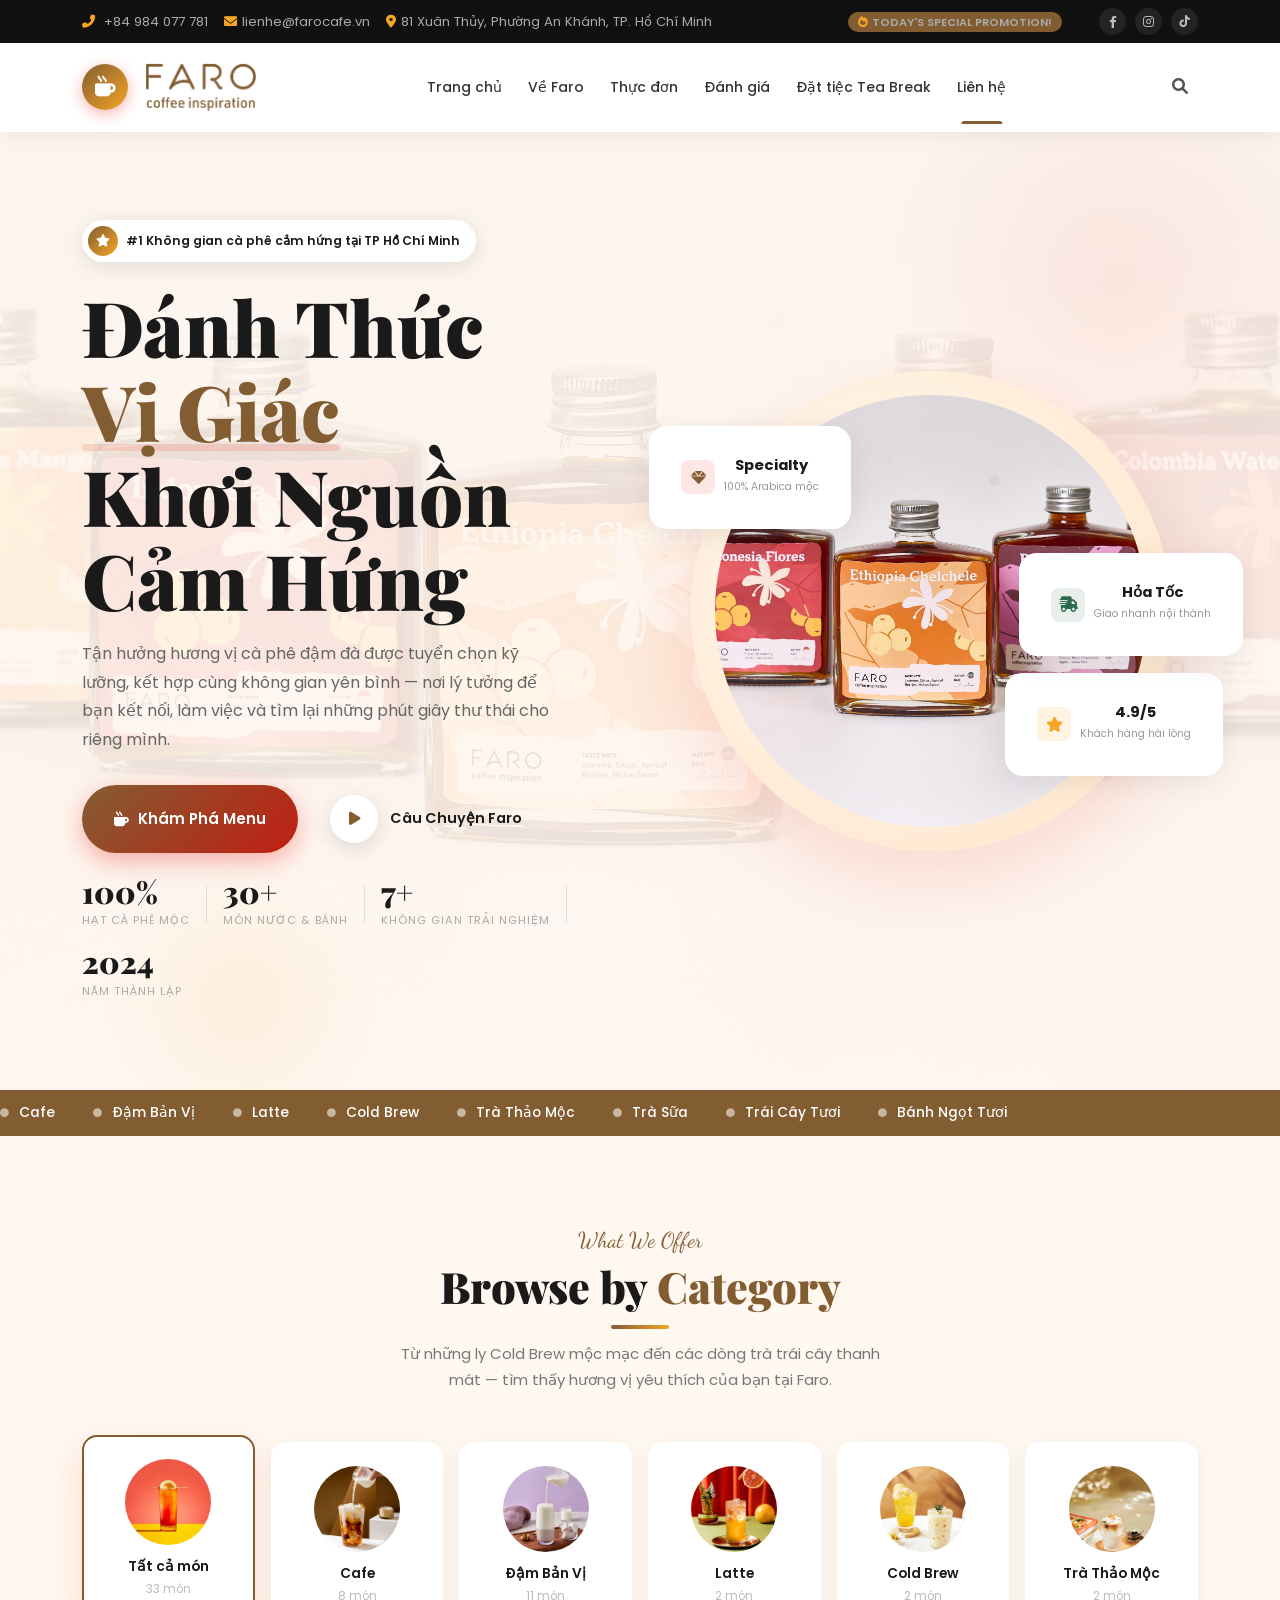
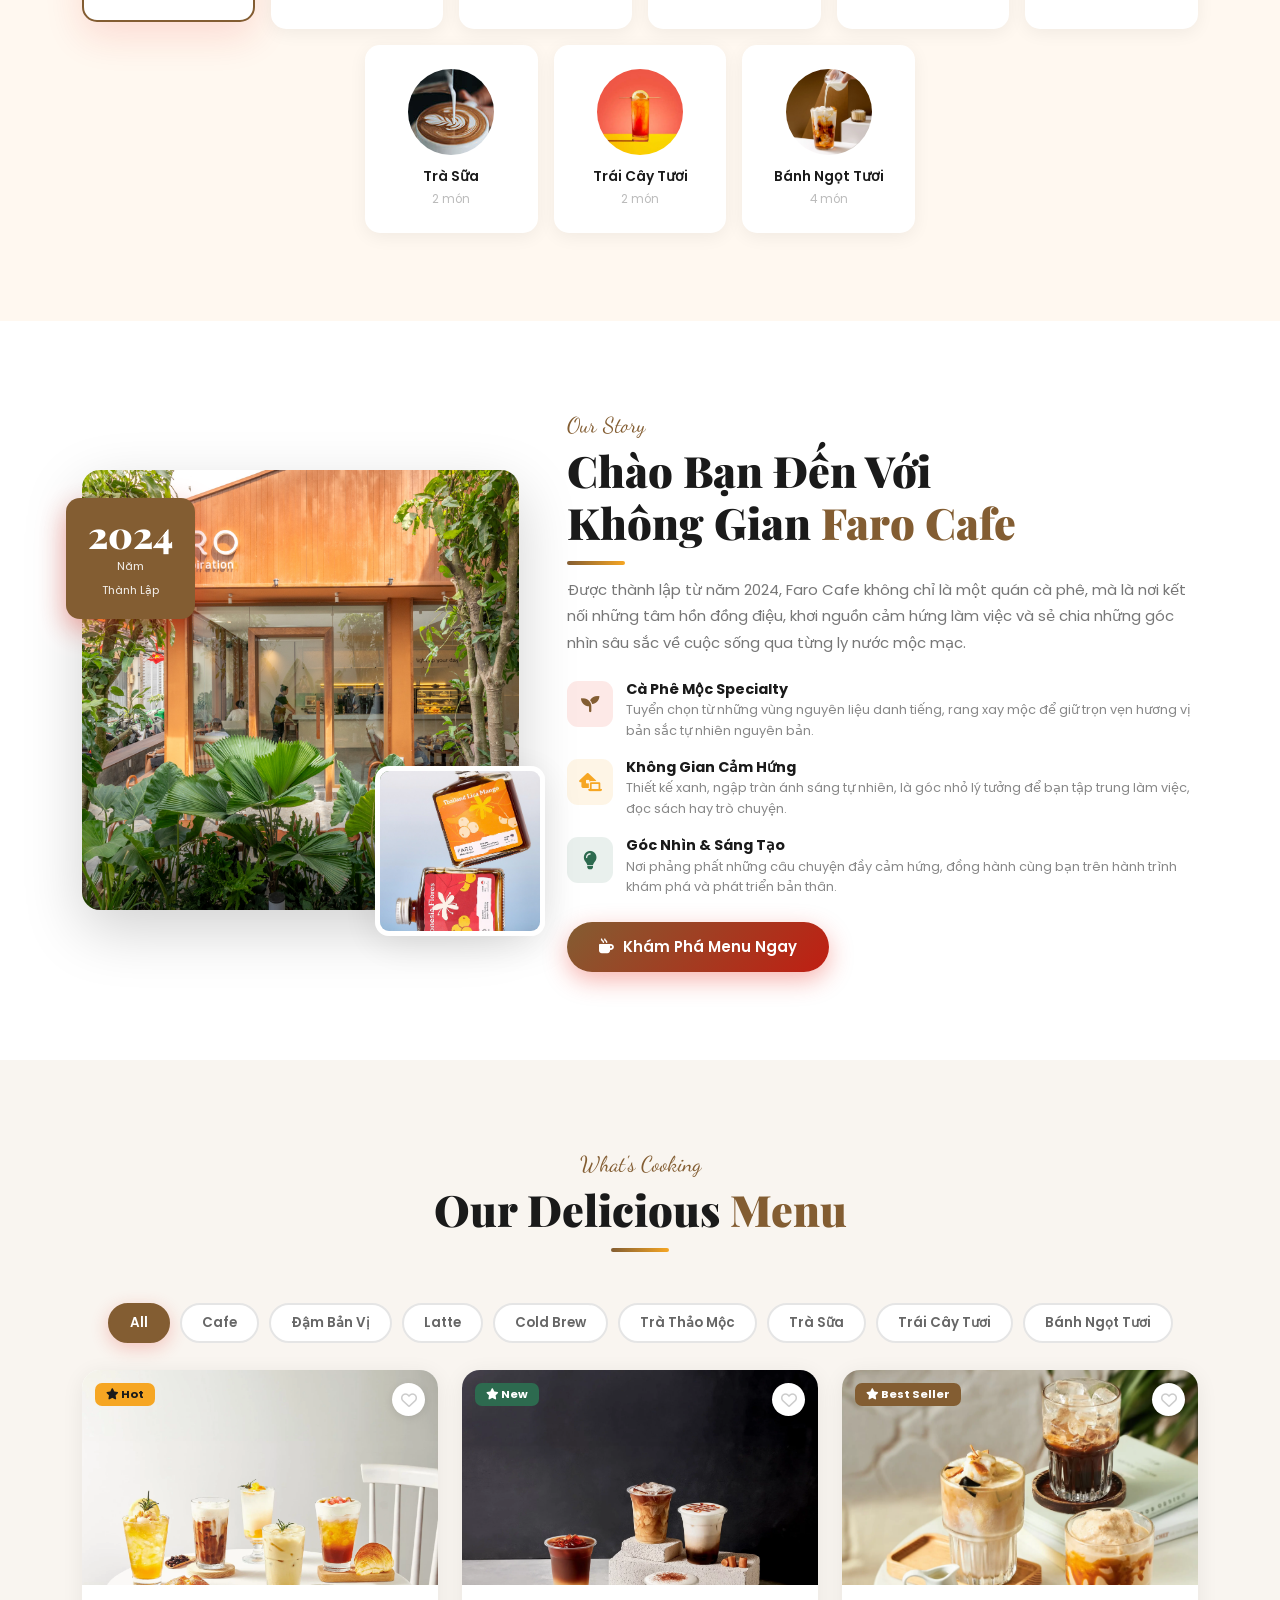
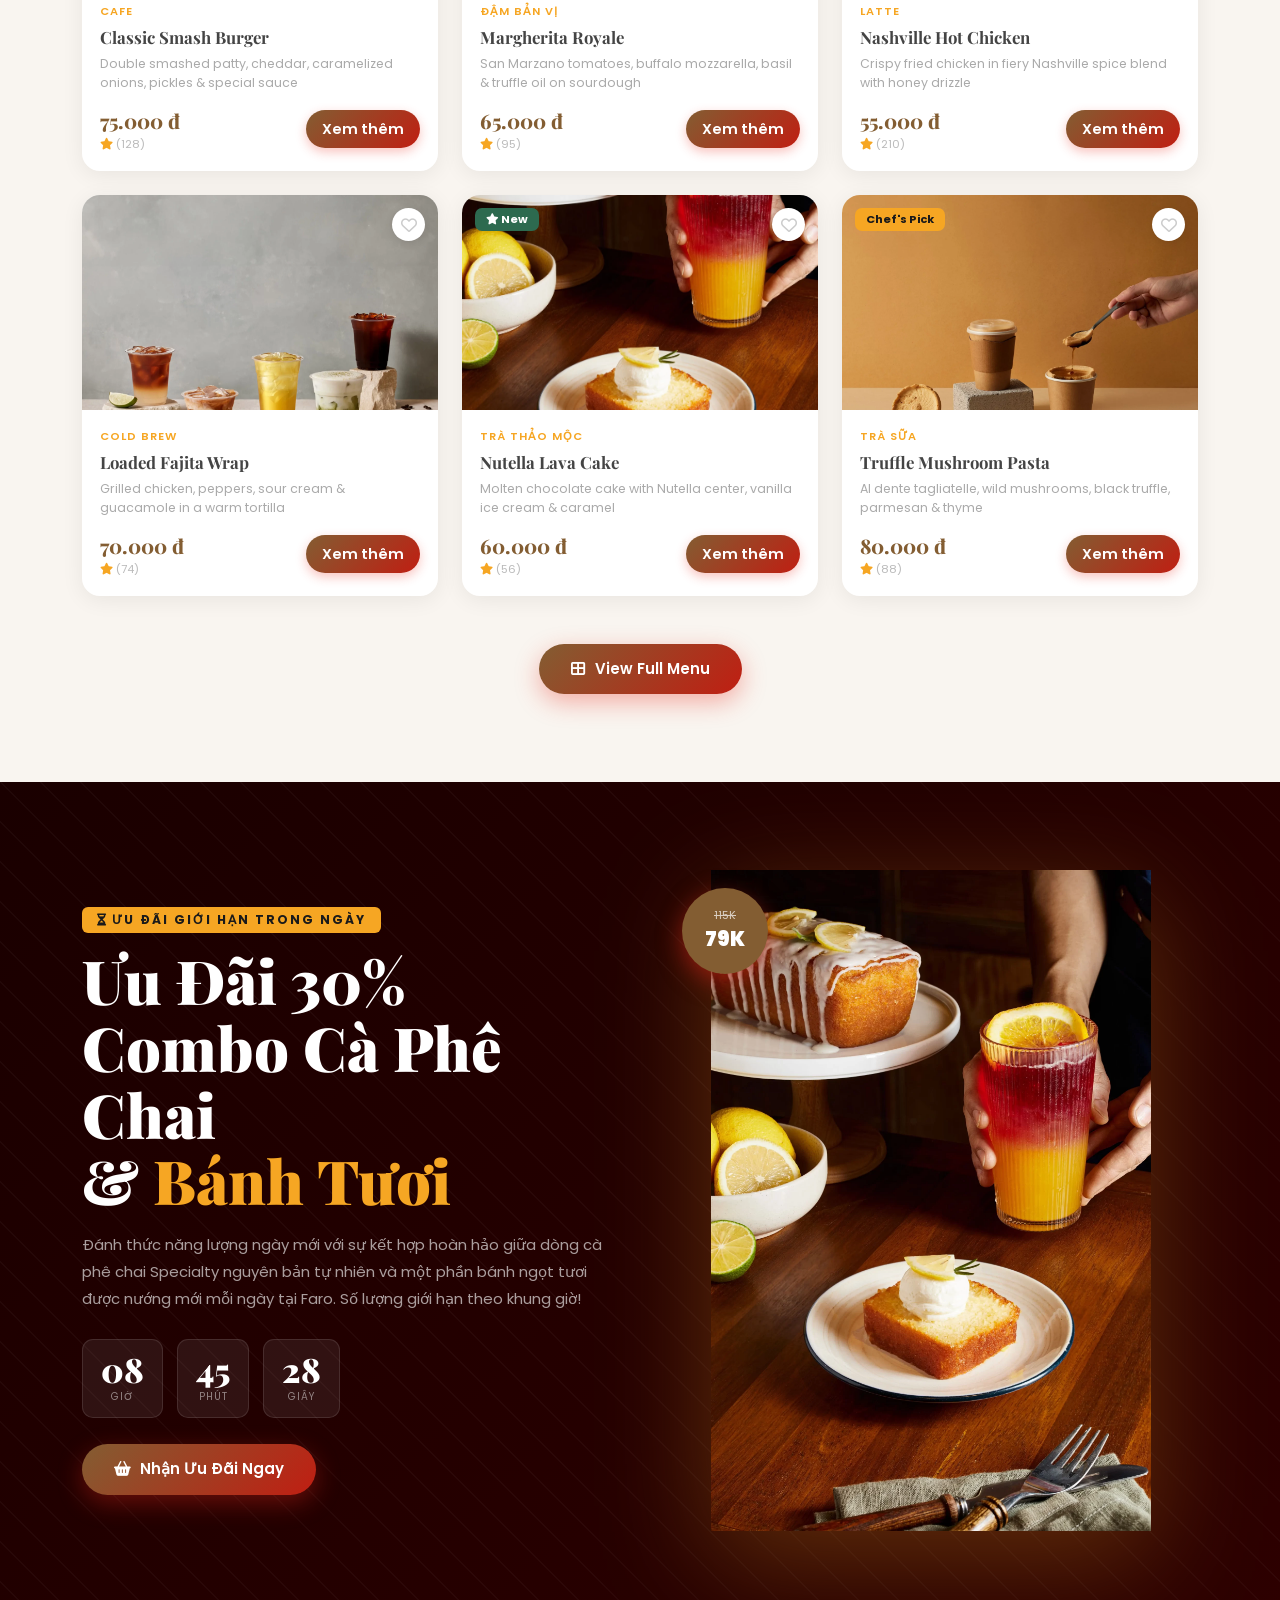
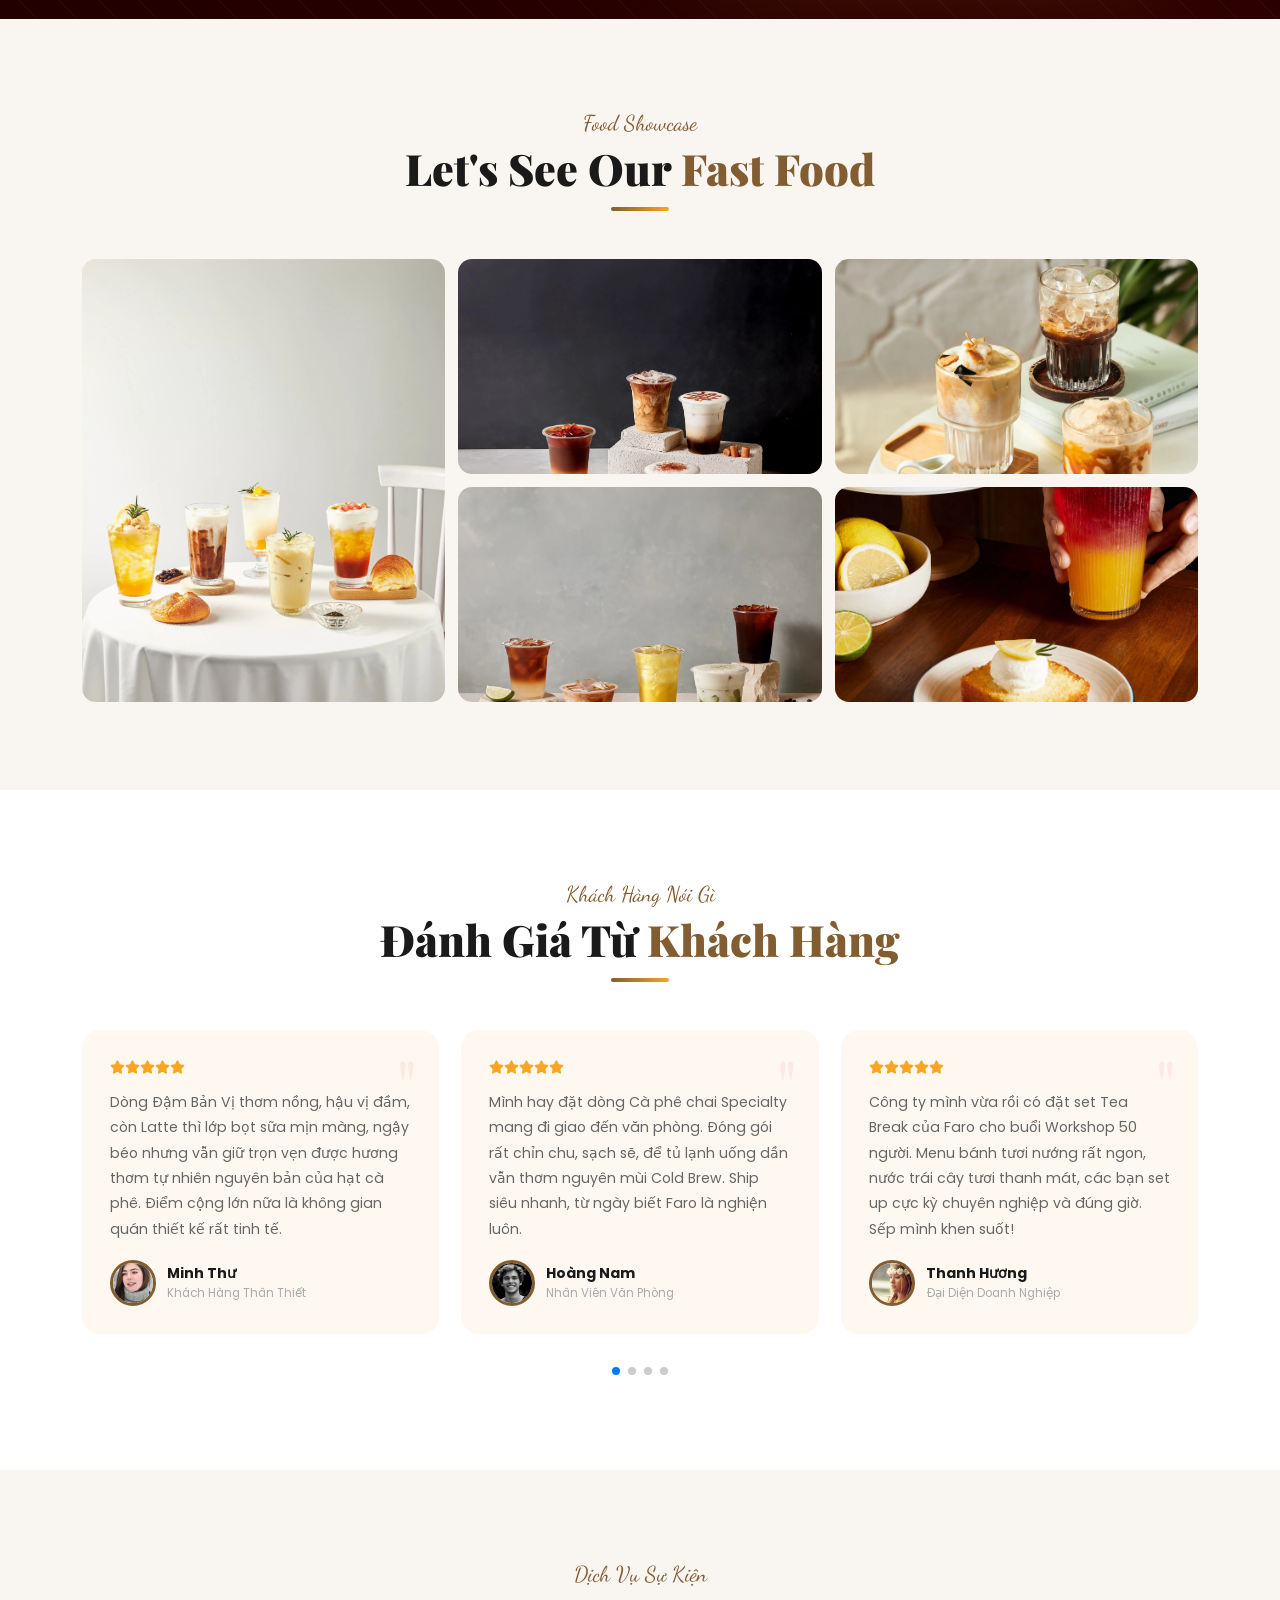
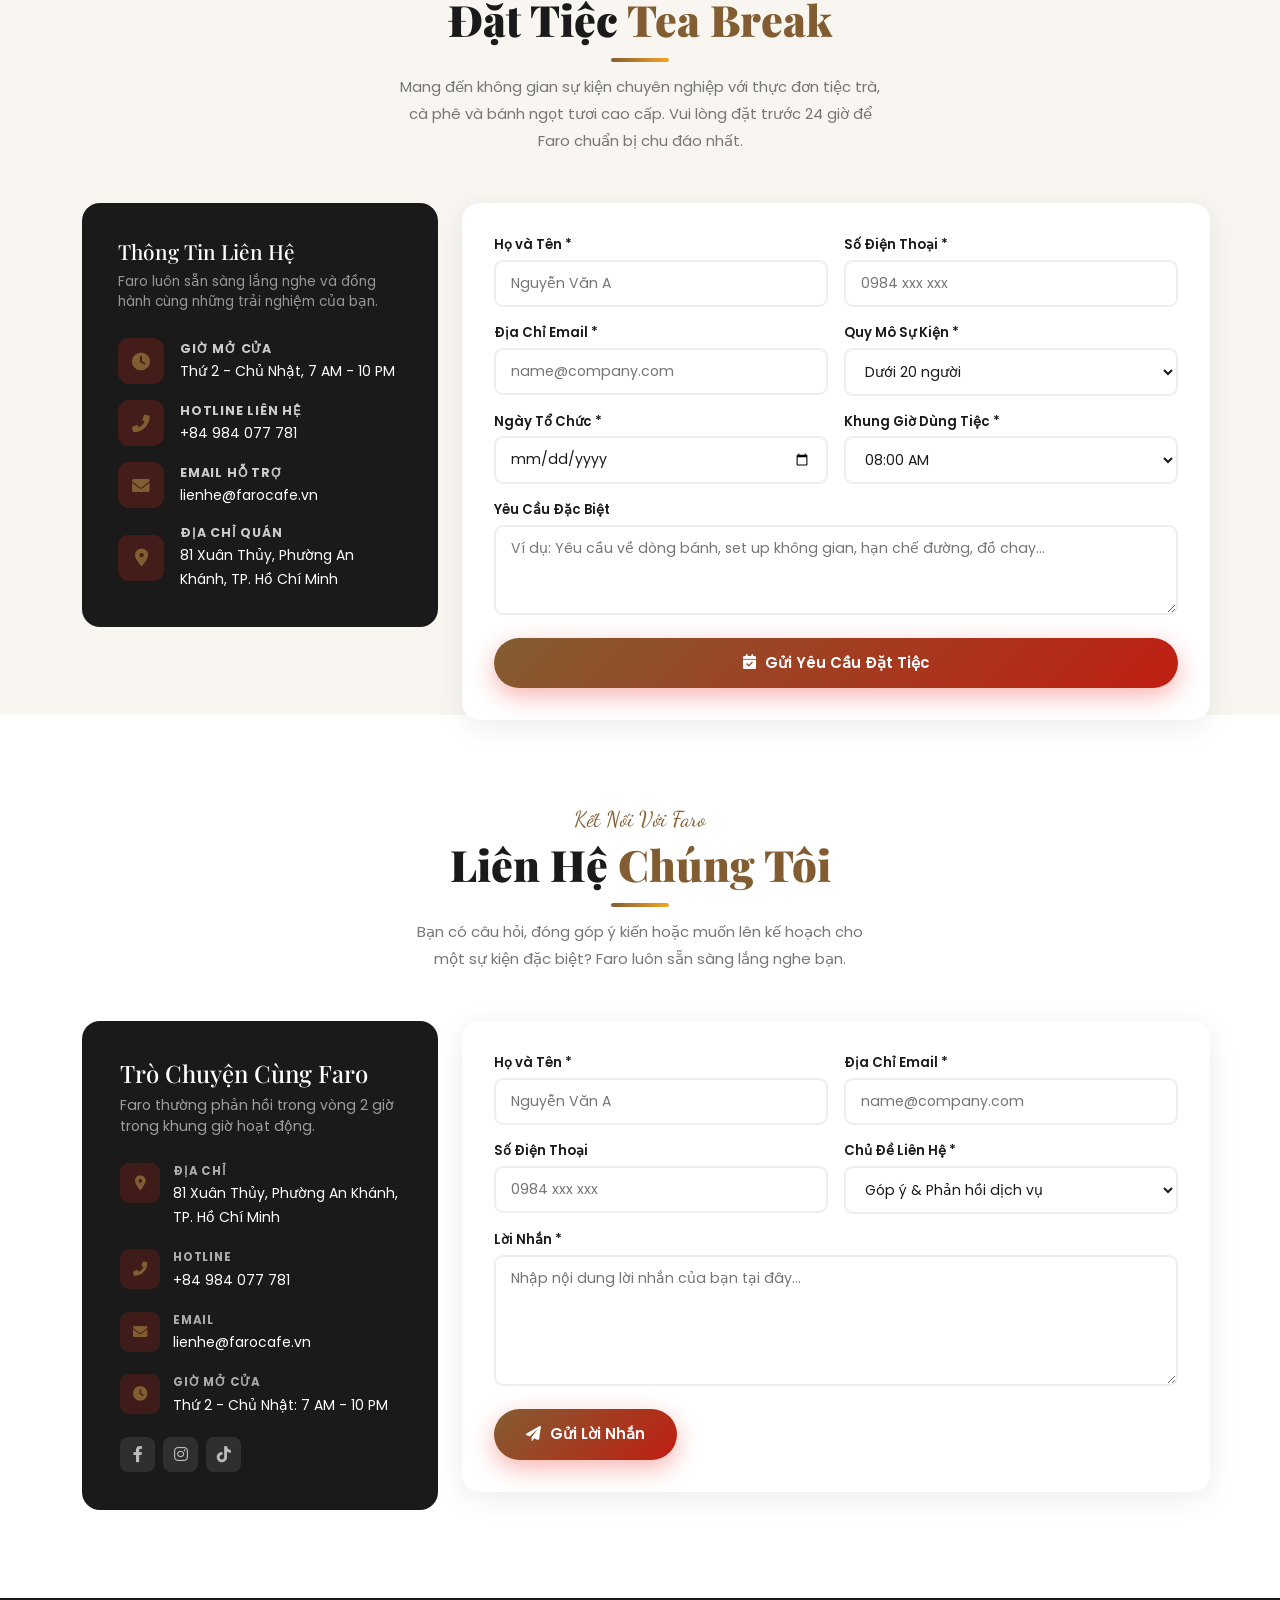
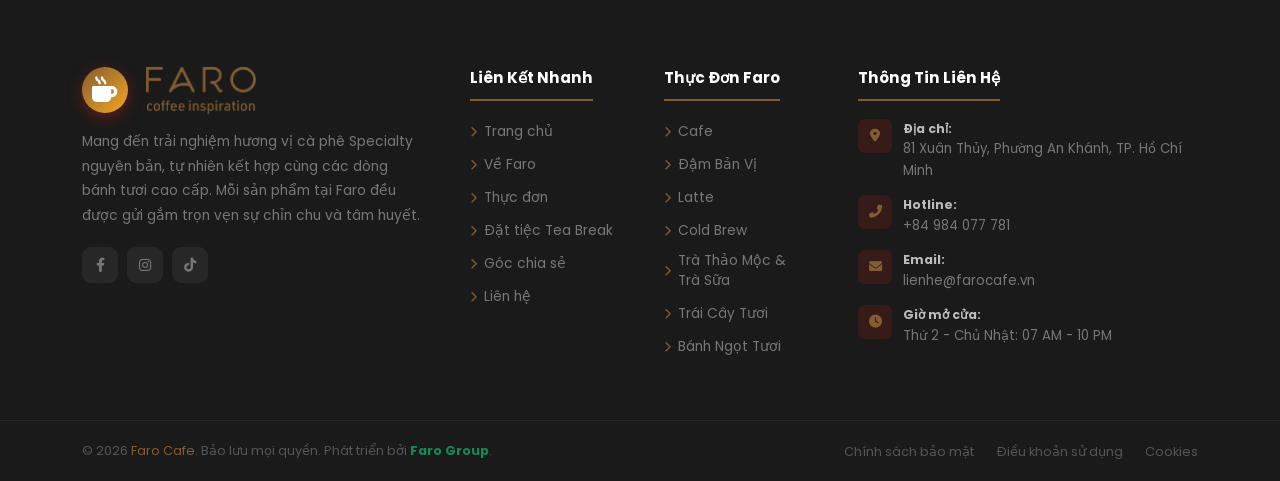
==== index.html @ d48a729b "first commit" ====
<!DOCTYPE html>
<html lang="en">
   <head>
      <meta charset="UTF-8">
      <meta http-equiv="X-UA-Compatible" content="IE=edge">
      <meta name="viewport" content="width=device-width, initial-scale=1">
      <meta name="author" content="Sarab">
      <meta name="description" content="Sarab - Fast Food & Restaurant HTML Template">
      <title>Sarab - Fast Food & Restaurant HTML Template</title>
      <link href="https://fonts.googleapis.com/css2?family=Playfair+Display:wght@400;700;900&family=Poppins:wght@300;400;500;600;700&family=Dancing+Script:wght@700&display=swap" rel="stylesheet"/>
      <!-- Bootstrap 5.3 -->
      <link href="css/bootstrap.min.css" rel="stylesheet"/>
      <!-- AOS Animate on Scroll -->
      <link href="css/aos.css" rel="stylesheet"/>
      <!-- Swiper -->
      <link href="css/swiper-bundle.min.css" rel="stylesheet"/>
      <!-- all min css -->
      <link rel="stylesheet" href="css/all.min.css"/>
      <!-- magnific CSS -->
      <link rel="stylesheet" href="css/magnific-popup.css"/>
      <!-- Style CSS -->
      <link rel="stylesheet" href="css/style.css" />
   </head>
   <body>
      <!-- ============================================================
         TOP BAR
         ============================================================ -->
      <div id="topbar">
         <div class="container">
            <div class="d-flex justify-content-between align-items-center flex-wrap gap-2">
               <div class="top-contact d-flex flex-wrap">
                  <span><i class="fas fa-phone-alt"></i> +84 984 077 781</span>
                  <span><i class="fas fa-envelope"></i>lienhe@farocafe.vn</span>
                  <span><i class="fas fa-map-marker-alt"></i>81 Xuân Thủy, Phường An Khánh, TP. Hồ Chí Minh</span>
               </div>
               <div class="d-flex align-items-center gap-3">
                  <a href="#special"><span class="ttag"><i class="fas fa-fire me-1"></i>Today's special promotion!</span></a>
                  
                  <div class="tsoc">
                     <a href="#"><i class="fab fa-facebook-f"></i></a>
                     <a href="#"><i class="fab fa-instagram"></i></a>
                     <a href="#"><i class="fab fa-tiktok"></i></a>
                  </div>
               </div>
            </div>
         </div>
      </div>
      <!-- ============================================================
         NAVBAR
         ============================================================ -->
     <nav class="navbar navbar-expand-lg" id="nav">
         <div class="container">
            <!-- Thêm lại icon ly nước nóng phía trước hình ảnh logo -->
            <a class="navbar-brand" href="#">
               <div class="blogo">
                  <div class="bico me-2"><i class="fas fa-mug-hot"></i></div>
                  <img src="img/ten-thuong-hieu-faro.png" alt="Faro Coffee Inspiration" class="logo-img"/>
               </div>
            </a>
            
            <button class="navbar-toggler border-0" type="button" data-bs-toggle="collapse" data-bs-target="#navmenu">
               <i class="fas fa-bars" style="color:var(--primary);font-size:1.35rem;"></i>
            </button>
            
            <div class="collapse navbar-collapse" id="navmenu">
               <ul class="navbar-nav mx-auto">
                  <li class="nav-item"><a class="nav-link active" href="#hero">Trang chủ</a></li>
                  <li class="nav-item"><a class="nav-link" href="#about">Về Faro</a></li>
                  <li class="nav-item"><a class="nav-link" href="#menu">Thực đơn</a></li>
                  <li class="nav-item"><a class="nav-link" href="#testimonials">Đánh giá</a></li>
                  <li class="nav-item"><a class="nav-link" href="#reservation">Đặt tiệc Tea Break</a></li>
                  <li class="nav-item"><a class="nav-link" href="#contact-section">Liên hệ</a></li>
               </ul>
               <div class="d-flex align-items-center gap-1">
                  <button id="navSearchBtn" title="Tìm kiếm"><i class="fas fa-search"></i></button>
               </div>
            </div>
         </div>
      </nav>
      <!-- ============================================================
         FIX 1 � SEARCH OVERLAY POPUP
         ============================================================ -->
      <div id="searchOv">
         <button class="sovclose" id="searchClose"><i class="fas fa-times"></i></button>
         <div class="sovbox">
            <h4>What are you craving today?</h4>
            <div class="sovinput">
               <input type="text" id="searchInput" placeholder="Search burgers, pizza, chicken..." autocomplete="off"/>
               <button><i class="fas fa-search"></i></button>
            </div>
            <!-- Categories inside search box -->
            <div class="sovcats">
               <div class="sovcat active" data-cat="all">
                  <img src="img/menu/1.jpg" alt=""/>All Items
               </div>
               <div class="sovcat" data-cat="burgers">
                  <img src="img/menu/1.jpg" alt=""/>Burgers
               </div>
               <div class="sovcat" data-cat="pizza">
                  <img src="img/menu/2.jpg" alt=""/>Pizza
               </div>
               <div class="sovcat" data-cat="chicken">
                  <img src="img/menu/3.jpg" alt=""/>Chicken
               </div>
               <div class="sovcat" data-cat="wraps">
                  <img src="img/menu/4.jpg" alt=""/>Wraps
               </div>
               <div class="sovcat" data-cat="pasta">
                  <img src="img/menu/5.jpg" alt=""/>Pasta
               </div>
               <div class="sovcat" data-cat="desserts">
                  <img src="img/menu/6.jpg" alt=""/>Desserts
               </div>
            </div>
            <div class="sovtrend">
               <p><i class="fas fa-fire me-1" style="color:var(--secondary);"></i>Trending Searches</p>
               <span class="ttag">Smash Burger</span>
               <span class="ttag">Nashville Chicken</span>
               <span class="ttag">Truffle Pizza</span>
               <span class="ttag">Lava Cake</span>
               <span class="ttag">Loaded Fries</span>
               <span class="ttag">Mango Shake</span>
            </div>
         </div>
      </div>
      <!-- ============================================================
         HERO
         ============================================================ -->
      <section id="hero">
         <!-- Hệ thống slide nền 3 hình (Chạy hiệu ứng fade mượt mà) -->
         <div class="hero-slider">
            <div class="slide-item active" style="background-image: url('img/hero-image1.jpg');"></div>
            <div class="slide-item" style="background-image: url('img/hero-image3.jpg');"></div>
         </div>

         <div class="hs hs1"></div>
         <div class="hs hs2"></div>
         <div class="container">
            <div class="row align-items-center g-5" style="min-height:88vh;">
               <div class="col-lg-6">
                  <div class="hbadge">
                     <div class="hbi"><i class="fas fa-star"></i></div>
                     <span>#1 Không gian cà phê cảm hứng tại TP Hồ Chí Minh</span>
                  </div>
                  <h1 class="htitle">Đánh Thức <span class="hl">Vị Giác</span><br/>Khơi Nguồn <br/> Cảm Hứng</h1>
                  <p class="hdesc">Tận hưởng hương vị cà phê đậm đà được tuyển chọn kỹ lưỡng, kết hợp cùng không gian yên bình — nơi lý tưởng để bạn kết nối, làm việc và tìm lại những phút giây thư thái cho riêng mình.</p>
                  <div class="d-flex flex-wrap gap-3 mb-2">
                     <a href="#menu" class="btn-red"><i class="fas fa-mug-hot"></i>Khám Phá Menu</a>
                     <!-- FIX 2: Magnific popup video trigger -->
					 <a href="https://www.youtube.com/watch?v=RXv_uIN6e-Y" class="magnific_popup btn-play popup-youtube">
						<div class="pico"><i class="fas fa-play"></i></div>
						<span>Câu Chuyện Faro</span>
					 </a>
                  </div>
                  <div class="hstats d-flex gap-3 flex-wrap mt-4">
                     <div class="hstat"><span class="snum">100<em>%</em></span><small>Hạt cà phê mộc</small></div>
                     <div class="sdiv"></div>
                     <div class="hstat"><span class="snum">30<em>+</em></span><small>MÓN NƯỚC & BÁNH</small></div>
                     <div class="sdiv"></div>
                     <div class="hstat"><span class="snum">7<em>+</em></span><small>KHÔNG GIAN TRẢI NGHIỆM</small></div>
                     <div class="sdiv"></div>
                     <div class="hstat"><span class="snum">2024<em></em></span><small>NĂM THÀNH LẬP</small></div>
                  </div>
               </div>
               <div class="col-lg-6">
                  <div style="position:relative;text-align:center;">
                     <div class="hcircle">
                        <!-- Đổi alt thành Specialty Coffee phù hợp với ảnh sản phẩm mới -->
                        <img src="img/FARO609-scaled.jpg" alt="Faro Specialty Coffee"/>
                     </div>
                     
                     <!-- Thẻ 1: Nhấn mạnh chất lượng hạt hạt Specialty -->
                     <div class="fcard fc1">
                        <div class="fcoi r"><i class="fas fa-gem"></i></div>
                        <div><span class="fcnum">Specialty</span><span class="fcsm">100% Arabica mộc</span></div>
                     </div>
                     
                     <!-- Thẻ 2: Điểm đánh giá (Giữ lại để tăng uy tín thương hiệu) -->
                     <div class="fcard fc2">
                        <div class="fcoi y"><i class="fas fa-star"></i></div>
                        <div><span class="fcnum">4.9/5</span><span class="fcsm">Khách hàng hài lòng</span></div>
                     </div>
                     
                     <!-- Thẻ 3: Dịch vụ giao hàng tận nơi phù hợp cho khối văn phòng/đồ uống -->
                     <div class="fcard fc3">
                        <div class="fcoi g"><i class="fas fa-shipping-fast"></i></div>
                        <div><span class="fcnum">Hỏa Tốc</span><span class="fcsm">Giao nhanh nội thành</span></div>
                     </div>
                  </div>
               </div>
            </div>
         </div>
      </section>
      <!-- MARQUEE -->
      <div class="mqsec">
         <div class="mqtrack">
            <div class="mqitem"><i class="fas fa-circle"></i>Cafe</div>
            <div class="mqitem"><i class="fas fa-circle"></i>Đậm Bản Vị</div>
            <div class="mqitem"><i class="fas fa-circle"></i>Latte</div>
            <div class="mqitem"><i class="fas fa-circle"></i>Cold Brew</div>
            <div class="mqitem"><i class="fas fa-circle"></i>Trà Thảo Mộc</div>
            <div class="mqitem"><i class="fas fa-circle"></i>Trà Sữa</div>
            <div class="mqitem"><i class="fas fa-circle"></i>Trái Cây Tươi</div>
            <div class="mqitem"><i class="fas fa-circle"></i>Bánh Ngọt Tươi</div>
         </div>
      </div>
      <!-- CATEGORY -->
      <section id="category">
         <div class="container">
            <div class="text-center mb-5" data-aos="fade-up">
               <span class="slbl">What We Offer</span>
               <h2 class="stitle">Browse by <span>Category</span></h2>
               <div class="sline"></div>
               <p class="sdesc mx-auto" style="max-width:480px;">Từ những ly Cold Brew mộc mạc đến các dòng trà trái cây thanh mát — tìm thấy hương vị yêu thích của bạn tại Faro.</p>
            </div>
            <div class="row g-3 justify-content-center">
               <div class="col-6 col-sm-4 col-md-3 col-lg-2" data-aos="zoom-in" data-aos-delay="0">
                  <div class="catcard active" data-filter="all">
                     <img class="catimg" src="img/category/category1.webp" alt=""/>
                     <div class="catnm">Tất cả món</div>
                     <div class="catct">33 món</div>
                  </div>
               </div>
               <div class="col-6 col-sm-4 col-md-3 col-lg-2" data-aos="zoom-in" data-aos-delay="70">
                  <div class="catcard" data-filter="burgers">
                     <img class="catimg" src="img/category/category2.webp" alt=""/>
                     <div class="catnm">Cafe</div>
                     <div class="catct">8 món</div>
                  </div>
               </div>
               <div class="col-6 col-sm-4 col-md-3 col-lg-2" data-aos="zoom-in" data-aos-delay="140">
                  <div class="catcard" data-filter="pizza">
                     <img class="catimg" src="img/category/category3.webp" alt=""/>
                     <div class="catnm">Đậm Bản Vị</div>
                     <div class="catct">11 món</div>
                  </div>
               </div>
               <div class="col-6 col-sm-4 col-md-3 col-lg-2" data-aos="zoom-in" data-aos-delay="210">
                  <div class="catcard" data-filter="chicken">
                     <img class="catimg" src="img/category/category4.webp" alt=""/>
                     <div class="catnm">Latte</div>
                     <div class="catct">2 món</div>
                  </div>
               </div>
               <div class="col-6 col-sm-4 col-md-3 col-lg-2" data-aos="zoom-in" data-aos-delay="280">
                  <div class="catcard" data-filter="wraps">
                     <img class="catimg" src="img/category/category5.webp" alt=""/>
                     <div class="catnm">Cold Brew</div>
                     <div class="catct">2 món</div>
                  </div>
               </div>
               <div class="col-6 col-sm-4 col-md-3 col-lg-2" data-aos="zoom-in" data-aos-delay="350">
                  <div class="catcard" data-filter="desserts">
                     <img class="catimg" src="img/category/category6.webp" alt=""/>
                     <div class="catnm">Trà Thảo Mộc</div>
                     <div class="catct">2 món</div>
                  </div>
               </div>
               <div class="col-6 col-sm-4 col-md-3 col-lg-2" data-aos="zoom-in" data-aos-delay="350">
                  <div class="catcard" data-filter="desserts">
                     <img class="catimg" src="img/category/category7.jpg" alt=""/>
                     <div class="catnm">Trà Sữa</div>
                     <div class="catct">2 món</div>
                  </div>
               </div>
               <div class="col-6 col-sm-4 col-md-3 col-lg-2" data-aos="zoom-in" data-aos-delay="350">
                  <div class="catcard" data-filter="desserts">
                     <img class="catimg" src="img/category/category1.webp" alt=""/>
                     <div class="catnm">Trái Cây Tươi</div>
                     <div class="catct">2 món</div>
                  </div>
               </div>
               <div class="col-6 col-sm-4 col-md-3 col-lg-2" data-aos="zoom-in" data-aos-delay="350">
                  <div class="catcard" data-filter="desserts">
                     <img class="catimg" src="img/category/category2.webp" alt=""/>
                     <div class="catnm">Bánh Ngọt Tươi</div>
                     <div class="catct">4 món</div>
                  </div>
               </div>
            </div>
         </div>
      </section>
      <!-- ABOUT -->
      <section id="about">
         <div class="container">
            <div class="row align-items-center g-5">
               <div class="col-lg-5" data-aos="fade-right">
                  <div class="astack">
                     <!-- Cập nhật mốc thành lập từ năm 2025 -->
                     <div class="aexp"><span class="anum">2024</span><small>Năm<br/>Thành Lập</small></div>
                     <div class="amain"><img src="img/about-faro1.jpg" alt="Faro Cafe Space"/></div>
                     <div class="asm"><img src="img/about-faro2.jpg" alt="Faro Specialty Coffee"/></div>
                  </div>
               </div>
               <div class="col-lg-7" data-aos="fade-left">
                  <span class="slbl">Our Story</span>
                  <!-- Đổi từ Food Restaurant sang Coffee Space -->
                  <h2 class="stitle text-start">Chào Bạn Đến Với<br/>Không Gian <span>Faro Cafe</span></h2>
                  <div class="sline lft"></div>
                  
                  <!-- Sửa lại đoạn mô tả phù hợp với Faro -->
                  <p class="sdesc mb-4">Được thành lập từ năm 2024, Faro Cafe không chỉ là một quán cà phê, mà là nơi kết nối những tâm hồn đồng điệu, khơi nguồn cảm hứng làm việc và sẻ chia những góc nhìn sâu sắc về cuộc sống qua từng ly nước mộc mạc.</p>
                  
                  <div class="mb-4">
                     <!-- Tiêu chí 1: Hạt mộc chất lượng -->
                     <div class="fti">
                        <div class="ftico r"><i class="fas fa-seedling"></i></div>
                        <div>
                           <h6>Cà Phê Mộc Specialty</h6>
                           <p>Tuyển chọn từ những vùng nguyên liệu danh tiếng, rang xay mộc để giữ trọn vẹn hương vị bản sắc tự nhiên nguyên bản.</p>
                        </div>
                     </div>
                     
                     <!-- Tiêu chí 2: Không gian trải nghiệm -->
                     <div class="fti">
                        <div class="ftico y"><i class="fas fa-laptop-house"></i></div>
                        <div>
                           <h6>Không Gian Cảm Hứng</h6>
                           <p>Thiết kế xanh, ngập tràn ánh sáng tự nhiên, là góc nhỏ lý tưởng để bạn tập trung làm việc, đọc sách hay trò chuyện.</p>
                        </div>
                     </div>
                     
                     <!-- Tiêu chí 3: Cộng đồng & Insight -->
                     <div class="fti">
                        <div class="ftico g"><i class="fas fa-lightbulb"></i></div>
                        <div>
                           <h6>Góc Nhìn & Sáng Tạo</h6>
                           <p>Nơi phảng phất những câu chuyện đầy cảm hứng, đồng hành cùng bạn trên hành trình khám phá và phát triển bản thân.</p>
                        </div>
                     </div>
                  </div>
                  
                  <!-- Nút kêu gọi hành động -->
                  <a href="#menu" class="btn-red"><i class="fas fa-mug-hot"></i>Khám Phá Menu Ngay</a>
               </div>
            </div>
         </div>
      </section>

      <!-- ============================================================
         MENU � FIX 3 (filter works) + FIX 4 (plus opens popup)
         ============================================================ -->
      <section id="menu">
         <div class="container">
            <div class="text-center mb-5" data-aos="fade-up">
               <span class="slbl">What's Cooking</span>
               <h2 class="stitle">Our Delicious <span>Menu</span></h2>
               <div class="sline"></div>
            </div>
            <!-- FIX 3 � filter buttons -->
            <div class="text-center mb-4" data-aos="fade-up">
               <button class="filtbtn active" data-f="all">All</button>
               <button class="filtbtn" data-f="cafes">Cafe</button>
               <button class="filtbtn" data-f="dam-ban-vi">Đậm Bản Vị</button>
               <button class="filtbtn" data-f="lattes">Latte</button>
               <button class="filtbtn" data-f="coldbrews">Cold Brew</button>
               <button class="filtbtn" data-f="tra-thao-moc">Trà Thảo Mộc</button>
               <button class="filtbtn" data-f="tra-sua">Trà Sữa</button>
               <button class="filtbtn" data-f="trai-cay-tuoi">Trái Cây Tươi</button>
               <button class="filtbtn" data-f="banh-ngot-tuoi">Bánh Ngọt Tươi</button>
            </div>
            <div class="row g-4" id="mgrid">
               <!-- CARD 1: cafes -->
               <div class="col-sm-6 col-lg-4 mwrap" data-c="cafes" data-aos="fade-up">
                  <div class="mcard"
                     data-img="img/menu/1.webp"
                     data-title="Classic Smash Burger"
                     data-cat="Burgers"
                     data-price="$14.99" data-old="$18.99"
                     data-rating="4.9" data-reviews="128"
                     data-cal="620" data-time="12"
                     data-desc="Double smashed patty, cheddar cheese, caramelized onions, house pickles and our legendary special sauce. Made fresh to order on a toasted brioche bun."
                     data-tags="Spicy,Bestseller,Beef">
                     <div class="mimg">
                        <img src="img/menu/1.webp" alt="Smash Burger"/>
                        <div class="mbdg hot"><i class="fas fa-star"></i> Hot</div>
                        <div class="mhrt"><i class="far fa-heart"></i></div>
                     </div>
                     <div class="mbody">
                        <div class="mcat">Cafe</div>
                        <div class="mtit">Classic Smash Burger</div>
                        <div class="mdesc">Double smashed patty, cheddar, caramelized onions, pickles &amp; special sauce</div>
                        <div class="mfoot">
                           <div>
                              <div class="mprice">75.000 đ</div>
                              <div class="mstars"><i class="fas fa-star"></i> <span style="color:#bbb;font-size:.7rem;">(128)</span></div>
                           </div>
                           <button class="madd" title="View Details">Xem thêm</button>
                        </div>
                     </div>
                  </div>
               </div>
               <!-- CARD 2: dam-ban-vi -->
               <div class="col-sm-6 col-lg-4 mwrap" data-c="dam-ban-vi" data-aos="fade-up" data-aos-delay="80">
                  <div class="mcard"
                     data-img="img/menu/2.webp"
                     data-title="Margherita Royale"
                     data-cat="Pizza"
                     data-price="$19.99" data-old="$24.99"
                     data-rating="4.8" data-reviews="95"
                     data-cal="480" data-time="18"
                     data-desc="San Marzano tomatoes, fresh buffalo mozzarella, fragrant basil leaves, drizzled with Italian truffle oil on a hand-stretched sourdough base."
                     data-tags="Vegetarian,New,Italian">
                     <div class="mimg">
                        <img src="img/menu/2.webp" alt="Pizza"/>
                        <div class="mbdg new"><i class="fas fa-star"></i> New</div>
                        <div class="mhrt"><i class="far fa-heart"></i></div>
                     </div>
                     <div class="mbody">
                        <div class="mcat">Đậm Bản Vị</div>
                        <div class="mtit">Margherita Royale</div>
                        <div class="mdesc">San Marzano tomatoes, buffalo mozzarella, basil &amp; truffle oil on sourdough</div>
                        <div class="mfoot">
                           <div>
                              <div class="mprice">65.000 đ</div>
                              <div class="mstars"><i class="fas fa-star"></i> <span style="color:#bbb;font-size:.7rem;">(95)</span></div>
                           </div>
                           <button class="madd" title="View Details">Xem thêm</button>
                        </div>
                     </div>
                  </div>
               </div>
               <!-- CARD 3: lattes -->
               <div class="col-sm-6 col-lg-4 mwrap" data-c="lattes" data-aos="fade-up" data-aos-delay="160">
                  <div class="mcard"
                     data-img="img/menu/3.webp"
                     data-title="Nashville Hot Chicken"
                     data-cat="Chicken"
                     data-price="$12.99" data-old="$16.99"
                     data-rating="5.0" data-reviews="210"
                     data-cal="710" data-time="15"
                     data-desc="Extra-crispy fried chicken tossed in our signature fiery Nashville spice blend, served with honey drizzle and house pickles on a toasted brioche bun."
                     data-tags="Spicy,Bestseller,Crispy">
                     <div class="mimg">
                        <img src="img/menu/3.webp" alt="Chicken"/>
                        <div class="mbdg"><i class="fas fa-star"></i> Best Seller</div>
                        <div class="mhrt"><i class="far fa-heart"></i></div>
                     </div>
                     <div class="mbody">
                        <div class="mcat">Latte</div>
                        <div class="mtit">Nashville Hot Chicken</div>
                        <div class="mdesc">Crispy fried chicken in fiery Nashville spice blend with honey drizzle</div>
                        <div class="mfoot">
                           <div>
                              <div class="mprice">55.000 đ</div>
                              <div class="mstars"><i class="fas fa-star"></i> <span style="color:#bbb;font-size:.7rem;">(210)</span></div>
                           </div>
                           <button class="madd" title="View Details">Xem thêm</button>
                        </div>
                     </div>
                  </div>
               </div>
               <!-- CARD 4: coldbrews -->
               <div class="col-sm-6 col-lg-4 mwrap" data-c="coldbrews" data-aos="fade-up">
                  <div class="mcard"
                     data-img="img/menu/4.webp"
                     data-title="Loaded Fajita Wrap"
                     data-cat="Wraps"
                     data-price="$10.99" data-old=""
                     data-rating="4.5" data-reviews="74"
                     data-cal="520" data-time="10"
                     data-desc="Grilled chicken strips, saut�ed bell peppers and onions, sour cream, fresh guacamole and salsa wrapped in a warm flour tortilla with melted cheddar."
                     data-tags="Grilled,Fresh,Mexican">
                     <div class="mimg">
                        <img src="img/menu/4.webp" alt="Wrap"/>
                        <div class="mhrt"><i class="far fa-heart"></i></div>
                     </div>
                     <div class="mbody">
                        <div class="mcat">Cold Brew</div>
                        <div class="mtit">Loaded Fajita Wrap</div>
                        <div class="mdesc">Grilled chicken, peppers, sour cream &amp; guacamole in a warm tortilla</div>
                        <div class="mfoot">
                           <div>
                              <div class="mprice">70.000 đ</div>
                              <div class="mstars"><i class="fas fa-star"></i> <span style="color:#bbb;font-size:.7rem;">(74)</span></div>
                           </div>
                           <button class="madd" title="View Details">Xem thêm</button>
                        </div>
                     </div>
                  </div>
               </div>
               <!-- CARD 5: tra-thao-moc -->
               <div class="col-sm-6 col-lg-4 mwrap" data-c="tra-thao-moc" data-aos="fade-up" data-aos-delay="80">
                  <div class="mcard"
                     data-img="img/menu/5.webp"
                     data-title="Nutella Lava Cake"
                     data-cat="Desserts"
                     data-price="$8.99" data-old="$11.99"
                     data-rating="4.9" data-reviews="56"
                     data-cal="390" data-time="8"
                     data-desc="Warm molten chocolate cake with a gooey Nutella center, served alongside Madagascar vanilla bean ice cream with salted caramel drizzle and fresh berries."
                     data-tags="Sweet,New,Chocolate">
                     <div class="mimg">
                        <img src="img/menu/5.webp" alt="Lava Cake"/>
                        <div class="mbdg new"><i class="fas fa-star"></i> New</div>
                        <div class="mhrt"><i class="far fa-heart"></i></div>
                     </div>
                     <div class="mbody">
                        <div class="mcat">Trà Thảo Mộc</div>
                        <div class="mtit">Nutella Lava Cake</div>
                        <div class="mdesc">Molten chocolate cake with Nutella center, vanilla ice cream &amp; caramel</div>
                        <div class="mfoot">
                           <div>
                              <div class="mprice">60.000 đ</div>
                              <div class="mstars"><i class="fas fa-star"></i> <span style="color:#bbb;font-size:.7rem;">(56)</span></div>
                           </div>
                           <button class="madd" title="View Details">Xem thêm</button>
                        </div>
                     </div>
                  </div>
               </div>
               <!-- CARD 6: tra-sua -->
               <div class="col-sm-6 col-lg-4 mwrap" data-c="tra-sua" data-aos="fade-up" data-aos-delay="160">
                  <div class="mcard"
                     data-img="img/menu/6.webp"
                     data-title="Truffle Mushroom Pasta"
                     data-cat="Pasta"
                     data-price="$16.99" data-old=""
                     data-rating="4.9" data-reviews="88"
                     data-cal="560" data-time="20"
                     data-desc="Al dente tagliatelle tossed with mixed wild mushrooms, freshly shaved black truffle, aged parmesan, fresh thyme and a touch of cream in garlic butter."
                     data-tags="Vegetarian,Chef's Pick,Italian">
                     <div class="mimg">
                        <img src="img/menu/6.webp" alt="Pasta"/>
                        <div class="mbdg hot">Chef's Pick</div>
                        <div class="mhrt"><i class="far fa-heart"></i></div>
                     </div>
                     <div class="mbody">
                        <div class="mcat">Trà Sữa</div>
                        <div class="mtit">Truffle Mushroom Pasta</div>
                        <div class="mdesc">Al dente tagliatelle, wild mushrooms, black truffle, parmesan &amp; thyme</div>
                        <div class="mfoot">
                           <div>
                              <div class="mprice">80.000 đ</div>
                              <div class="mstars"><i class="fas fa-star"></i> <span style="color:#bbb;font-size:.7rem;">(88)</span></div>
                           </div>
                           <button class="madd" title="View Details">Xem thêm</button>
                        </div>
                     </div>
                  </div>
               </div>
            </div>
            <!-- end #mgrid -->
            <div class="text-center mt-5"><a href="#" class="btn-red"><i class="fas fa-th-large"></i>View Full Menu</a></div>
         </div>
      </section>
	  
	  
      <!-- ============================================================
         FIX 4 � MENU DETAIL POPUP MODAL
         ============================================================ -->
      <div id="menuPop">
         <div class="mpbox">
            <button class="mpclose" id="mpClose"><i class="fas fa-times"></i></button>
            <div class="mpimg"><img id="mpImg" src="" alt=""/></div>
            <div class="mpbody">
               <div id="mpCat"></div>
               <div id="mpTitle"></div>
               <div id="mpStars"></div>
               <div id="mpDesc"></div>
               <div id="mpPrice"></div>
               <div class="mpmeta" id="mpMeta"></div>
               <div class="mpqty">
                  <button class="mpqbtn" id="mpMinus">-</button>
                  <span class="mpqnum" id="mpQnum">1</span>
                  <button class="mpqbtn" id="mpPlus">+</button>
                  <span style="font-size:.82rem;color:#aaa;margin-left:9px;">portion</span>
               </div>
               <div class="mptags" id="mpTags"></div>
               <button class="mpaddcart" id="mpAddCart"><i class="fas fa-shopping-cart"></i>Add to Cart</button>
            </div>
         </div>
      </div>
      <!-- SPECIAL OFFER -->
      <!-- <section id="special">
         <div class="spbg"></div>
         <div class="container" style="position:relative;z-index:2;">
            <div class="row align-items-center g-5">
               <div class="col-lg-6" data-aos="fade-right">
                  <div class="sptag"><i class="fas fa-bolt me-1"></i>Limited Time Offer</div>
                  <h2 class="sptitle">Get 30% Off<br/>Our Signature<br/><span>Burger</span> Meal</h2>
                  <p class="spdesc">Don't miss our weekend special - grab our award-winning signature burger combo with loaded fries and a premium shake at an unbeatable price.</p>
                  <div class="cdwrap">
                     <div class="cditem"><span class="cdnum" id="cdH">08</span><span class="cdlbl">Hours</span></div>
                     <div class="cditem"><span class="cdnum" id="cdM">45</span><span class="cdlbl">Minutes</span></div>
                     <div class="cditem"><span class="cdnum" id="cdS">30</span><span class="cdlbl">Seconds</span></div>
                  </div>
                  <a href="#menu" class="btn-red"><i class="fas fa-shopping-cart"></i>Grab the Deal</a>
               </div>
               <div class="col-lg-6" data-aos="fade-left">
                  <div class="spimgw">
                     <div class="spglow"></div>
                     <div class="sppbdg"><span class="old">$24.99</span><span class="np">$17.49</span></div>
                     <img src="img/off-img.jpg" alt="Special Burger"/>
                  </div>
               </div>
            </div>
         </div>
      </section> -->

      <section id="special">
         <div class="spbg"></div>
         <div class="container" style="position:relative;z-index:2;">
            <div class="row align-items-center g-5">
               <div class="col-lg-6" data-aos="fade-right">
                  <!-- Đổi icon sấm sét thành icon đồng hồ cát cho tinh tế -->
                  <div class="sptag"><i class="fas fa-hourglass-half me-1"></i>Ưu Đãi Giới Hạn Trong Ngày</div>
                  
                  <!-- Tiêu đề chương trình mới của Faro -->
                  <h2 class="sptitle">Ưu Đãi 30%<br/>Combo Cà Phê Chai<br/>& <span>Bánh Tươi</span></h2>
                  
                  <!-- Mô tả chi tiết chương trình -->
                  <p class="spdesc">Đánh thức năng lượng ngày mới với sự kết hợp hoàn hảo giữa dòng cà phê chai Specialty nguyên bản tự nhiên và một phần bánh ngọt tươi được nướng mới mỗi ngày tại Faro. Số lượng giới hạn theo khung giờ!</p>
                  
                  <!-- Hệ thống đếm ngược giữ nguyên cấu trúc class cũ -->
                  <div class="cdwrap">
                     <div class="cditem"><span class="cdnum" id="cdH">08</span><span class="cdlbl">Giờ</span></div>
                     <div class="cditem"><span class="cdnum" id="cdM">45</span><span class="cdlbl">Phút</span></div>
                     <div class="cditem"><span class="cdnum" id="cdS">30</span><span class="cdlbl">Giây</span></div>
                  </div>
                  
                  <!-- Nút kêu gọi hành động đổi icon sang giỏ hàng/ly nước -->
                  <a href="#menu" class="btn-red"><i class="fas fa-shopping-basket"></i>Nhận Ưu Đãi Ngay</a>
               </div>
               
               <div class="col-lg-6" data-aos="fade-left">
                  <div class="spimgw">
                     <div class="spglow"></div>
                     <!-- Cập nhật lại giá tiền sang VNĐ (Ví dụ: Từ 115k giảm còn 79k) -->
                     <div class="sppbdg"><span class="old">115K</span><span class="np">79K</span></div>
                     
                     <!-- Nhớ thay hình ảnh combo nước + bánh của Faro tại đây -->
                     <img src="img/menu/5.webp" alt="Faro Special Combo"/>
                  </div>
               </div>
            </div>
         </div>
      </section>
	  
	  
      <!-- ============================================================
         GALLERY � FIX 7 (click opens detail popup)
         ============================================================ -->
      <section id="gallery">
         <div class="container">
            <div class="text-center mb-5" data-aos="fade-up">
               <span class="slbl">Food Showcase</span>
               <h2 class="stitle">Let's See Our <span>Fast Food</span></h2>
               <div class="sline"></div>
            </div>
            <div class="ggrid" data-aos="fade-up">
               <div class="gitem"
                  data-gi="0"
                  data-gimg="img/portfolio/1.webp"
                  data-gtitle="Gourmet Burgers"
                  data-gdesc="Our award-winning smash burgers, hand-crafted with 100% premium beef, aged cheddar and house-made sauces.">
                  <img src="img/portfolio/1.webp" alt="Burgers"/>
                  <div class="gover"><span><i class="fas fa-expand-alt"></i> Gourmet Burgers</span></div>
               </div>
               <div class="gitem"
                  data-gi="1"
                  data-gimg="img/portfolio/2.webp"
                  data-gtitle="Wood-Fired Pizza"
                  data-gdesc="Authentic Neapolitan-style pizzas fired at 900deg F in our wood-burning stone oven for the perfect char.">
                  <img src="img/portfolio/2.webp" alt="Pizza"/>
                  <div class="gover"><span><i class="fas fa-expand-alt"></i> Wood-Fired Pizza</span></div>
               </div>
               <div class="gitem"
                  data-gi="2"
                  data-gimg="img/portfolio/3.webp"
                  data-gtitle="Crispy Fried Chicken"
                  data-gdesc="Double-brined, hand-battered chicken fried to golden perfection using our 15-spice secret blend.">
                  <img src="img/portfolio/3.webp" alt="Chicken"/>
                  <div class="gover"><span><i class="fas fa-expand-alt"></i> Crispy Fried Chicken</span></div>
               </div>
               <div class="gitem"
                  data-gi="3"
                  data-gimg="img/portfolio/4.webp"
                  data-gtitle="Sweet Desserts"
                  data-gdesc="Handcrafted desserts - from molten lava cakes to artisan ice cream sundaes and seasonal pastries.">
                  <img src="img/portfolio/4.webp" alt="Desserts"/>
                  <div class="gover"><span><i class="fas fa-expand-alt"></i> Sweet Desserts</span></div>
               </div>
               <div class="gitem"
                  data-gi="4"
                  data-gimg="img/portfolio/5.webp"
                  data-gtitle="Fresh Wraps &amp; Rolls"
                  data-gdesc="Loaded fresh wraps packed with grilled proteins, crunchy vegetables and our house-made sauces.">
                  <img src="img/portfolio/5.webp" alt="Wraps"/>
                  <div class="gover"><span><i class="fas fa-expand-alt"></i> Fresh Wraps &amp; Rolls</span></div>
               </div>
            </div>
         </div>
      </section>
      <!-- FIX 7 � GALLERY POPUP -->
      <div id="galPop">
         <div class="gpbox">
            <button class="gpclose" id="gpClose"><i class="fas fa-times"></i></button>
            <img id="gpImg" src="" alt=""/>
            <div class="gpcap">
               <h5 id="gpTitle"></h5>
               <p id="gpDesc"></p>
            </div>
            <div class="gpnav">
               <button id="gpPrev"><i class="fas fa-chevron-left me-1"></i>Prev</button>
               <button id="gpNext">Next <i class="fas fa-chevron-right ms-1"></i></button>
            </div>
         </div>
      </div>
	
	  
      <!-- TESTIMONIALS -->
      <section id="testimonials">
         <div class="container">
            <!-- Tiêu đề mục Đánh giá -->
            <div class="text-center mb-5" data-aos="fade-up">
               <span class="slbl">Khách Hàng Nói Gì</span>
               <h2 class="stitle">Đánh Giá Từ <span>Khách Hàng</span></h2>
               <div class="sline"></div>
            </div>
            
            <div class="swiper tesSwiper" data-aos="fade-up">
               <div class="swiper-wrapper">
                  
                  <!-- Slide 1: Đánh giá về chất lượng Cà phê Đậm Bản Vị / Specialty -->
                  <div class="swiper-slide">
                     <div class="tescard">
                        <div class="tesq">"</div>
                        <div class="tess"><i class="fas fa-star"></i><i class="fas fa-star"></i><i class="fas fa-star"></i><i class="fas fa-star"></i><i class="fas fa-star"></i></div>
                        <p class="testxt">Dòng Đậm Bản Vị thơm nồng, hậu vị đầm, còn Latte thì lớp bọt sữa mịn màng, ngậy béo nhưng vẫn giữ trọn vẹn được hương thơm tự nhiên nguyên bản của hạt cà phê. Điểm cộng lớn nữa là không gian quán thiết kế rất tinh tế.</p>
                        <div class="tesauth">
                           <img src="img/testimonial/1.jpg" alt="Khách hàng Faro"/>
                           <div>
                              <div class="tesnm">Minh Thư</div>
                              <div class="tesrl">Khách Hàng Thân Thiết</div>
                           </div>
                        </div>
                     </div>
                  </div>
                  
                  <!-- Slide 2: Đánh giá về sự tiện lợi của Cà phê Chai Specialty -->
                  <div class="swiper-slide">
                     <div class="tescard">
                        <div class="tesq">"</div>
                        <div class="tess"><i class="fas fa-star"></i><i class="fas fa-star"></i><i class="fas fa-star"></i><i class="fas fa-star"></i><i class="fas fa-star"></i></div>
                        <p class="testxt">Mình hay đặt dòng Cà phê chai Specialty mang đi giao đến văn phòng. Đóng gói rất chỉn chu, sạch sẽ, để tủ lạnh uống dần vẫn thơm nguyên mùi Cold Brew. Ship siêu nhanh, từ ngày biết Faro là nghiện luôn.</p>
                        <div class="tesauth">
                           <img src="img/testimonial/2.jpg" alt="Khách hàng Faro"/>
                           <div>
                              <div class="tesnm">Hoàng Nam</div>
                              <div class="tesrl">Nhân Viên Văn Phòng</div>
                           </div>
                        </div>
                     </div>
                  </div>
                  
                  <!-- Slide 3: Đánh giá về dịch vụ Tiệc trà / Tea Break doanh nghiệp -->
                  <div class="swiper-slide">
                     <div class="tescard">
                        <div class="tesq">"</div>
                        <div class="tess"><i class="fas fa-star"></i><i class="fas fa-star"></i><i class="fas fa-star"></i><i class="fas fa-star"></i><i class="fas fa-star"></i></div>
                        <p class="testxt">Công ty mình vừa rồi có đặt set Tea Break của Faro cho buổi Workshop 50 người. Menu bánh tươi nướng rất ngon, nước trái cây tươi thanh mát, các bạn set up cực kỳ chuyên nghiệp và đúng giờ. Sếp mình khen suốt!</p>
                        <div class="tesauth">
                           <img src="img/testimonial/3.jpg" alt="Khách hàng Faro"/>
                           <div>
                              <div class="tesnm">Thanh Hương</div>
                              <div class="tesrl">Đại Diện Doanh Nghiệp</div>
                           </div>
                        </div>
                     </div>
                  </div>
                  
                  <!-- Slide 4: Đánh giá tổng quan về dịch vụ và không gian bánh tươi -->
                  <div class="swiper-slide">
                     <div class="tescard">
                        <div class="tesq">"</div>
                        <div class="tess"><i class="fas fa-star"></i><i class="fas fa-star"></i><i class="fas fa-star"></i><i class="fas fa-star"></i><i class="fas fa-star"></i></div>
                        <p class="testxt">Mỗi lần ghé quán là bị cuốn bởi mùi bánh nướng thơm phức. Thích nhất là combo Cold Brew kèm một phần bánh ngọt tươi vào buổi sáng. Nhân viên nhiệt tình, không gian tinh tế, 10 điểm không có nhưng!</p>
                        <div class="tesauth">
                           <img src="img/testimonial/4.jpg" alt="Khách hàng Faro"/>
                           <div>
                              <div class="tesnm">Khánh Linh</div>
                              <div class="tesrl">Food Reviewer</div>
                           </div>
                        </div>
                     </div>
                  </div>
                  
               </div>
               <div class="swiper-pagination mt-4" style="position:static;"></div>
            </div>
         </div>
      </section>
	  
      <!-- RESERVATION FORM -->
      <section id="reservation">
         <div class="container">
            <div class="text-center mb-5" data-aos="fade-up">
               <span class="slbl">Dịch Vụ Sự Kiện</span>
               <h2 class="stitle">Đặt Tiệc <span>Tea Break</span></h2>
               <div class="sline"></div>
               <p class="sdesc mx-auto" style="max-width:480px;">
                  Mang đến không gian sự kiện chuyên nghiệp với thực đơn tiệc trà, cà phê và bánh ngọt tươi cao cấp. Vui lòng đặt trước 24 giờ để Faro chuẩn bị chu đáo nhất.
               </p>
            </div>
            <div class="row g-4 align-items-start">
               <div class="col-lg-4" data-aos="fade-right">
                  <div style="background:var(--dark);border-radius:18px;padding:36px;">
                     <h4 style="color:#fff;font-size:1.3rem;margin-bottom:8px;">Thông Tin Liên Hệ</h4>
                     <p style="color:rgba(255,255,255,.55);font-size:.85rem;margin-bottom:26px;">Faro luôn sẵn sàng lắng nghe và đồng hành cùng những trải nghiệm của bạn.</p>
                     <div class="d-flex flex-column gap-3">
                        <!-- 1. Giờ hoạt động -->
                        <div class="d-flex align-items-center gap-3">
                           <div style="width:46px;height:46px;border-radius:11px;background:rgba(232,40,26,.2);display:flex;align-items:center;justify-content:center;color:var(--primary);font-size:1.1rem;flex-shrink:0;"><i class="fas fa-clock"></i></div>
                           <div><strong style="display:block;color:#ccc;font-size:.78rem;text-transform:uppercase;letter-spacing:.8px;">Giờ mở cửa</strong><span style="color:#fff;font-size:.87rem;">Thứ 2 - Chủ Nhật, 7 AM - 10 PM</span></div>
                        </div>
                        
                        <!-- 2. Hotline -->
                        <div class="d-flex align-items-center gap-3">
                           <div style="width:46px;height:46px;border-radius:11px;background:rgba(232,40,26,.2);display:flex;align-items:center;justify-content:center;color:var(--primary);font-size:1.1rem;flex-shrink:0;"><i class="fas fa-phone-alt"></i></div>
                           <div><strong style="display:block;color:#ccc;font-size:.78rem;text-transform:uppercase;letter-spacing:.8px;">Hotline liên hệ</strong><span style="color:#fff;font-size:.87rem;">+84 984 077 781</span></div>
                        </div>
                        
                        <!-- 3. Email (Thay cho Group Dining) -->
                        <div class="d-flex align-items-center gap-3">
                           <div style="width:46px;height:46px;border-radius:11px;background:rgba(232,40,26,.2);display:flex;align-items:center;justify-content:center;color:var(--primary);font-size:1.1rem;flex-shrink:0;"><i class="fas fa-envelope"></i></div>
                           <div><strong style="display:block;color:#ccc;font-size:.78rem;text-transform:uppercase;letter-spacing:.8px;">Email hỗ trợ</strong><span style="color:#fff;font-size:.87rem;">lienhe@farocafe.vn</span></div>
                        </div>
                        
                        <!-- 4. Địa chỉ -->
                        <div class="d-flex align-items-center gap-3">
                           <div style="width:46px;height:46px;border-radius:11px;background:rgba(232,40,26,.2);display:flex;align-items:center;justify-content:center;color:var(--primary);font-size:1.1rem;flex-shrink:0;"><i class="fas fa-map-marker-alt"></i></div>
                           <div><strong style="display:block;color:#ccc;font-size:.78rem;text-transform:uppercase;letter-spacing:.8px;">Địa chỉ quán</strong><span style="color:#fff;font-size:.87rem;">81 Xuân Thủy, Phường An Khánh, TP. Hồ Chí Minh</span></div>
                        </div>
                     </div>
                  </div>
               </div>
               <div class="col-lg-8" data-aos="fade-left">
                  <div class="fcard">
                     <div class="row g-3">
                        <!-- 1. Thông tin cá nhân/Đại diện -->
                        <div class="col-sm-6"><label class="flbl">Họ và Tên *</label><input type="text" class="fctrl" placeholder="Nguyễn Văn A"/></div>
                        <div class="col-sm-6"><label class="flbl">Số Điện Thoại *</label><input type="tel" class="fctrl" placeholder="0984 xxx xxx"/></div>
                        <div class="col-sm-6"><label class="flbl">Địa Chỉ Email *</label><input type="email" class="fctrl" placeholder="name@company.com"/></div>
                        
                        <!-- 2. Quy mô tiệc (Thay đổi số lượng người phù hợp cho sự kiện công ty/workshop) -->
                        <div class="col-sm-6">
                           <label class="flbl">Quy Mô Sự Kiện *</label>
                           <select class="fctrl">
                              <option>Dưới 20 người</option>
                              <option>20 - 50 người</option>
                           </select>
                        </div>
                        
                        <!-- 3. Thời gian tổ chức -->
                        <div class="col-sm-6"><label class="flbl">Ngày Tổ Chức *</label><input type="date" class="fctrl"/></div>
                        <div class="col-sm-6">
                           <label class="flbl">Khung Giờ Dùng Tiệc *</label>
                           <select class="fctrl">
                              <option>08:00 AM</option>
                              <option>09:00 AM</option>
                              <option>10:00 AM</option>
                              <option>11:00 AM</option>
                              <option>01:30 PM</option>
                              <option>02:30 PM</option>
                              <option>03:30 PM</option>
                              <option>04:30 PM</option>
                           </select>
                        </div>
                        
                        <!-- 4. Ghi chú yêu cầu đặc biệt về thực đơn/bàn ghế -->
                        <div class="col-12"><label class="flbl">Yêu Cầu Đặc Biệt</label><textarea class="fctrl" rows="3" placeholder="Ví dụ: Yêu cầu về dòng bánh, set up không gian, hạn chế đường, đồ chay..."></textarea></div>
                        
                        <!-- 5. Nút xác nhận đặt dịch vụ -->
                        <div class="col-12"><button class="btn-red w-100 justify-content-center" id="resBtn"><i class="fas fa-calendar-check"></i>Gửi Yêu Cầu Đặt Tiệc</button></div>
                     </div>
                     
                     <!-- 6. Thông báo gửi thành công -->
                     <div class="sucmsg" id="resOk">
                        <i class="fas fa-check-circle"></i>
                        <p>Yêu cầu đã được ghi nhận! Faro sẽ liên hệ lại qua email hoặc số điện thoại để xác nhận và gửi báo giá trong thời gian sớm nhất.</p>
                     </div>
                  </div>
               </div>
            </div>
         </div>
      </section>
	  
      <!-- BLOG -->
      <!-- <section id="blog">
         <div class="container">
            <div class="text-center mb-5" data-aos="fade-up">
               <span class="slbl">News &amp; Updates</span>
               <h2 class="stitle">Our Latest <span>Blog</span> Posts</h2>
               <div class="sline"></div>
            </div>
            <div class="row g-4">
               <div class="col-md-6 col-lg-4" data-aos="fade-up" data-aos-delay="0">
                  <div class="blcard">
                     <div class="blimg">
                        <img src="img/blog/1.jpg" alt=""/>
                        <div class="bldatebdg"><span class="bd">14</span><span class="bm">Mar</span></div>
                     </div>
                     <div class="blbody">
                        <div class="bltag">Food &amp; Health</div>
                        <div class="bltit"><a href="#">Healthy Fast Food: A Myth or Beautiful Reality</a></div>
                        <div class="blmeta"><span><i class="fas fa-user"></i>James Writer</span><span><i class="fas fa-comment"></i>24 Comments</span></div>
                        <a href="#" class="blmore">Read More <i class="fas fa-arrow-right"></i></a>
                     </div>
                  </div>
               </div>
               <div class="col-md-6 col-lg-4" data-aos="fade-up" data-aos-delay="80">
                  <div class="blcard">
                     <div class="blimg">
                        <img src="img/blog/2.jpg" alt=""/>
                        <div class="bldatebdg"><span class="bd">28</span><span class="bm">Feb</span></div>
                     </div>
                     <div class="blbody">
                        <div class="bltag">Food Science</div>
                        <div class="bltit"><a href="#">Is Fast Food Getting Healthier? Here's What We Found</a></div>
                        <div class="blmeta"><span><i class="fas fa-user"></i>Sarah Grain</span><span><i class="fas fa-comment"></i>18 Comments</span></div>
                        <a href="#" class="blmore">Read More <i class="fas fa-arrow-right"></i></a>
                     </div>
                  </div>
               </div>
               <div class="col-md-6 col-lg-4" data-aos="fade-up" data-aos-delay="160">
                  <div class="blcard">
                     <div class="blimg">
                        <img src="img/blog/3.jpg" alt=""/>
                        <div class="bldatebdg"><span class="bd">05</span><span class="bm">Jan</span></div>
                     </div>
                     <div class="blbody">
                        <div class="bltag">Recipes</div>
                        <div class="bltit"><a href="#">Innovative Hot Chickpeas Flake Crackin' Recipe at Home</a></div>
                        <div class="blmeta"><span><i class="fas fa-user"></i>Chef Marcus</span><span><i class="fas fa-comment"></i>32 Comments</span></div>
                        <a href="#" class="blmore">Read More <i class="fas fa-arrow-right"></i></a>
                     </div>
                  </div>
               </div>
            </div>
         </div>
      </section> -->
	  
      <!-- NEWSLETTER -->
      <!-- <section id="newsletter">
         <div class="nlbg"></div>
         <div class="container">
            <div class="nlw text-center" data-aos="zoom-in">
               <span class="slbl" style="color:rgba(255,255,255,.7);">Stay Connected</span>
               <h2 class="mb-3" style="color:#fff;">Subscribe &amp; Get Exclusive <span style="color:var(--secondary);">Deals</span></h2>
               <p class="mb-4" style="color:rgba(255,255,255,.78);">Get 15% off your first order plus early access to new menu items</p>
               <div class="nl-form-wrap">
                  <input class="nlinput" type="email" id="nlEmail" placeholder="Enter your email address..."/>
                  <button class="nlbtn" id="nlBtn"><i class="fas fa-paper-plane me-1"></i>Subscribe</button>
               </div>
               <p style="color:rgba(255,255,255,.45);font-size:.76rem;margin-top:11px;"><i class="fas fa-lock me-1"></i>No spam, unsubscribe anytime.</p>
            </div>
         </div>
      </section> -->
	  
      <!-- ============================================================
         FIX 6 � CONTACT FORM
         ============================================================ -->
      <section id="contact-section">
         <div class="container">
            <!-- Đầu trang liên hệ -->
            <div class="text-center mb-5" data-aos="fade-up">
               <span class="slbl">Kết Nối Với Faro</span>
               <h2 class="stitle">Liên Hệ <span>Chúng Tôi</span></h2>
               <div class="sline"></div>
               <p class="sdesc mx-auto" style="max-width:480px;">Bạn có câu hỏi, đóng góp ý kiến hoặc muốn lên kế hoạch cho một sự kiện đặc biệt? Faro luôn sẵn sàng lắng nghe bạn.</p>
            </div>
            
            <div class="row g-4">
               <!-- Cột bên trái: Khối thông tin liên hệ trực tiếp -->
               <div class="col-lg-4" data-aos="fade-right">
                  <div class="ctdark">
                     <h4>Trò Chuyện Cùng Faro</h4>
                     <p class="ctsub">Faro thường phản hồi trong vòng 2 giờ trong khung giờ hoạt động.</p>
                     
                     <!-- 1. Địa chỉ -->
                     <div class="ctitem">
                        <div class="cticon"><i class="fas fa-map-marker-alt"></i></div>
                        <div class="ctinfo"><strong>Địa chỉ</strong><span>81 Xuân Thủy, Phường An Khánh,<br/>TP. Hồ Chí Minh</span></div>
                     </div>
                     
                     <!-- 2. Số điện thoại -->
                     <div class="ctitem">
                        <div class="cticon"><i class="fas fa-phone-alt"></i></div>
                        <div class="ctinfo"><strong>Hotline</strong><span>+84 984 077 781</span></div>
                     </div>
                     
                     <!-- 3. Email -->
                     <div class="ctitem">
                        <div class="cticon"><i class="fas fa-envelope"></i></div>
                        <div class="ctinfo"><strong>Email</strong><span>lienhe@farocafe.vn</span></div>
                     </div>
                     
                     <!-- 4. Giờ hoạt động -->
                     <div class="ctitem">
                        <div class="cticon"><i class="fas fa-clock"></i></div>
                        <div class="ctinfo"><strong>Giờ mở cửa</strong><span>Thứ 2 - Chủ Nhật: 7 AM - 10 PM</span></div>
                     </div>
                     
                     <!-- Mạng xã hội -->
                     <div class="ctsocrow">
                        <a href="#"><i class="fab fa-facebook-f"></i></a>
                        <a href="#"><i class="fab fa-instagram"></i></a>
                        <a href="#"><i class="fab fa-tiktok"></i></a> <!-- Thay đổi Twitter sang TikTok cho hợp xu hướng local -->
                     </div>
                  </div>
               </div>
               
               <!-- Cột bên phải: Form gửi lời nhắn -->
               <div class="col-lg-8" data-aos="fade-left">
                  <div class="fcard">
                     <div class="row g-3">
                        <div class="col-sm-6"><label class="flbl">Họ và Tên *</label><input type="text" class="fctrl" placeholder="Nguyễn Văn A"/></div>
                        <div class="col-sm-6"><label class="flbl">Địa Chỉ Email *</label><input type="email" class="fctrl" placeholder="name@company.com"/></div>
                        <div class="col-sm-6"><label class="flbl">Số Điện Thoại</label><input type="tel" class="fctrl" placeholder="0984 xxx xxx"/></div>
                        
                        <!-- Dropdown Chủ đề liên hệ được thiết kế lại cho Faro Cafe -->
                        <div class="col-sm-6">
                           <label class="flbl">Chủ Đề Liên Hệ *</label>
                           <select class="fctrl">
                              <option>Góp ý &amp; Phản hồi dịch vụ</option>
                              <option>Đặt tiệc Tea Break &amp; Sự kiện</option>
                              <option>Hợp tác kinh doanh (Partnership)</option>
                              <option>Liên hệ truyền thông (Media &amp; Press)</option>
                              <option>Câu hỏi khác</option>
                           </select>
                        </div>
                        
                        <div class="col-12"><label class="flbl">Lời Nhắn *</label><textarea class="fctrl" rows="5" placeholder="Nhập nội dung lời nhắn của bạn tại đây..."></textarea></div>
                        <div class="col-12"><button class="btn-red" id="ctcBtn"><i class="fas fa-paper-plane"></i>Gửi Lời Nhắn</button></div>
                     </div>
                     
                     <!-- Khối thông báo thành công dạng tiếng Việt -->
                     <div class="sucmsg" id="ctcOk">
                        <i class="fas fa-check-circle"></i>
                        <p>Lời nhắn đã được gửi đi thành công! Faro sẽ phản hồi lại bạn trong vòng 2 giờ.</p>
                     </div>
                  </div>
               </div>
               
            </div>
         </div>
      </section>
	  
      <!-- FOOTER -->
      <footer>
         <div class="container">
            <div class="row g-5">
               <!-- Cột 1: Giới thiệu ngắn về Faro tích hợp Logo Hình Ảnh -->
               <div class="col-lg-4">
                  <div class="blogo mb-3">
                     <div class="bico me-2"><i class="fas fa-mug-hot"></i></div>
                     <img src="img/ten-thuong-hieu-faro.png" alt="Faro Coffee Inspiration" class="f-logo-img"/>
                  </div>
                  <p class="fdesc">Mang đến trải nghiệm hương vị cà phê Specialty nguyên bản, tự nhiên kết hợp cùng các dòng bánh tươi cao cấp. Mỗi sản phẩm tại Faro đều được gửi gắm trọn vẹn sự chỉn chu và tâm huyết.</p>
                  <div class="fsoc">
                     <a href="#"><i class="fab fa-facebook-f"></i></a>
                     <a href="#"><i class="fab fa-instagram"></i></a>
                     <a href="#"><i class="fab fa-tiktok"></i></a>
                  </div>
               </div>
               
               <!-- Cột 2: Liên kết nhanh -->
               <div class="col-sm-6 col-lg-2">
                  <div class="ftit">Liên Kết Nhanh</div>
                  <ul class="flinks ps-0">
                     <li><a href="#hero"><i class="fas fa-chevron-right"></i>Trang chủ</a></li>
                     <li><a href="#about"><i class="fas fa-chevron-right"></i>Về Faro</a></li>
                     <li><a href="#menu"><i class="fas fa-chevron-right"></i>Thực đơn</a></li>
                     <li><a href="#teabreak"><i class="fas fa-chevron-right"></i>Đặt tiệc Tea Break</a></li>
                     <li><a href="#blog"><i class="fas fa-chevron-right"></i>Góc chia sẻ</a></li>
                     <li><a href="#contact-section"><i class="fas fa-chevron-right"></i>Liên hệ</a></li>
                  </ul>
               </div>
               
               <!-- Cột 3: Menu cập nhật theo danh mục mới của Faro -->
               <div class="col-sm-6 col-lg-2">
                  <div class="ftit">Thực Đơn Faro</div>
                  <ul class="flinks ps-0">
                     <li><a href="#menu"><i class="fas fa-chevron-right"></i>Cafe</a></li>
                     <li><a href="#menu"><i class="fas fa-chevron-right"></i>Đậm Bản Vị</a></li>
                     <li><a href="#menu"><i class="fas fa-chevron-right"></i>Latte</a></li>
                     <li><a href="#menu"><i class="fas fa-chevron-right"></i>Cold Brew</a></li>
                     <li><a href="#menu"><i class="fas fa-chevron-right"></i>Trà Thảo Mộc &amp; Trà Sữa</a></li>
                     <li><a href="#menu"><i class="fas fa-chevron-right"></i>Trái Cây Tươi</a></li>
                     <li><a href="#menu"><i class="fas fa-chevron-right"></i>Bánh Ngọt Tươi</a></li>
                  </ul>
               </div>
               
               <!-- Cột 4: Thông tin liên hệ trực tiếp -->
               <div class="col-lg-4">
                  <div class="ftit">Thông Tin Liên Hệ</div>
                  <div class="fci">
                     <div class="fciico"><i class="fas fa-map-marker-alt"></i></div>
                     <div class="fciinfo"><strong>Địa chỉ:</strong>81 Xuân Thủy, Phường An Khánh, TP. Hồ Chí Minh</div>
                  </div>
                  <div class="fci">
                     <div class="fciico"><i class="fas fa-phone-alt"></i></div>
                     <div class="fciinfo"><strong>Hotline:</strong>+84 984 077 781</div>
                  </div>
                  <div class="fci">
                     <div class="fciico"><i class="fas fa-envelope"></i></div>
                     <div class="fciinfo"><strong>Email:</strong>lienhe@farocafe.vn</div>
                  </div>
                  <div class="fci">
                     <div class="fciico"><i class="fas fa-clock"></i></div>
                     <div class="fciinfo"><strong>Giờ mở cửa:</strong>Thứ 2 - Chủ Nhật: 07 AM - 10 PM</div>
                  </div>
               </div>
            </div>
         </div>
         
         <!-- Bản quyền chân trang -->
         <div class="fbot">
            <div class="container">
               <div class="d-flex justify-content-between align-items-center flex-wrap gap-2">
                  <p>&copy; 2026 <span>Faro Cafe</span>. Bảo lưu mọi quyền. Phát triển bởi <a target="_blank" class="mx-0 fw-bold text-success" href="#">Faro Group</a>.</p>
                  <div>
                     <a href="#">Chính sách bảo mật</a>
                     <a href="#">Điều khoản sử dụng</a>
                     <a href="#">Cookies</a>
                  </div>
               </div>
            </div>
         </div>
      </footer>
      <!-- Floating cart -->
      <!-- <div class="cartfl"><i class="fas fa-shopping-cart"></i><span>My Cart</span><div class="ccount" id="cartCount">0</div></div> -->
      <!-- Back to top -->
      <button id="btt" onclick="window.scrollTo({top:0,behavior:'smooth'})"><i class="fas fa-chevron-up"></i></button>
    
	<!-- jQuery -->
      <script src="js/jquery-3.7.1.min.js"></script>
      <!-- Bootstrap 5 -->
      <script src="js/bootstrap.bundle.min.js"></script>
      <!-- AOS -->
      <script src="js/aos.js"></script>
      <!-- Swiper -->
      <script src="js/swiper-bundle.min.js"></script>
      <!-- CounterUp -->
      <script src="js/jquery.magnific-popup.min.js"></script>
      <!-- Main js -->
      <script src="js/main.js"></script>
   </body>
</html>
---- css/style.css ----
:root {
  --primary: #835D32;
  --secondary: #f6a623;
  --dark: #1a1a1a;
  --green: #2d6a4f;
  --cream: #fff8f0;
  --cream2: #fef0dc;
  --light: #f9f5f0;
  --shadow: 0 8px 40px rgba(0, 0, 0, 0.1);
  --shadow-lg: 0 20px 60px rgba(0, 0, 0, 0.18);
}
* {
  margin: 0;
  padding: 0;
  box-sizing: border-box;
}
html {
  scroll-behavior: smooth;
}
body {
  font-family: "Poppins", sans-serif;
  color: #444;
  background: #fff;
  overflow-x: hidden;
}
h1,
h2,
h3,
h4,
h5 {
  font-family: "Playfair Display", serif;
  color: var(--dark);
}
a {
  text-decoration: none;
  transition: all 0.3s;
}
img {
  max-width: 100%;
}
::-webkit-scrollbar {
  width: 5px;
}
::-webkit-scrollbar-thumb {
  background: var(--primary);
  border-radius: 10px;
}

/* ===================== TOP BAR ===================== */
#topbar {
  background: #111;
  padding: 8px 0;
  font-size: 0.82rem;
}
#topbar span {
  color: #aaa;
  margin-right: 16px;
}
#topbar span i {
  color: var(--secondary);
  margin-right: 5px;
}
#topbar .tsoc a {
  width: 27px;
  height: 27px;
  border-radius: 50%;
  background: rgba(255, 255, 255, 0.08);
  display: inline-flex;
  align-items: center;
  justify-content: center;
  color: #bbb;
  font-size: 0.75rem;
  margin-left: 5px;
  transition: 0.3s;
}
#topbar .tsoc a:hover {
  background: var(--primary);
  color: #fff;
}
.ttag {
  background: var(--primary);
  color: #fff;
  padding: 2px 10px;
  border-radius: 20px;
  font-size: 0.7rem;
  font-weight: 600;
  text-transform: uppercase;
}

/* ===================== NAVBAR ===================== */
#nav {
  background: #fff;
  position: sticky;
  top: 0;
  z-index: 990;
  box-shadow: 0 2px 20px rgba(0, 0, 0, 0.07);
  transition: 0.4s;
}
#nav.scrolled {
  box-shadow: 0 4px 30px rgba(0, 0, 0, 0.14);
}
.blogo {
  display: flex;
  align-items: center;
  gap: 10px;
}
/* Định dạng kích thước chuẩn cho logo trên thanh điều hướng */
.logo-img {
  height: 48px;       /* Chiều cao lý tưởng để thanh navbar gọn gàng, vừa mắt */
  width: auto;        /* Tự động co giãn chiều rộng theo đúng tỷ lệ ảnh */
  display: block;
  transition: 0.3s ease;
}

/* Hiệu ứng thu nhỏ nhẹ trên thiết bị di động để tối ưu không gian */
@media (max-width: 991.98px) {
  .logo-img {
    height: 40px;     /* Giảm nhẹ chiều cao trên mobile để dành đất cho nút toggler */
  }
}
.bico {
  width: 46px;
  height: 46px;
  border-radius: 50%;
  background: linear-gradient(135deg, var(--primary), var(--secondary));
  display: flex;
  align-items: center;
  justify-content: center;
  font-size: 1.3rem;
  color: #fff;
  box-shadow: 0 4px 15px rgba(232, 40, 26, 0.35);
}
.bname {
  font-family: "Playfair Display", serif;
  font-size: 3rem;
  font-weight: 900;
  color: var(--dark);
}
.bname span {
  color: var(--primary);
}
.bsub {
  font-size: 0.62rem;
  text-transform: uppercase;
  letter-spacing: 2px;
  color: #aaa;
}
.navbar-nav .nav-link {
  font-size: 0.87rem;
  font-weight: 500;
  color: #333 !important;
  padding: 26px 13px !important;
  position: relative;
}
.navbar-nav .nav-link::after {
  content: "";
  position: absolute;
  bottom: 0;
  left: 50%;
  transform: translateX(-50%);
  width: 0;
  height: 3px;
  background: var(--primary);
  border-radius: 3px 3px 0 0;
  transition: 0.3s;
}
.navbar-nav .nav-link:hover::after,
.navbar-nav .nav-link.active::after {
  width: 55%;
}
.navbar-nav .nav-link:hover {
  color: var(--primary) !important;
}
/* FIX 1 â€” Search btn in navbar */
#navSearchBtn {
  background: none;
  border: none;
  cursor: pointer;
  color: #555;
  font-size: 1rem;
  padding: 8px 10px;
  border-radius: 8px;
  transition: 0.3s;
}
#navSearchBtn:hover {
  background: rgba(232, 40, 26, 0.08);
  color: var(--primary);
}
.nav-cta {
  background: linear-gradient(135deg, var(--primary), #c01e12);
  color: #fff !important;
  border-radius: 8px;
  padding: 10px 20px !important;
  font-size: 0.84rem !important;
  font-weight: 600 !important;
  box-shadow: 0 4px 15px rgba(232, 40, 26, 0.3);
  margin-left: 6px;
}
.nav-cta::after {
  display: none !important;
}
.nav-cta:hover {
  transform: translateY(-2px);
  box-shadow: 0 8px 22px rgba(232, 40, 26, 0.4);
}

/* ===================== SECTION COMMONS ===================== */
section {
  padding: 88px 0;
}
.slbl {
  font-family: "Dancing Script", cursive;
  font-size: 1.35rem;
  color: var(--primary);
  display: block;
  margin-bottom: 4px;
}
.stitle {
  font-size: clamp(1.9rem, 4vw, 2.7rem);
  font-weight: 900;
  line-height: 1.2;
  margin-bottom: 12px;
}
.stitle span {
  color: var(--primary);
}
.sline {
  width: 58px;
  height: 4px;
  border-radius: 4px;
  background: linear-gradient(90deg, var(--primary), var(--secondary));
  margin: 0 auto 12px;
}
.sline.lft {
  margin-left: 0;
}
.sdesc {
  color: #777;
  font-size: 0.93rem;
  line-height: 1.8;
}
.btn-red {
  background: linear-gradient(135deg, var(--primary), #c01e12);
  color: #fff;
  border: none;
  border-radius: 50px;
  padding: 14px 32px;
  font-weight: 600;
  font-size: 0.93rem;
  box-shadow: 0 8px 24px rgba(232, 40, 26, 0.35);
  transition: 0.3s;
  display: inline-flex;
  align-items: center;
  gap: 9px;
  cursor: pointer;
  font-family: "Poppins", sans-serif;
}
.btn-red:hover {
  transform: translateY(-3px);
  box-shadow: 0 14px 34px rgba(232, 40, 26, 0.45);
  color: #fff;
}

/* ===================== HERO ===================== */
#hero {
  background: var(--cream);
  min-height: 92vh;
  display: flex;
  align-items: center;
  position: relative;
  overflow: hidden;
  position: relative;
  overflow: hidden;
}

/* Khung chứa slider phủ kín background */
.hero-slider {
    position: absolute;
    top: 0;
    left: 0;
    width: 100%;
    height: 100%;
    z-index: 0; /* Nằm dưới toàn bộ content */
    opacity: 0.1; /* ĐỘ MỜ BACKGROUND (Chỉnh từ 0.1 đến 0.25 tùy ý bạn) */
}

/* Định dạng từng item ảnh nền */
.slide-item {
    position: absolute;
    top: 0;
    left: 0;
    width: 100%;
    height: 100%;
    background-size: cover;
    background-position: center;
    background-repeat: no-repeat;
    opacity: 0;
    transition: opacity 1.5s ease-in-out; /* Hiệu ứng fade mượt mà 1.5 giây */
}

/* Tấm ảnh nào có class active sẽ hiện lên */
.slide-item.active {
    opacity: 1;
}

/* Đảm bảo khối container nội dung nổi lên trên nền */
#hero .container {
    position: relative;
    z-index: 2;
}

.hs {
  position: absolute;
  border-radius: 50%;
}
.hs1 {
  width: 480px;
  height: 480px;
  background: radial-gradient(circle, rgba(232, 40, 26, 0.07), transparent 70%);
  top: -90px;
  right: -80px;
  animation: fsh 8s ease-in-out infinite;
}
.hs2 {
  width: 280px;
  height: 280px;
  background: radial-gradient(
    circle,
    rgba(246, 166, 35, 0.09),
    transparent 70%
  );
  bottom: -50px;
  left: 8%;
  animation: fsh 10s ease-in-out infinite reverse;
}
@keyframes fsh {
  0%,
  100% {
    transform: translateY(0);
  }
  50% {
    transform: translateY(-28px);
  }
}
.hbadge {
  display: inline-flex;
  align-items: center;
  gap: 8px;
  background: #fff;
  border-radius: 30px;
  padding: 6px 16px 6px 6px;
  box-shadow: 0 4px 20px rgba(0, 0, 0, 0.1);
  margin-bottom: 22px;
}
.hbadge .hbi {
  width: 30px;
  height: 30px;
  border-radius: 50%;
  background: linear-gradient(135deg, var(--primary), var(--secondary));
  display: flex;
  align-items: center;
  justify-content: center;
  color: #fff;
  font-size: 0.78rem;
}
.hbadge span {
  font-size: 0.76rem;
  font-weight: 600;
  color: var(--dark);
}
.htitle {
  font-size: clamp(2.7rem, 6vw, 4.8rem);
  font-weight: 900;
  line-height: 1.1;
  margin-bottom: 18px;
}
.htitle .hl {
  color: var(--primary);
  position: relative;
  display: inline-block;
}
.htitle .hl::before {
  content: "";
  position: absolute;
  bottom: 2px;
  left: 0;
  right: 0;
  height: 7px;
  background: rgba(232, 40, 26, 0.14);
  border-radius: 4px;
  z-index: -1;
}
.hdesc {
  font-size: 1rem;
  color: #666;
  line-height: 1.8;
  max-width: 470px;
  margin-bottom: 30px;
}
/* FIX 2 â€” Video play button */
.btn-play {
  display: inline-flex;
  align-items: center;
  gap: 12px;
  color: var(--dark);
  font-weight: 600;
  font-size: 0.9rem;
  padding: 10px 16px;
  transition: 0.3s;
  cursor: pointer;
}
.btn-play .pico {
  width: 48px;
  height: 48px;
  border-radius: 50%;
  background: #fff;
  display: flex;
  align-items: center;
  justify-content: center;
  box-shadow: 0 6px 20px rgba(0, 0, 0, 0.12);
  color: var(--primary);
  font-size: 0.95rem;
  transition: 0.3s;
  flex-shrink: 0;
}
.btn-play:hover .pico {
  background: var(--primary);
  color: #fff;
  transform: scale(1.1);
}
.btn-play:hover {
  color: var(--primary);
}
.hstats {
  display: flex;
  gap: 20px;
  flex-wrap: wrap;
  margin-top: 32px;
}
.hstat .snum {
  font-family: "Playfair Display", serif;
  font-size: 1.9rem;
  font-weight: 900;
  color: var(--dark);
  display: block;
  line-height: 1;
}
.hstat .snum em {
  color: var(--primary);
  font-style: normal;
}
.hstat small {
  font-size: 0.7rem;
  color: #aaa;
  text-transform: uppercase;
  letter-spacing: 1px;
}
.sdiv {
  width: 1px;
  background: #ddd;
  height: 38px;
  align-self: center;
}
.hcircle {
  width: 480px;
  height: 480px;
  border-radius: 50%;
  background: radial-gradient(circle at 40% 40%, #fff8f0, #ffe5c8);
  display: flex;
  align-items: center;
  justify-content: center;
  margin: 0 auto;
  position: relative;
  box-shadow: 0 28px 76px rgba(232, 40, 26, 0.14);
}
.hcircle img {
  width: 90%;
  height: 90%;
  object-fit: cover;
  border-radius: 50%;
}
.fcard {
  position: absolute;
  background: #fff;
  border-radius: 11px;
  padding: 10px 15px;
  box-shadow: var(--shadow);
  display: flex;
  align-items: center;
  gap: 9px;
}
.fcard.fc1 {
  top: 55px;
  left: -15px;
  animation: fltc 4s ease-in-out infinite;
}
.fcard.fc2 {
  bottom: 75px;
  right: -25px;
  animation: fltc 4s ease-in-out infinite 1.5s;
}
.fcard.fc3 {
  top: 38%;
  right: -45px;
  animation: fltc 4s ease-in-out infinite 0.8s;
}
@keyframes fltc {
  0%,
  100% {
    transform: translateY(0);
  }
  50% {
    transform: translateY(-9px);
  }
}
.fcoi {
  width: 34px;
  height: 34px;
  border-radius: 8px;
  display: flex;
  align-items: center;
  justify-content: center;
  font-size: 0.95rem;
}
.fcoi.r {
  background: rgba(232, 40, 26, 0.11);
  color: var(--primary);
}
.fcoi.y {
  background: rgba(246, 166, 35, 0.14);
  color: var(--secondary);
}
.fcoi.g {
  background: rgba(45, 106, 79, 0.11);
  color: var(--green);
}
.fcnum {
  font-weight: 700;
  font-size: 0.92rem;
  color: var(--dark);
  display: block;
  line-height: 1;
}
.fcsm {
  font-size: 0.66rem;
  color: #999;
}

/* ===================== MARQUEE ===================== */
.mqsec {
  background: var(--primary);
  padding: 13px 0;
  overflow: hidden;
}
.mqtrack {
  display: flex;
  gap: 38px;
  white-space: nowrap;
  animation: mqrun 22s linear infinite;
}
.mqitem {
  display: inline-flex;
  align-items: center;
  gap: 10px;
  color: #fff;
  font-size: 0.86rem;
  font-weight: 500;
}
.mqitem i {
  color: rgba(255, 255, 255, 0.55);
  font-size: 0.55rem;
}
@keyframes mqrun {
  from {
    transform: translateX(0);
  }
  to {
    transform: translateX(-50%);
  }
}

/* ===================== CATEGORY ===================== */
#category {
  background: var(--cream);
}
.catcard {
  background: #fff;
  border-radius: 15px;
  padding: 22px 14px;
  text-align: center;
  cursor: pointer;
  transition: 0.4s;
  box-shadow: 0 4px 18px rgba(0, 0, 0, 0.06);
  border: 2px solid transparent;
}
.catcard:hover,
.catcard.active {
  transform: translateY(-7px);
  box-shadow: 0 14px 38px rgba(232, 40, 26, 0.14);
  border-color: var(--primary);
}
.catimg {
  width: 86px;
  height: 86px;
  border-radius: 50%;
  object-fit: cover;
  margin: 0 auto 12px;
  display: block;
  transition: 0.4s;
}
.catcard:hover .catimg {
  transform: scale(1.1) rotate(-4deg);
}
.catnm {
  font-size: 0.86rem;
  font-weight: 600;
  color: var(--dark);
  margin-bottom: 3px;
}
.catct {
  font-size: 0.73rem;
  color: #bbb;
}

/* ===================== ABOUT ===================== */
#about {
  background: #fff;
}
.astack {
  position: relative;
}
.amain {
  border-radius: 18px;
  overflow: hidden;
  box-shadow: var(--shadow-lg);
}
.amain img {
  width: 100%;
  height: 440px;
  object-fit: cover;
  display: block;
}
.asm {
  position: absolute;
  bottom: -26px;
  right: -26px;
  width: 170px;
  height: 170px;
  border-radius: 14px;
  overflow: hidden;
  border: 5px solid #fff;
  box-shadow: var(--shadow);
}
.asm img {
  width: 100%;
  height: 100%;
  object-fit: cover;
}
.aexp {
  position: absolute;
  top: 28px;
  left: -16px;
  background: var(--primary);
  color: #fff;
  border-radius: 14px;
  padding: 18px 22px;
  text-align: center;
  box-shadow: 0 10px 28px rgba(232, 40, 26, 0.4);
}
.aexp .anum {
  font-family: "Playfair Display", serif;
  font-size: 2.3rem;
  font-weight: 900;
  line-height: 1;
  display: block;
}
.aexp small {
  font-size: 0.7rem;
  opacity: 0.9;
}
.fti {
  display: flex;
  align-items: flex-start;
  gap: 13px;
  margin-bottom: 18px;
}
.ftico {
  width: 46px;
  height: 46px;
  border-radius: 11px;
  flex-shrink: 0;
  display: flex;
  align-items: center;
  justify-content: center;
  font-size: 1.15rem;
  transition: 0.3s;
}
.ftico.r {
  background: rgba(232, 40, 26, 0.1);
  color: var(--primary);
}
.ftico.y {
  background: rgba(246, 166, 35, 0.11);
  color: var(--secondary);
}
.ftico.g {
  background: rgba(45, 106, 79, 0.1);
  color: var(--green);
}
.fti:hover .ftico {
  transform: scale(1.1);
}
.fti h6 {
  font-size: 0.9rem;
  font-weight: 700;
  color: var(--dark);
  margin-bottom: 2px;
  font-family: "Poppins", sans-serif;
}
.fti p {
  font-size: 0.8rem;
  color: #888;
  margin: 0;
  line-height: 1.6;
}

/* ===================== MENU ===================== */
#menu {
  background: var(--light);
}
/* FIX 3 â€” Filter buttons */
.filtbtn {
  border: 2px solid #e5e5e5;
  background: #fff;
  border-radius: 50px;
  padding: 8px 20px;
  font-size: 0.84rem;
  font-weight: 600;
  color: #666;
  cursor: pointer;
  transition: 0.3s;
  margin: 3px;
  font-family: "Poppins", sans-serif;
}
.filtbtn.active,
.filtbtn:hover {
  background: var(--primary);
  border-color: var(--primary);
  color: #fff;
  box-shadow: 0 5px 18px rgba(232, 40, 26, 0.24);
}
.mwrap {
  transition: 0.35s;
}
.mwrap.gone {
  display: none !important;
}
.mcard {
  background: #fff;
  border-radius: 18px;
  overflow: hidden;
  transition: 0.4s;
  box-shadow: 0 4px 22px rgba(0, 0, 0, 0.07);
  cursor: pointer;
}
.mcard:hover {
  transform: translateY(-9px);
  box-shadow: 0 18px 48px rgba(0, 0, 0, 0.13);
}
.mimg {
  position: relative;
  overflow: hidden;
  height: 215px;
  background: var(--cream2);
}
.mimg img {
  width: 100%;
  height: 100%;
  object-fit: cover;
  transition: 0.5s;
}
.mcard:hover .mimg img {
  transform: scale(1.09);
}
.mbdg {
  position: absolute;
  top: 13px;
  left: 13px;
  background: var(--primary);
  color: #fff;
  border-radius: 7px;
  padding: 3px 11px;
  font-size: 0.7rem;
  font-weight: 700;
}
.mbdg.new {
  background: var(--green);
}
.mbdg.hot {
  background: var(--secondary);
  color: var(--dark);
}
/* FIX 4 â€” Heart & Plus buttons stop propagation */
.mhrt {
  position: absolute;
  top: 13px;
  right: 13px;
  width: 33px;
  height: 33px;
  border-radius: 50%;
  background: #fff;
  display: flex;
  align-items: center;
  justify-content: center;
  color: #ccc;
  cursor: pointer;
  transition: 0.3s;
  box-shadow: 0 2px 9px rgba(0, 0, 0, 0.1);
}
.mhrt:hover {
  color: var(--primary);
  transform: scale(1.18);
}
.mbody {
  padding: 18px;
}
.mcat {
  font-size: 0.7rem;
  font-weight: 600;
  color: var(--secondary);
  text-transform: uppercase;
  letter-spacing: 1px;
  margin-bottom: 5px;
}
.mtit {
  font-size: 1.05rem;
  font-weight: 700;
  margin-bottom: 5px;
  font-family: "Playfair Display", serif;
}
.mdesc {
  font-size: 0.78rem;
  color: #aaa;
  margin-bottom: 13px;
  line-height: 1.5;
}
.mfoot {
  display: flex;
  align-items: center;
  justify-content: space-between;
}
.mprice {
  font-size: 1.25rem;
  font-weight: 800;
  color: var(--primary);
  font-family: "Playfair Display", serif;
}
.mprice small {
  font-size: 0.72rem;
  font-weight: 400;
  color: #ccc;
  text-decoration: line-through;
  margin-left: 5px;
}
.mstars {
  font-size: 0.73rem;
  color: var(--secondary);
}
/* FIX 4 â€” Plus button opens detail popup */
/* .madd {
  width: 36px;
  height: 36px;
  border-radius: 50%;
  background: linear-gradient(135deg, var(--primary), #c01e12);
  border: none;
  color: #fff;
  font-size: 1rem;
  display: flex;
  align-items: center;
  justify-content: center;
  cursor: pointer;
  transition: 0.3s;
  box-shadow: 0 4px 11px rgba(232, 40, 26, 0.28);
}
.madd:hover {
  transform: scale(1.15) rotate(90deg);
} */

.madd {
  /* Bỏ chiều rộng cố định để co giãn theo chữ, thêm padding 2 bên */
  min-width: 110px;
  height: 38px;
  padding: 0 16px;
  
  /* Thay đổi bo góc vừa phải (dạng viên thuốc) thay vì hình tròn */
  border-radius: 20px; 
  
  background: linear-gradient(135deg, var(--primary), #c01e12);
  border: none;
  color: #fff;
  
  /* Chỉnh lại font cho thanh thoát và đậm nét */
  font-size: 0.9rem;
  font-weight: 600;
  
  display: inline-flex; /* Chuyển sang inline-flex để nút không bị nhảy dòng */
  align-items: center;
  justify-content: center;
  cursor: pointer;
  transition: all 0.3s cubic-bezier(0.25, 0.8, 0.25, 1); /* Hiệu ứng mượt hơn */
  box-shadow: 0 4px 11px rgba(232, 40, 26, 0.28);
  
  text-decoration: none; /* Phòng trường hợp bạn đổi sang thẻ <a> */
  white-space: nowrap;  /* Không cho chữ bị xuống dòng */
}

.madd:hover {
  /* Bỏ rotate(90deg) để chữ không bị quay nghiêng, giữ lại scale tăng kích cỡ */
  transform: translateY(-2px) scale(1.05); 
  
  /* Tăng thêm độ đổ bóng khi hover để tạo cảm giác nút nổi lên */
  box-shadow: 0 6px 15px rgba(232, 40, 26, 0.4);
}

/* ===================== SPECIAL OFFER ===================== */
#special {
  background: linear-gradient(135deg, #1a0000 0%, #2d0000 100%);
  position: relative;
  overflow: hidden;
}
.spbg {
  position: absolute;
  inset: 0;
  pointer-events: none;
  opacity: 0.03;
  background: repeating-linear-gradient(
    45deg,
    #fff 0,
    #fff 1px,
    transparent 0,
    transparent 50%
  );
  background-size: 40px 40px;
}
.sptag {
  display: inline-block;
  background: var(--secondary);
  color: var(--dark);
  border-radius: 6px;
  padding: 4px 15px;
  font-size: 0.76rem;
  font-weight: 700;
  text-transform: uppercase;
  letter-spacing: 2px;
  margin-bottom: 14px;
}
.sptitle {
  font-size: clamp(2.3rem, 5vw, 3.8rem);
  font-weight: 900;
  color: #fff;
  line-height: 1.1;
}
.sptitle span {
  color: var(--secondary);
}
.spdesc {
  color: rgba(255, 255, 255, 0.62);
  margin: 18px 0;
  font-size: 0.93rem;
  line-height: 1.8;
}
.cdwrap {
  display: flex;
  gap: 14px;
  margin: 26px 0;
}
.cditem {
  text-align: center;
  background: rgba(255, 255, 255, 0.07);
  border: 1px solid rgba(255, 255, 255, 0.11);
  border-radius: 11px;
  padding: 13px 18px;
  min-width: 72px;
}
.cdnum {
  font-family: "Playfair Display", serif;
  font-size: 2.1rem;
  font-weight: 900;
  color: #fff;
  display: block;
  line-height: 1;
}
.cdlbl {
  font-size: 0.63rem;
  text-transform: uppercase;
  letter-spacing: 1px;
  color: rgba(255, 255, 255, 0.48);
  margin-top: 3px;
  display: block;
}
.spimgw {
  position: relative;
  text-align: center;
}
.spglow {
  position: absolute;
  top: 50%;
  left: 50%;
  transform: translate(-50%, -50%);
  width: 360px;
  height: 360px;
  border-radius: 50%;
  background: radial-gradient(
    circle,
    rgba(246, 166, 35, 0.24),
    transparent 70%
  );
}
.spimgw img {
  position: relative;
  z-index: 2;
  width: 100%;
  max-width: 440px;
  filter: drop-shadow(0 28px 56px rgba(246, 166, 35, 0.28));
  animation: fltimg 5s ease-in-out infinite;
}
@keyframes fltimg {
  0%,
  100% {
    transform: translateY(0);
  }
  50% {
    transform: translateY(-17px);
  }
}
.sppbdg {
  position: absolute;
  top: 18px;
  left: 18px;
  z-index: 3;
  background: var(--primary);
  color: #fff;
  width: 86px;
  height: 86px;
  border-radius: 50%;
  display: flex;
  flex-direction: column;
  align-items: center;
  justify-content: center;
  text-align: center;
  box-shadow: 0 8px 24px rgba(232, 40, 26, 0.5);
  animation: plsbdg 2.5s ease-in-out infinite;
}
@keyframes plsbdg {
  0%,
  100% {
    transform: scale(1);
  }
  50% {
    transform: scale(1.06);
    box-shadow: 0 12px 34px rgba(232, 40, 26, 0.7);
  }
}
.sppbdg .old {
  font-size: 0.68rem;
  text-decoration: line-through;
  opacity: 0.7;
}
.sppbdg .np {
  font-size: 1.25rem;
  font-weight: 900;
}

/* ===================== GALLERY ===================== */
#gallery {
  background: var(--light);
}
.ggrid {
  display: grid;
  grid-template-columns: repeat(3, 1fr);
  grid-template-rows: repeat(2, 215px);
  gap: 13px;
}
.gitem {
  border-radius: 14px;
  overflow: hidden;
  position: relative;
  cursor: pointer;
}
.gitem:first-child {
  grid-row: span 2;
}
.gitem img {
  width: 100%;
  height: 100%;
  object-fit: cover;
  transition: 0.5s;
}
.gitem:hover img {
  transform: scale(1.08);
}
.gover {
  position: absolute;
  inset: 0;
  background: linear-gradient(to top, rgba(0, 0, 0, 0.76), transparent 60%);
  opacity: 0;
  transition: 0.4s;
  display: flex;
  align-items: flex-end;
  padding: 18px;
}
.gitem:hover .gover {
  opacity: 1;
}
.gover span {
  color: #fff;
  font-weight: 600;
  font-size: 0.88rem;
}
.gover i {
  color: var(--secondary);
  margin-right: 5px;
}

/* ===================== HISTORY â€” FIX 8 ===================== */
#history {
  background: var(--cream);
}
.timeline {
  position: relative;
  padding: 18px 0;
}
.timeline::before {
  content: "";
  position: absolute;
  left: 50%;
  transform: translateX(-50%);
  width: 2px;
  background: linear-gradient(to bottom, var(--primary), var(--secondary));
  top: 0;
  bottom: 0;
}
/* Grid: left-col | dot-col | right-col */
.tli {
  display: grid;
  grid-template-columns: 1fr 36px 1fr;
  margin-bottom: 50px;
  align-items: start;
}
.tl-left {
  padding-right: 32px;
  text-align: right;
}
.tl-center {
  display: flex;
  justify-content: center;
  padding-top: 5px;
}
.tl-right {
  padding-left: 32px;
  text-align: left;
}
/* ODD â†’ show LEFT text, hide RIGHT */
.tli:nth-child(odd) .tl-right {
  visibility: hidden;
}
/* EVEN â†’ hide LEFT, show RIGHT */
.tli:nth-child(even) .tl-left {
  visibility: hidden;
}
.tldot {
  width: 18px;
  height: 18px;
  border-radius: 50%;
  background: var(--primary);
  border: 4px solid #fff;
  box-shadow: 0 0 0 3px rgba(232, 40, 26, 0.3);
  flex-shrink: 0;
}
.tlyear {
  font-family: "Dancing Script", cursive;
  color: var(--primary);
  font-size: 1.15rem;
  margin-bottom: 3px;
}
.tl-left h5,
.tl-right h5 {
  font-size: 1.05rem;
  font-weight: 700;
  margin-bottom: 7px;
  font-family: "Playfair Display", serif;
  color: var(--dark);
}
.tl-left p,
.tl-right p {
  font-size: 0.83rem;
  color: #888;
  line-height: 1.7;
  margin: 0;
}
@media (max-width: 767px) {
  .timeline::before {
    left: 16px;
  }
  .tli {
    grid-template-columns: 32px 1fr;
    gap: 0;
  }
  .tl-left {
    display: none;
  }
  .tl-right {
    display: block !important;
    visibility: visible !important;
    padding-left: 18px;
    text-align: left;
  }
  .tl-center {
    padding-top: 5px;
  }
  .tli:nth-child(even) .tl-left {
    display: none;
  }
  .tli:nth-child(odd) .tl-right {
    visibility: visible !important;
  }
}

/* ===================== CHEFS ===================== */
#chefs {
  background: #fff;
}
.chcard {
  border-radius: 18px;
  overflow: hidden;
  background: #fff;
  transition: 0.4s;
  box-shadow: 0 4px 18px rgba(0, 0, 0, 0.07);
}
.chcard:hover {
  transform: translateY(-9px);
  box-shadow: var(--shadow-lg);
}
.chimg {
  position: relative;
  overflow: hidden;
  height: 268px;
  background: var(--cream2);
}
.chimg img {
  width: 100%;
  height: 100%;
  object-fit: cover;
  object-position: top;
  transition: 0.5s;
}
.chcard:hover .chimg img {
  transform: scale(1.05);
}
.chsoc {
  position: absolute;
  bottom: -50px;
  left: 0;
  right: 0;
  display: flex;
  justify-content: center;
  gap: 7px;
  transition: 0.4s;
  padding: 10px 0;
  background: linear-gradient(to top, rgba(0, 0, 0, 0.7), transparent);
}
.chcard:hover .chsoc {
  bottom: 0;
}
.chsoc a {
  width: 33px;
  height: 33px;
  border-radius: 50%;
  background: rgba(255, 255, 255, 0.2);
  display: flex;
  align-items: center;
  justify-content: center;
  color: #fff;
  font-size: 0.78rem;
  transition: 0.3s;
}
.chsoc a:hover {
  background: var(--primary);
}
.chbody {
  padding: 18px;
  text-align: center;
}
.chnm {
  font-size: 1.05rem;
  font-weight: 700;
  margin-bottom: 2px;
}
.chrole {
  font-size: 0.78rem;
  color: var(--primary);
  font-weight: 600;
  text-transform: uppercase;
  letter-spacing: 0.8px;
}
.chexp {
  font-size: 0.76rem;
  color: #bbb;
  margin-top: 5px;
}

/* ===================== HOURS ===================== */
#hours {
  background: linear-gradient(135deg, var(--green), #1a4a35);
  position: relative;
  overflow: hidden;
}
.hrsbg {
  position: absolute;
  inset: 0;
  opacity: 0.05;
  background: repeating-linear-gradient(
    45deg,
    #fff 0,
    #fff 1px,
    transparent 0,
    transparent 50%
  );
  background-size: 28px 28px;
}
.hrscard {
  background: rgba(255, 255, 255, 0.08);
  border: 1px solid rgba(255, 255, 255, 0.14);
  border-radius: 18px;
  padding: 28px;
}
.hrsrow {
  display: flex;
  justify-content: space-between;
  align-items: center;
  padding: 13px 0;
  border-bottom: 1px solid rgba(255, 255, 255, 0.09);
}
.hrsrow:last-child {
  border: none;
}
.hrsday {
  color: rgba(255, 255, 255, 0.78);
  font-size: 0.9rem;
  font-weight: 500;
}
.hrstime {
  color: #fff;
  font-weight: 700;
  font-size: 0.9rem;
}
.hdot {
  width: 7px;
  height: 7px;
  border-radius: 50%;
}
.hdot.on {
  background: #4ade80;
  box-shadow: 0 0 7px #4ade80;
}
.hdot.off {
  background: #ff6b6b;
}
.hrscta {
  background: var(--primary);
  border-radius: 18px;
  padding: 28px;
  text-align: center;
  box-shadow: 0 18px 48px rgba(232, 40, 26, 0.4);
}
.hrscta h4 {
  color: #fff;
  font-size: 1.4rem;
  font-weight: 800;
}
.hrscta p {
  color: rgba(255, 255, 255, 0.78);
  font-size: 0.86rem;
  margin: 9px 0 18px;
}
.btnw {
  background: #fff;
  color: var(--primary);
  border-radius: 50px;
  padding: 11px 28px;
  font-weight: 700;
  font-size: 0.88rem;
  display: inline-block;
  transition: 0.3s;
}
.btnw:hover {
  transform: translateY(-3px);
  box-shadow: 0 10px 24px rgba(0, 0, 0, 0.2);
  color: var(--primary);
}

/* ===================== TESTIMONIALS ===================== */
#testimonials {
  background: #fff;
}
.tescard {
  background: var(--cream);
  border-radius: 18px;
  padding: 28px;
  position: relative;
  overflow: hidden;
  transition: 0.4s;
}
.tescard:hover {
  transform: translateY(-5px);
  box-shadow: var(--shadow);
}
.tesq {
  position: absolute;
  top: 18px;
  right: 22px;
  font-size: 4.5rem;
  color: rgba(232, 40, 26, 0.07);
  font-family: "Playfair Display", serif;
  line-height: 1;
}
.tess {
  color: var(--secondary);
  font-size: 0.83rem;
  margin-bottom: 12px;
}
.testxt {
  font-size: 0.88rem;
  color: #666;
  line-height: 1.8;
  margin-bottom: 18px;
}
.tesauth {
  display: flex;
  align-items: center;
  gap: 11px;
}
.tesauth img {
  width: 46px;
  height: 46px;
  border-radius: 50%;
  object-fit: cover;
  border: 3px solid var(--primary);
}
.tesnm {
  font-weight: 700;
  font-size: 0.88rem;
  color: var(--dark);
  margin-bottom: 1px;
  font-family: "Poppins", sans-serif;
}
.tesrl {
  font-size: 0.73rem;
  color: #aaa;
}

/* ===================== RESERVATION â€” FIX 5 ===================== */
#reservation {
  background: var(--light);
}
.resico {
  width: 54px;
  height: 54px;
  border-radius: 13px;
  background: rgba(232, 40, 26, 0.1);
  display: flex;
  align-items: center;
  justify-content: center;
  color: var(--primary);
  font-size: 1.25rem;
  flex-shrink: 0;
}
.flbl {
  font-size: 0.83rem;
  font-weight: 600;
  color: var(--dark);
  margin-bottom: 5px;
  display: block;
}
.fctrl {
  width: 100%;
  border: 2px solid #eee;
  border-radius: 9px;
  padding: 11px 15px;
  font-family: "Poppins", sans-serif;
  font-size: 0.88rem;
  outline: none;
  transition: 0.3s;
  color: var(--dark);
  background: #fff;
  appearance: auto;
}
.fctrl:focus {
  border-color: var(--primary);
}
.fcard {
  background: #fff;
  border-radius: 18px;
  padding: 32px;
  box-shadow: 0 6px 30px rgba(0, 0, 0, 0.08);
}
.sucmsg {
  display: none;
  text-align: center;
  padding: 16px;
  background: rgba(45, 106, 79, 0.07);
  border-radius: 11px;
  margin-top: 14px;
}
.sucmsg i {
  color: var(--green);
  font-size: 1.7rem;
  display: block;
  margin-bottom: 7px;
}
.sucmsg p {
  color: var(--green);
  font-weight: 600;
  margin: 0;
  font-size: 0.88rem;
}

/* ===================== BLOG ===================== */
#blog {
  background: var(--light);
}
.blcard {
  background: #fff;
  border-radius: 18px;
  overflow: hidden;
  transition: 0.4s;
  box-shadow: 0 4px 18px rgba(0, 0, 0, 0.06);
}
.blcard:hover {
  transform: translateY(-7px);
  box-shadow: var(--shadow-lg);
}
.blimg {
  position: relative;
  height: 195px;
  overflow: hidden;
}
.blimg img {
  width: 100%;
  height: 100%;
  object-fit: cover;
  transition: 0.5s;
}
.blcard:hover .blimg img {
  transform: scale(1.06);
}
.bldatebdg {
  position: absolute;
  top: 14px;
  left: 14px;
  background: var(--primary);
  color: #fff;
  border-radius: 9px;
  padding: 5px 11px;
  text-align: center;
  line-height: 1.2;
}
.bldatebdg .bd {
  font-size: 1.15rem;
  font-weight: 800;
  display: block;
}
.bldatebdg .bm {
  font-size: 0.63rem;
  text-transform: uppercase;
  letter-spacing: 0.8px;
}
.blbody {
  padding: 20px;
}
.bltag {
  font-size: 0.7rem;
  font-weight: 600;
  color: var(--primary);
  text-transform: uppercase;
  letter-spacing: 0.8px;
  margin-bottom: 7px;
}
.bltit {
  font-size: 1rem;
  font-weight: 700;
  margin-bottom: 9px;
  line-height: 1.4;
}
.bltit a {
  color: var(--dark);
}
.bltit a:hover {
  color: var(--primary);
}
.blmeta {
  display: flex;
  gap: 14px;
  font-size: 0.76rem;
  color: #bbb;
  margin-bottom: 13px;
}
.blmeta i {
  color: var(--primary);
  margin-right: 3px;
}
.blmore {
  font-size: 0.8rem;
  font-weight: 600;
  color: var(--primary);
  display: inline-flex;
  align-items: center;
  gap: 5px;
}
.blmore i {
  transition: 0.3s;
}
.blmore:hover {
  color: var(--dark);
}
.blmore:hover i {
  transform: translateX(5px);
}

/* ===================== NEWSLETTER ===================== */
#newsletter {
  background: linear-gradient(135deg, var(--primary), #8b0000);
  position: relative;
  overflow: hidden;
  padding: 80px 0;
}
.nlbg {
  position: absolute;
  inset: 0;
  background: url("data:image/svg+xml,%3Csvg xmlns='http://www.w3.org/2000/svg' width='100' height='100'%3E%3Ccircle cx='50' cy='50' r='40' fill='none' stroke='white' stroke-width='.4' opacity='.1'/%3E%3C/svg%3E");
  background-size: 75px;
}
.nlw {
  position: relative;
  z-index: 2;
}
.nlw h2 {
  color: #fff;
  font-size: 2.1rem;
}
/* Newsletter form â€” fixed layout */
.nl-form-wrap {
  display: flex;
  gap: 10px;
  max-width: 560px;
  margin: 0 auto;
  align-items: center;
}
.nlinput {
  flex: 1;
  min-width: 0;
  border: none;
  border-radius: 50px;
  padding: 14px 22px;
  font-size: 0.9rem;
  outline: none;
  font-family: "Poppins", sans-serif;
  color: #333;
}
.nlbtn {
  flex-shrink: 0;
  background: var(--secondary);
  color: var(--dark);
  border: none;
  border-radius: 50px;
  padding: 14px 26px;
  font-weight: 700;
  font-size: 0.9rem;
  cursor: pointer;
  white-space: nowrap;
  transition: 0.3s;
  font-family: "Poppins", sans-serif;
}
.nlbtn:hover {
  transform: scale(1.05);
  box-shadow: 0 6px 18px rgba(0, 0, 0, 0.2);
}
@media (max-width: 540px) {
  .nl-form-wrap {
    flex-direction: column;
    padding: 0 10px;
  }
  .nlinput {
    width: 100%;
    border-radius: 12px;
  }
  .nlbtn {
    width: 100%;
    border-radius: 12px;
  }
}

/* ===================== CONTACT â€” FIX 6 ===================== */
#contact-section {
  background: #fff;
}
.ctdark {
  background: var(--dark);
  border-radius: 18px;
  padding: 38px;
  height: 100%;
}
.ctdark h4 {
  color: #fff;
  margin-bottom: 7px;
}
.ctdark .ctsub {
  color: rgba(255, 255, 255, 0.58);
  font-size: 0.88rem;
  margin-bottom: 26px;
}
.ctitem {
  display: flex;
  gap: 13px;
  margin-bottom: 20px;
  align-items: flex-start;
}
.cticon {
  width: 40px;
  height: 40px;
  border-radius: 9px;
  background: rgba(232, 40, 26, 0.18);
  display: flex;
  align-items: center;
  justify-content: center;
  color: var(--primary);
  font-size: 0.9rem;
  flex-shrink: 0;
}
.ctinfo strong {
  display: block;
  color: #aaa;
  font-size: 0.73rem;
  text-transform: uppercase;
  letter-spacing: 0.8px;
  margin-bottom: 1px;
  font-family: "Poppins", sans-serif;
}
.ctinfo span {
  color: #fff;
  font-size: 0.87rem;
}
.ctsocrow {
  display: flex;
  gap: 8px;
  margin-top: 14px;
}
.ctsocrow a {
  width: 35px;
  height: 35px;
  border-radius: 8px;
  background: rgba(255, 255, 255, 0.09);
  display: flex;
  align-items: center;
  justify-content: center;
  color: #bbb;
  transition: 0.3s;
}
.ctsocrow a:hover {
  background: var(--primary);
  color: #fff;
}

/* ===================== FOOTER ===================== */
footer {
  background: var(--dark);
  padding: 68px 0 0;
}
/* Định dạng cấu trúc khối logo trong footer */
footer .blogo {
  display: flex;
  align-items: center;
}

/* Định dạng icon ly nước nóng trong footer */
footer .blogo .bico {
  font-size: 1.6rem;
  display: flex;
  align-items: center;
}

/* Định dạng kích thước ảnh logo dưới footer */
.f-logo-img {
  height: 48px;         /* Chiều cao cân bằng với icon và vừa vặn với vùng chân trang */
  width: auto;
  display: block;
  /* Nếu nền footer của bạn quá tối và muốn logo sáng rõ hơn, 
     bạn có thể bỏ comment dòng filter dưới đây để chuyển logo sang màu trắng hoặc giữ màu nâu đất nguyên bản: */
  /* filter: brightness(0) invert(1); */
}

/* Tối ưu hóa kích thước trên giao diện mobile */
@media (max-width: 991.98px) {
  .f-logo-img {
    height: 38px;
  }
  footer .blogo .bico {
    font-size: 1.35rem;
  }
}
.fnm {
  font-family: "Playfair Display", serif;
  font-size: 1.9rem;
  font-weight: 900;
  color: #fff;
}
.fnm span {
  color: var(--primary);
}
.fdesc {
  color: #777;
  font-size: 0.86rem;
  line-height: 1.8;
  margin-top: 9px;
}
.fsoc {
  display: flex;
  gap: 9px;
  margin-top: 18px;
}
.fsoc a {
  width: 36px;
  height: 36px;
  border-radius: 9px;
  background: rgba(255, 255, 255, 0.06);
  display: flex;
  align-items: center;
  justify-content: center;
  color: #777;
  font-size: 0.88rem;
  transition: 0.3s;
}
.fsoc a:hover {
  background: var(--primary);
  color: #fff;
  transform: translateY(-3px);
}
.ftit {
  color: #fff;
  font-size: 0.95rem;
  font-weight: 700;
  margin-bottom: 18px;
  padding-bottom: 9px;
  border-bottom: 2px solid var(--primary);
  display: inline-block;
  font-family: "Poppins", sans-serif;
}
.flinks li {
  list-style: none;
  margin-bottom: 9px;
}
.flinks a {
  color: #777;
  font-size: 0.86rem;
  display: inline-flex;
  align-items: center;
  gap: 7px;
  transition: 0.3s;
}
.flinks a:hover {
  color: var(--secondary);
  padding-left: 5px;
}
.flinks a i {
  color: var(--primary);
  font-size: 0.68rem;
}
.fci {
  display: flex;
  align-items: flex-start;
  gap: 11px;
  margin-bottom: 14px;
}
.fciico {
  width: 34px;
  height: 34px;
  border-radius: 7px;
  background: rgba(232, 40, 26, 0.14);
  display: flex;
  align-items: center;
  justify-content: center;
  color: var(--primary);
  font-size: 0.82rem;
  flex-shrink: 0;
}
.fciinfo {
  color: #777;
  font-size: 0.83rem;
  line-height: 1.6;
}
.fciinfo strong {
  color: #bbb;
  display: block;
  font-size: 0.77rem;
}
.fbot {
  border-top: 1px solid rgba(255, 255, 255, 0.06);
  padding: 18px 0;
  margin-top: 46px;
}
.fbot p {
  color: #555;
  font-size: 0.8rem;
  margin: 0;
}
.fbot span {
  color: var(--primary);
}
.fbot a {
  color: #555;
  font-size: 0.8rem;
  margin-left: 18px;
}
.fbot a:hover {
  color: var(--secondary);
}

/* ===================== UTILITIES ===================== */
#btt {
  position: fixed;
  bottom: 28px;
  right: 28px;
  z-index: 9990;
  width: 44px;
  height: 44px;
  border-radius: 11px;
  background: linear-gradient(135deg, var(--primary), #c01e12);
  color: #fff;
  border: none;
  cursor: pointer;
  display: flex;
  align-items: center;
  justify-content: center;
  font-size: 0.95rem;
  box-shadow: 0 6px 18px rgba(232, 40, 26, 0.38);
  opacity: 0;
  transform: translateY(18px);
  transition: 0.4s;
}
#btt.show {
  opacity: 1;
  transform: translateY(0);
}
#btt:hover {
  transform: translateY(-4px) !important;
}
.cartfl {
  position: fixed;
  bottom: 28px;
  left: 28px;
  z-index: 9990;
  background: var(--secondary);
  border-radius: 50px;
  padding: 11px 18px;
  display: flex;
  align-items: center;
  gap: 9px;
  box-shadow: 0 7px 22px rgba(246, 166, 35, 0.38);
  cursor: pointer;
  transition: 0.3s;
  color: var(--dark);
  font-weight: 700;
  font-size: 0.88rem;
}
.cartfl:hover {
  transform: translateY(-4px);
}
.cartfl .ccount {
  background: var(--primary);
  color: #fff;
  width: 20px;
  height: 20px;
  border-radius: 50%;
  display: flex;
  align-items: center;
  justify-content: center;
  font-size: 0.68rem;
  font-weight: 800;
}

/* ====================================================
   ALL POPUP / MODAL STYLES
==================================================== */

/* --- FIX 1: SEARCH POPUP --- */
#searchOv {
  display: none;
  position: fixed;
  inset: 0;
  z-index: 99999;
  background: rgba(5, 5, 5, 0.97);
  flex-direction: column;
  align-items: center;
  justify-content: flex-start;
  padding-top: 78px;
}
#searchOv.open {
  display: flex;
  animation: fadeov 0.28s ease;
}
@keyframes fadeov {
  from {
    opacity: 0;
  }
  to {
    opacity: 1;
  }
}
#searchOv .sovclose {
  position: absolute;
  top: 22px;
  right: 28px;
  background: rgba(255, 255, 255, 0.08);
  border: none;
  width: 42px;
  height: 42px;
  border-radius: 50%;
  display: flex;
  align-items: center;
  justify-content: center;
  color: #fff;
  font-size: 1.15rem;
  cursor: pointer;
  transition: 0.3s;
}
#searchOv .sovclose:hover {
  background: var(--primary);
}
.sovbox {
  width: 100%;
  max-width: 680px;
  padding: 0 18px;
}
.sovbox h4 {
  color: #fff;
  text-align: center;
  font-size: 1.5rem;
  margin-bottom: 26px;
  font-family: "Playfair Display", serif;
}
.sovinput {
  display: flex;
  border: 2px solid rgba(255, 255, 255, 0.18);
  border-radius: 60px;
  overflow: hidden;
  background: rgba(255, 255, 255, 0.05);
}
.sovinput input {
  flex: 1;
  background: transparent;
  border: none;
  padding: 17px 24px;
  color: #fff;
  font-size: 1.05rem;
  font-family: "Poppins", sans-serif;
  outline: none;
}
.sovinput input::placeholder {
  color: rgba(255, 255, 255, 0.38);
}
.sovinput button {
  background: var(--primary);
  border: none;
  padding: 0 26px;
  color: #fff;
  font-size: 1.1rem;
  cursor: pointer;
  transition: 0.3s;
}
.sovinput button:hover {
  background: #c01e12;
}
.sovcats {
  display: flex;
  flex-wrap: wrap;
  gap: 9px;
  justify-content: center;
  margin-top: 28px;
}
.sovcat {
  background: rgba(255, 255, 255, 0.07);
  border: 1px solid rgba(255, 255, 255, 0.13);
  border-radius: 50px;
  padding: 7px 18px;
  color: rgba(255, 255, 255, 0.78);
  font-size: 0.83rem;
  cursor: pointer;
  transition: 0.3s;
  display: flex;
  align-items: center;
  gap: 7px;
  font-family: "Poppins", sans-serif;
}
.sovcat img {
  width: 26px;
  height: 26px;
  border-radius: 50%;
  object-fit: cover;
}
.sovcat:hover,
.sovcat.active {
  background: var(--primary);
  border-color: var(--primary);
  color: #fff;
}
.sovtrend {
  text-align: center;
  margin-top: 26px;
}
.sovtrend p {
  color: rgba(255, 255, 255, 0.45);
  font-size: 0.8rem;
  margin-bottom: 9px;
}
.sovtrend .ttag {
  display: inline-block;
  margin: 3px;
  background: rgba(246, 166, 35, 0.13);
  border: 1px solid rgba(246, 166, 35, 0.28);
  color: var(--secondary);
  border-radius: 20px;
  padding: 3px 13px;
  font-size: 0.76rem;
  cursor: pointer;
  transition: 0.3s;
}
.sovtrend .ttag:hover {
  background: var(--secondary);
  color: var(--dark);
}

/* --- FIX 4: MENU DETAIL POPUP --- */
#menuPop {
  display: none;
  position: fixed;
  inset: 0;
  z-index: 99999;
  background: rgba(0, 0, 0, 0.84);
  backdrop-filter: blur(5px);
  align-items: center;
  justify-content: center;
  padding: 18px;
}
#menuPop.open {
  display: flex;
  animation: fadeov 0.28s ease;
}
.mpbox {
  background: #fff;
  border-radius: 22px;
  max-width: 800px;
  width: 100%;
  max-height: 88vh;
  overflow-y: auto;
  position: relative;
  display: flex;
  flex-wrap: wrap;
}
.mpbox::-webkit-scrollbar {
  width: 3px;
}
.mpbox::-webkit-scrollbar-thumb {
  background: var(--primary);
}
.mpbox .mpimg {
  width: 44%;
  background: var(--cream2);
  display: flex;
  align-items: center;
  justify-content: center;
  border-radius: 22px 0 0 22px;
  overflow: hidden;
  min-height: 400px;
}
.mpbox .mpimg img {
  width: 100%;
  height: 100%;
  object-fit: cover;
}
.mpbox .mpbody {
  width: 56%;
  padding: 34px 30px;
}
.mpclose {
  position: absolute;
  top: 14px;
  right: 14px;
  width: 34px;
  height: 34px;
  border-radius: 50%;
  background: #f2f2f2;
  border: none;
  font-size: 0.95rem;
  cursor: pointer;
  display: flex;
  align-items: center;
  justify-content: center;
  transition: 0.3s;
  z-index: 2;
}
.mpclose:hover {
  background: var(--primary);
  color: #fff;
}
#mpCat {
  font-size: 0.7rem;
  font-weight: 700;
  color: var(--secondary);
  text-transform: uppercase;
  letter-spacing: 1.3px;
  margin-bottom: 7px;
}
#mpTitle {
  font-size: 1.7rem;
  font-weight: 900;
  margin-bottom: 9px;
  font-family: "Playfair Display", serif;
  color: var(--dark);
}
#mpStars {
  color: var(--secondary);
  font-size: 0.88rem;
  margin-bottom: 14px;
}
#mpDesc {
  font-size: 0.88rem;
  color: #777;
  line-height: 1.8;
  margin-bottom: 18px;
}
#mpPrice {
  font-size: 1.9rem;
  font-weight: 900;
  color: var(--primary);
  margin-bottom: 14px;
  font-family: "Playfair Display", serif;
}
#mpPrice small {
  font-size: 0.95rem;
  color: #ccc;
  text-decoration: line-through;
  margin-left: 7px;
}
.mpmeta {
  display: flex;
  gap: 12px;
  margin-bottom: 20px;
  flex-wrap: wrap;
}
.mpm {
  text-align: center;
  background: var(--light);
  border-radius: 9px;
  padding: 9px 14px;
}
.mpmv {
  font-weight: 700;
  font-size: 0.92rem;
  color: var(--dark);
}
.mpml {
  font-size: 0.68rem;
  color: #bbb;
}
.mpqty {
  display: flex;
  align-items: center;
  gap: 11px;
  margin-bottom: 18px;
}
.mpqbtn {
  width: 34px;
  height: 34px;
  border-radius: 50%;
  border: 2px solid var(--primary);
  background: transparent;
  color: var(--primary);
  font-size: 1.05rem;
  cursor: pointer;
  display: flex;
  align-items: center;
  justify-content: center;
  transition: 0.3s;
  font-weight: 700;
}
.mpqbtn:hover {
  background: var(--primary);
  color: #fff;
}
.mpqnum {
  font-size: 1.15rem;
  font-weight: 700;
  color: var(--dark);
  min-width: 30px;
  text-align: center;
}
.mptags {
  display: flex;
  flex-wrap: wrap;
  gap: 5px;
  margin-bottom: 20px;
}
.mptag {
  background: rgba(246, 166, 35, 0.11);
  color: var(--dark);
  border-radius: 20px;
  padding: 3px 11px;
  font-size: 0.73rem;
  font-weight: 600;
}
.mpaddcart {
  width: 100%;
  background: linear-gradient(135deg, var(--primary), #c01e12);
  color: #fff;
  border: none;
  border-radius: 12px;
  padding: 15px;
  font-size: 0.96rem;
  font-weight: 700;
  cursor: pointer;
  font-family: "Poppins", sans-serif;
  transition: 0.3s;
  display: flex;
  align-items: center;
  justify-content: center;
  gap: 9px;
}
.mpaddcart:hover {
  transform: translateY(-3px);
  box-shadow: 0 10px 28px rgba(232, 40, 26, 0.38);
}

/* --- FIX 7: GALLERY POPUP --- */
#galPop {
  display: none;
  position: fixed;
  inset: 0;
  z-index: 99999;
  background: rgba(0, 0, 0, 0.96);
  align-items: center;
  justify-content: center;
  padding: 18px;
}
#galPop.open {
  display: flex;
  animation: fadeov 0.28s ease;
}
.gpbox {
  max-width: 880px;
  width: 100%;
  position: relative;
  text-align: center;
}
.gpbox img {
  width: 100%;
  max-height: 64vh;
  object-fit: contain;
  border-radius: 14px;
}
.gpclose {
  position: absolute;
  top: -46px;
  right: 0;
  width: 38px;
  height: 38px;
  border-radius: 50%;
  background: rgba(255, 255, 255, 0.13);
  border: none;
  color: #fff;
  font-size: 1.1rem;
  cursor: pointer;
  display: flex;
  align-items: center;
  justify-content: center;
  transition: 0.3s;
}
.gpclose:hover {
  background: var(--primary);
}
.gpcap {
  color: #fff;
  margin-top: 18px;
}
.gpcap h5 {
  font-size: 1.25rem;
  margin-bottom: 5px;
  color: #fff;
}
.gpcap p {
  color: rgba(255, 255, 255, 0.58);
  font-size: 0.88rem;
}
.gpnav {
  display: flex;
  justify-content: center;
  gap: 11px;
  margin-top: 14px;
}
.gpnav button {
  background: rgba(255, 255, 255, 0.09);
  border: 1px solid rgba(255, 255, 255, 0.18);
  color: #fff;
  border-radius: 50px;
  padding: 7px 20px;
  cursor: pointer;
  font-size: 0.83rem;
  font-family: "Poppins", sans-serif;
  transition: 0.3s;
}
.gpnav button:hover {
  background: var(--primary);
  border-color: var(--primary);
}

/* Magnific video override */
.mfp-bg {
  background: #000 !important;
  opacity: 0.93 !important;
}
.mfp-close {
  color: #fff !important;
}

/* ===================== RESPONSIVE ===================== */
@media (max-width: 991px) {
  .hcircle {
    width: 320px;
    height: 320px;
  }
  .fc1,
  .fc2,
  .fc3 {
    transform: scale(0.82);
    transform-origin: center;
  }
  .ggrid {
    grid-template-columns: 1fr 1fr;
    grid-template-rows: auto;
  }
  .gitem:first-child {
    grid-row: span 1;
  }
  .asm {
    display: none;
  }
  .mpbox .mpimg,
  .mpbox .mpbody {
    width: 100%;
  }
  .mpbox .mpimg {
    border-radius: 22px 22px 0 0;
    min-height: 240px;
  }
  .mpbox .mpbody {
    padding: 22px 18px;
  }
  /* Timeline mobile: collapse to single column */
  .timeline::before {
    left: 16px;
  }
  .tli {
    grid-template-columns: 32px 1fr !important;
  }
  .tl-left {
    display: none !important;
  }
  .tl-right {
    display: block !important;
    visibility: visible !important;
    padding-left: 18px !important;
    text-align: left !important;
  }
  .tl-center {
    padding-top: 5px;
  }
  .tli:nth-child(odd) .tl-right,
  .tli:nth-child(even) .tl-right {
    visibility: visible !important;
    display: block !important;
  }
}
@media (max-width: 767px) {
  section {
    padding: 55px 0;
  }
  #topbar .top-contact span:last-child {
    display: none;
  }
  .hcircle {
    width: 260px;
    height: 260px;
  }
  /* Hide only hero floating cards, NOT form cards */
  .fcard.fc1,
  .fcard.fc2,
  .fcard.fc3 {
    display: none !important;
  }
  .hstats {
    display: none !important;
  }
  .ggrid {
    grid-template-columns: 1fr 1fr;
  }
  .cdwrap {
    gap: 8px;
  }
  .cditem {
    min-width: 56px;
    padding: 9px;
  }
  .nl-form-wrap {
    flex-direction: column;
    padding: 0 8px;
  }
  .nlinput,
  .nlbtn {
    width: 100%;
    border-radius: 12px;
  }
  .fcard {
    padding: 22px 18px;
  }
}
@media (max-width: 480px) {
  .hcircle {
    width: 220px;
    height: 220px;
  }
  .htitle {
    font-size: 2.4rem;
  }
  .stitle {
    font-size: 1.8rem;
  }
}
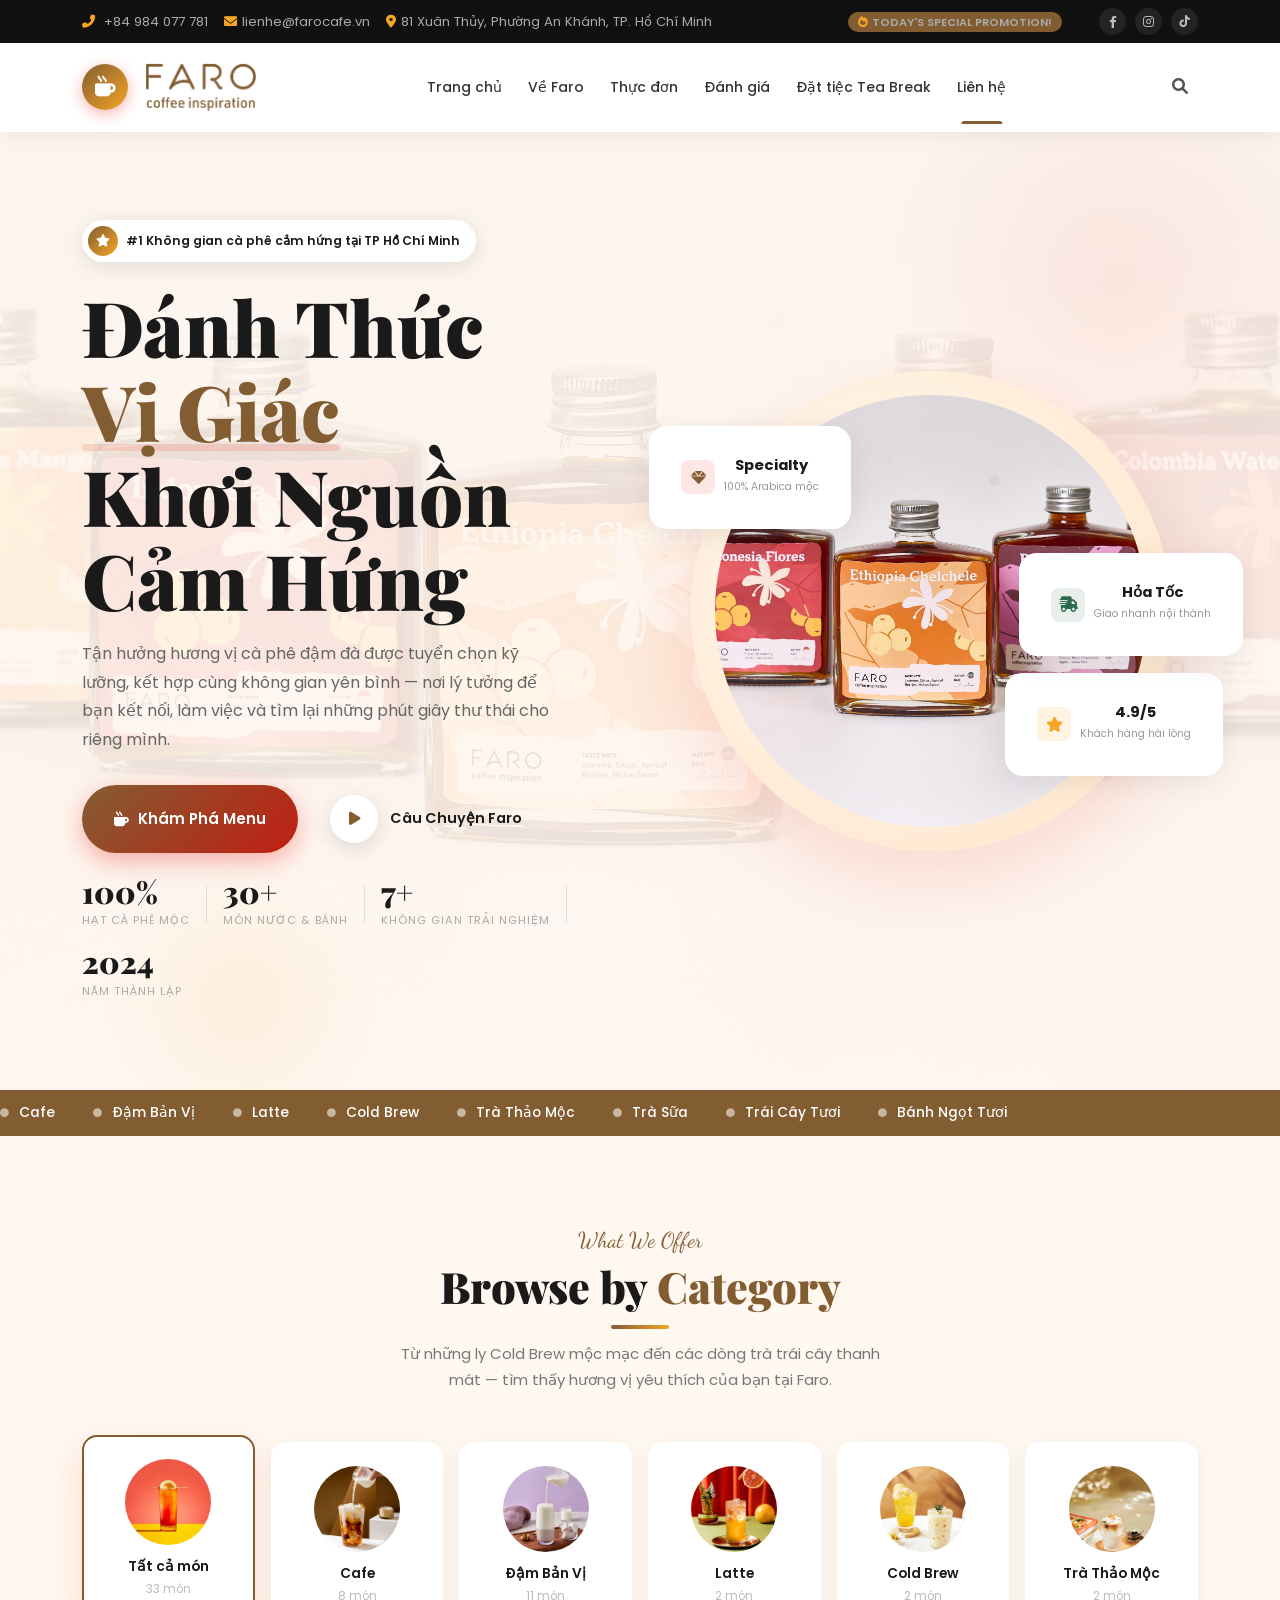
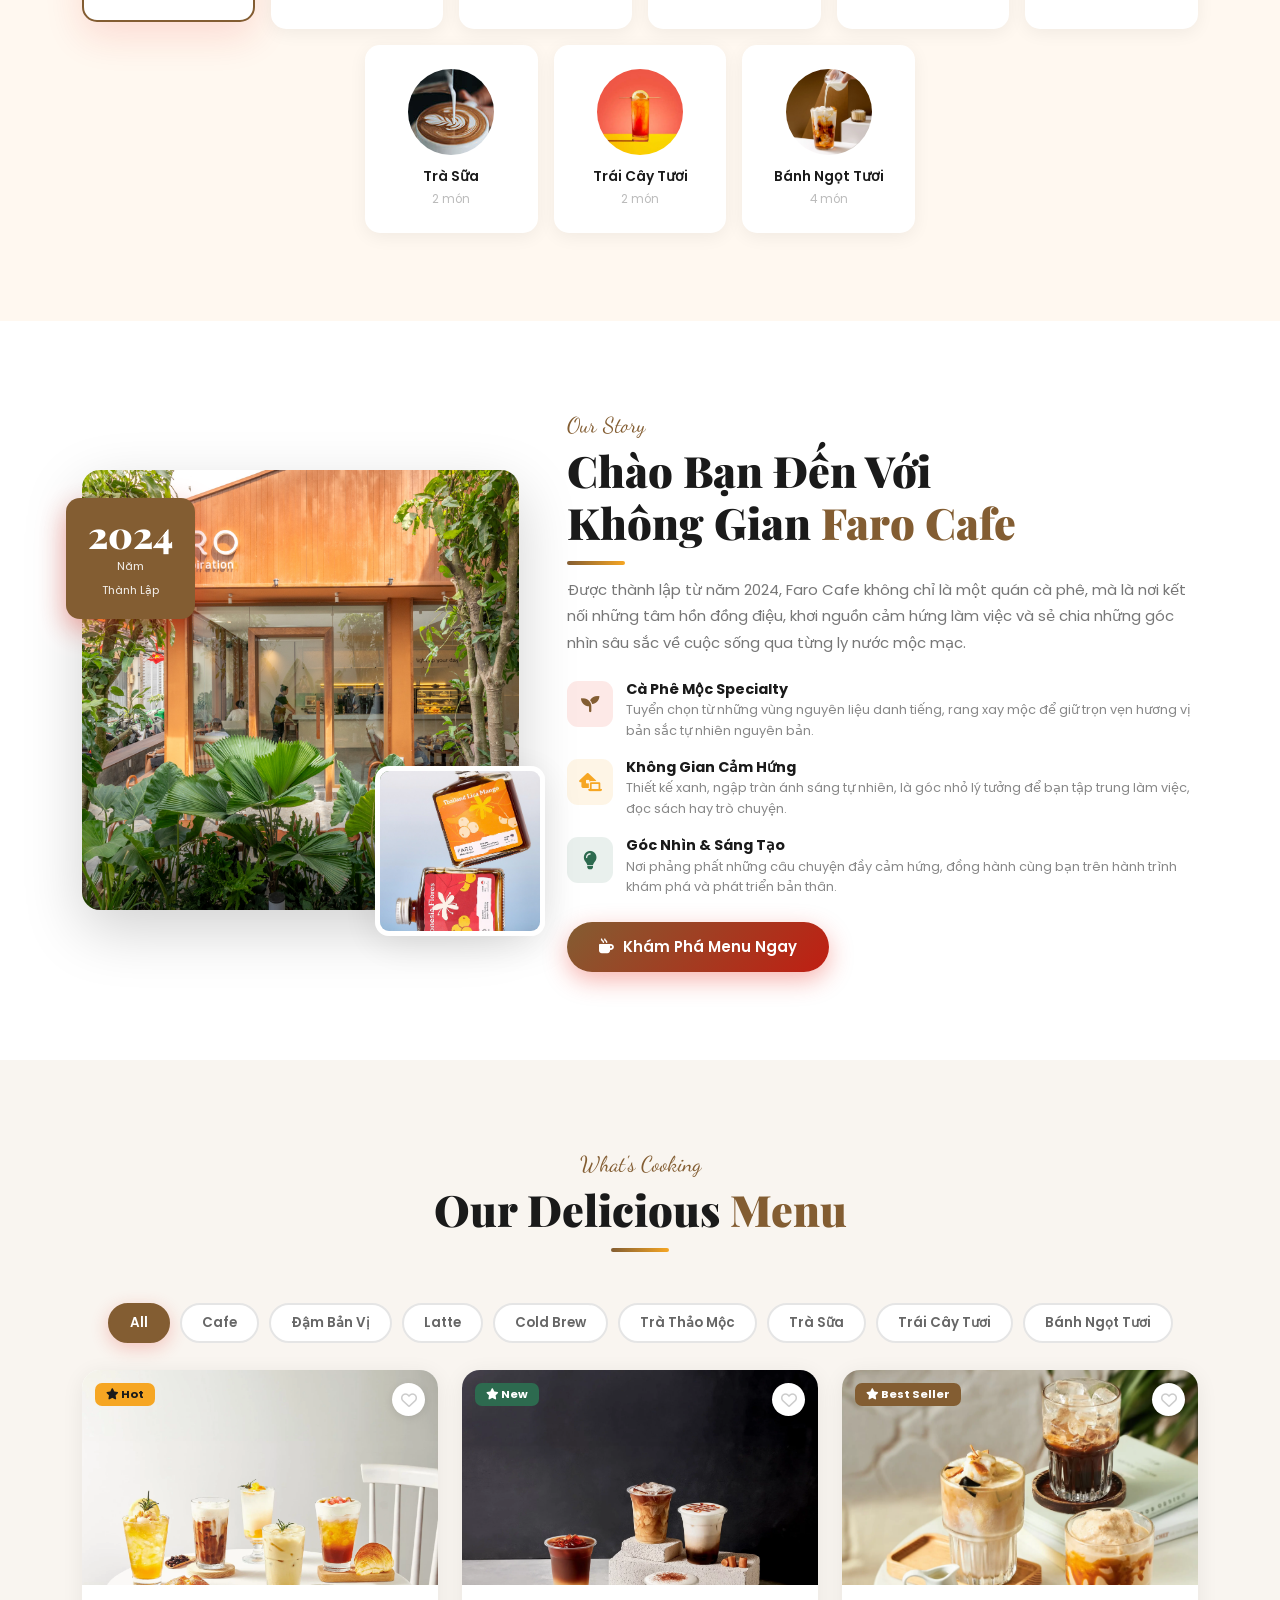
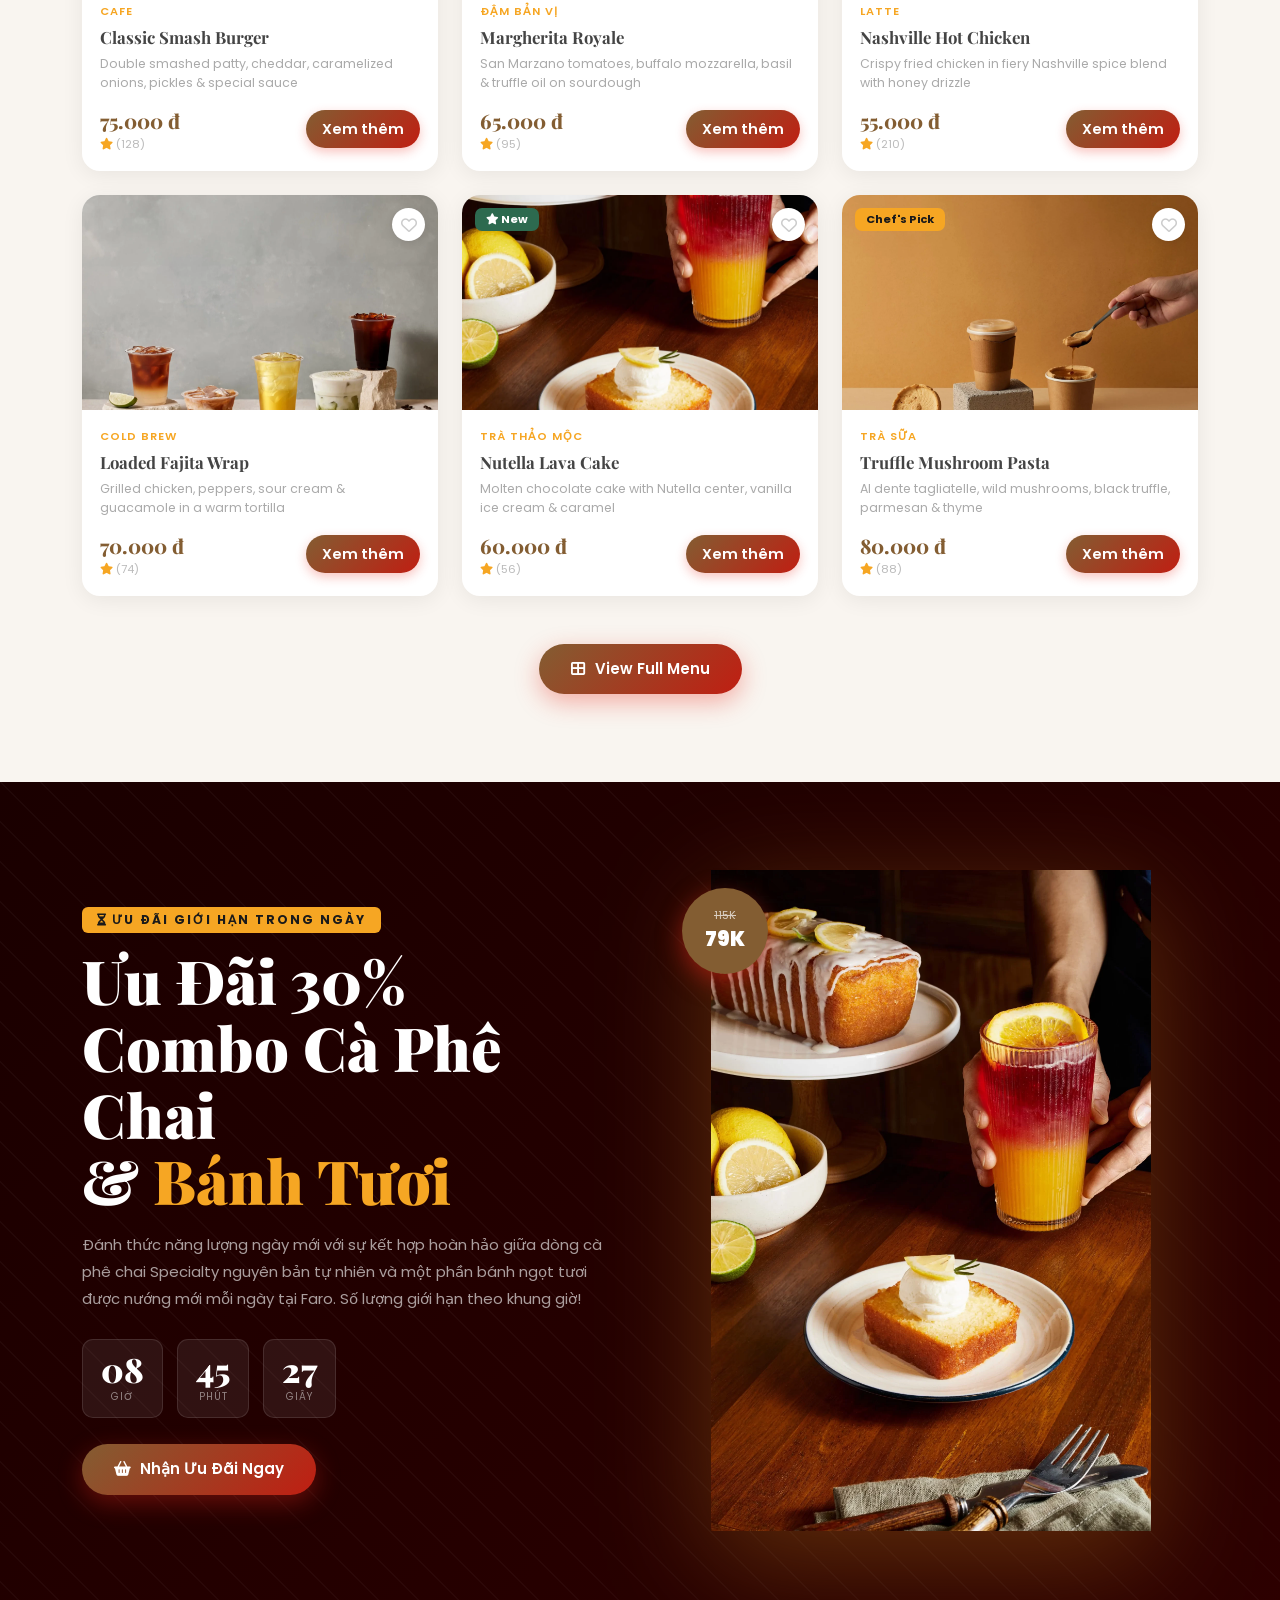
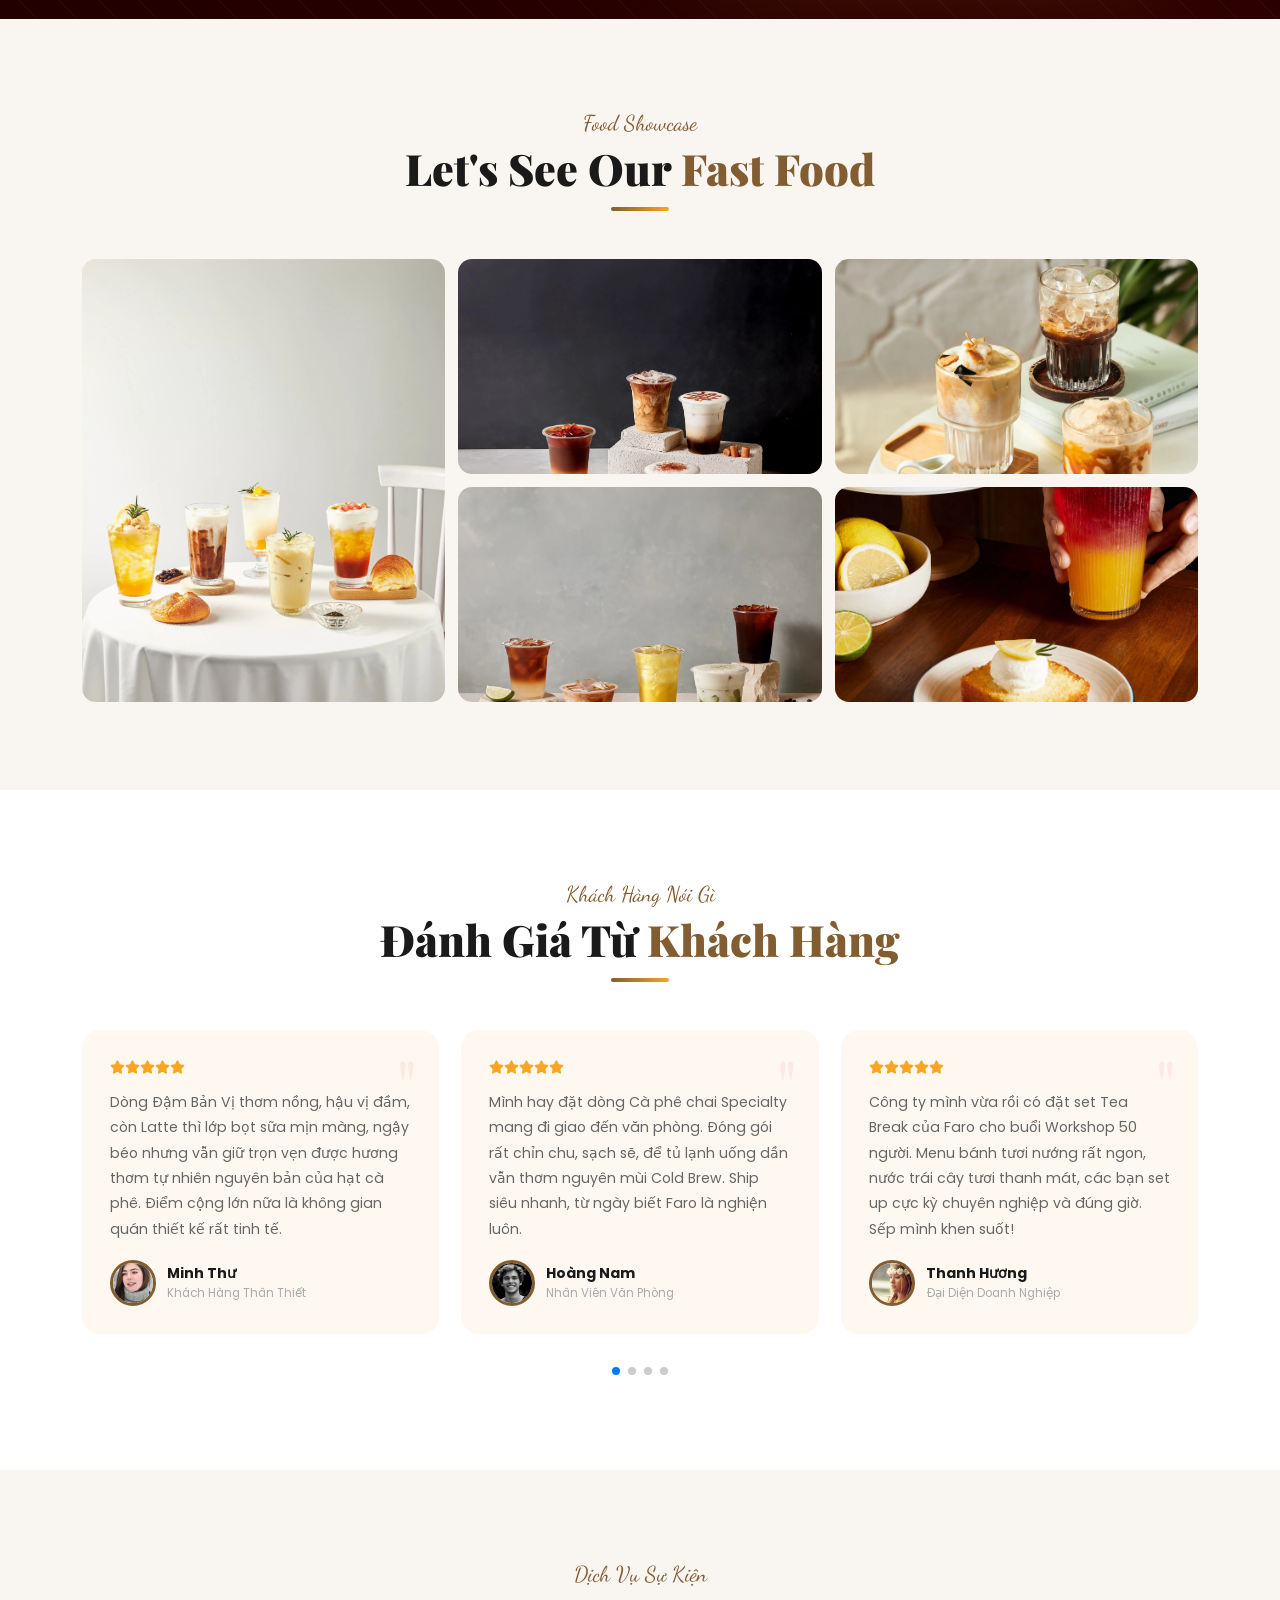
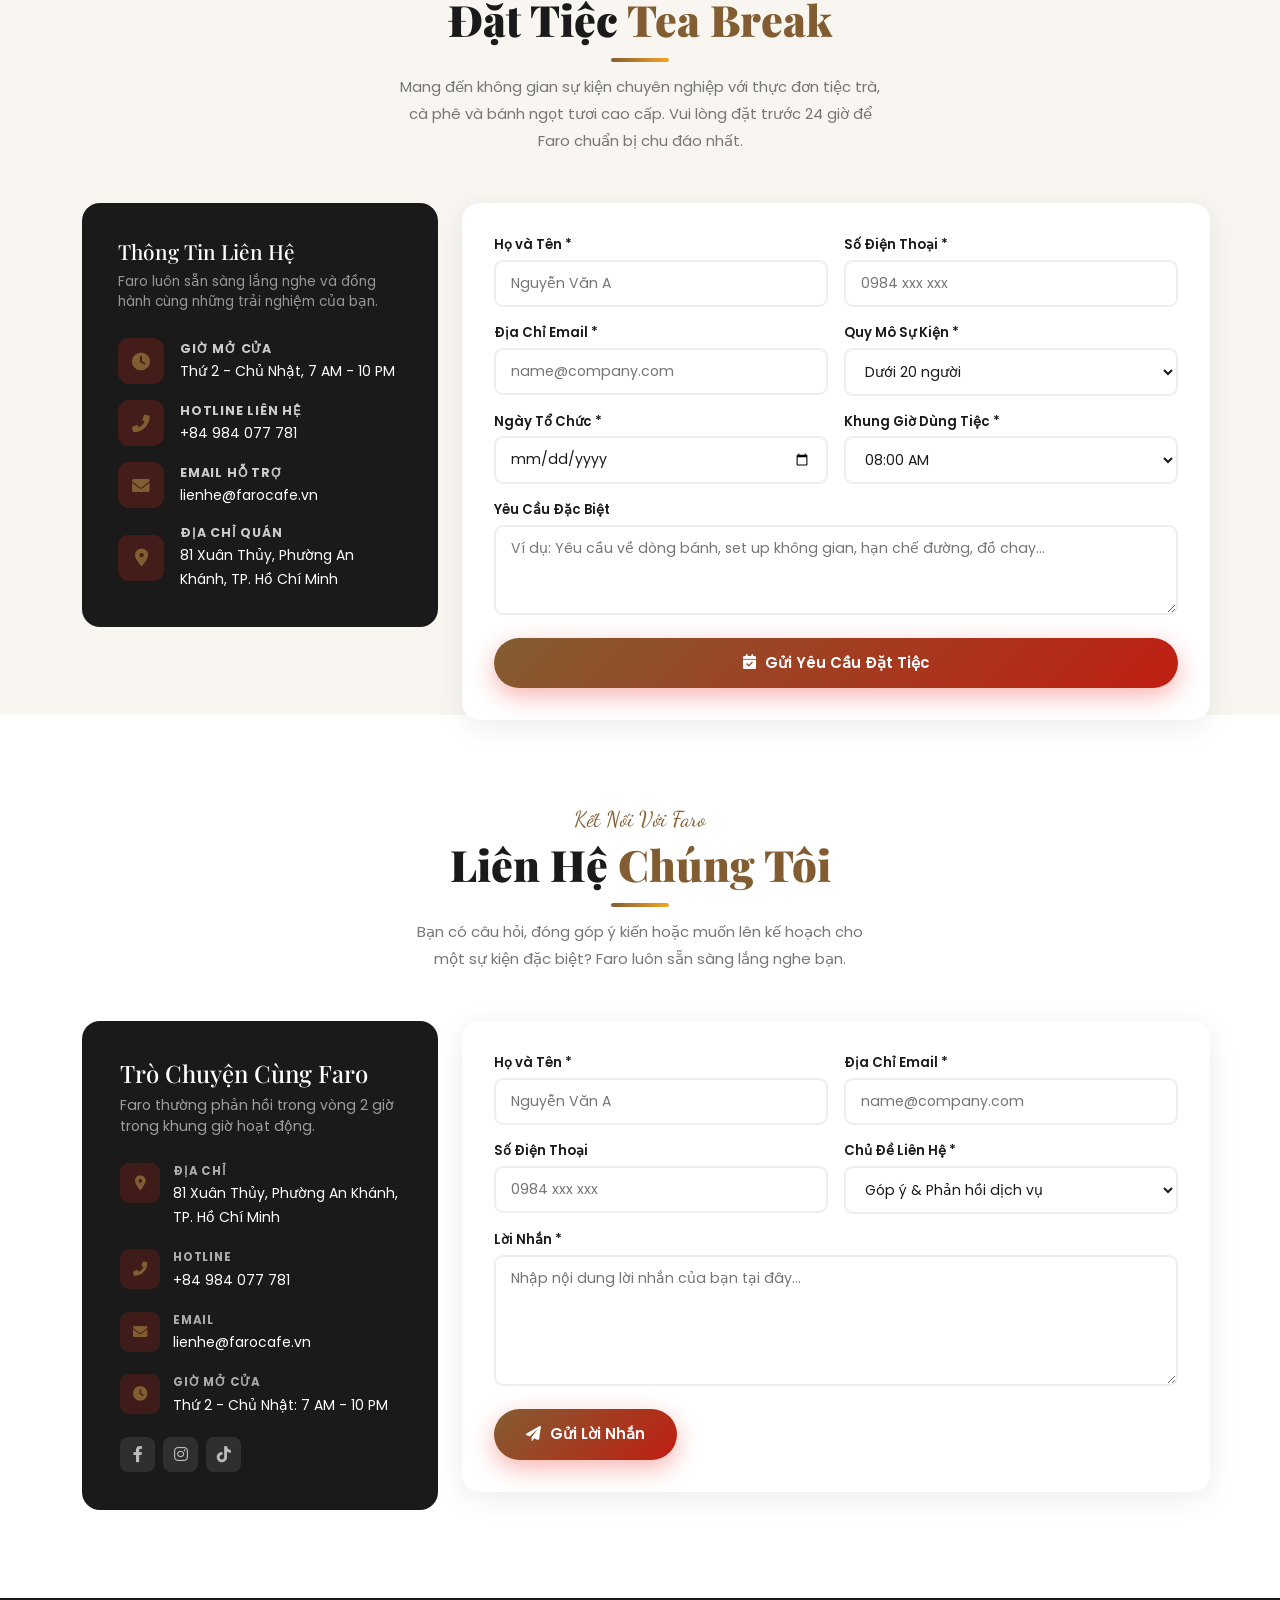
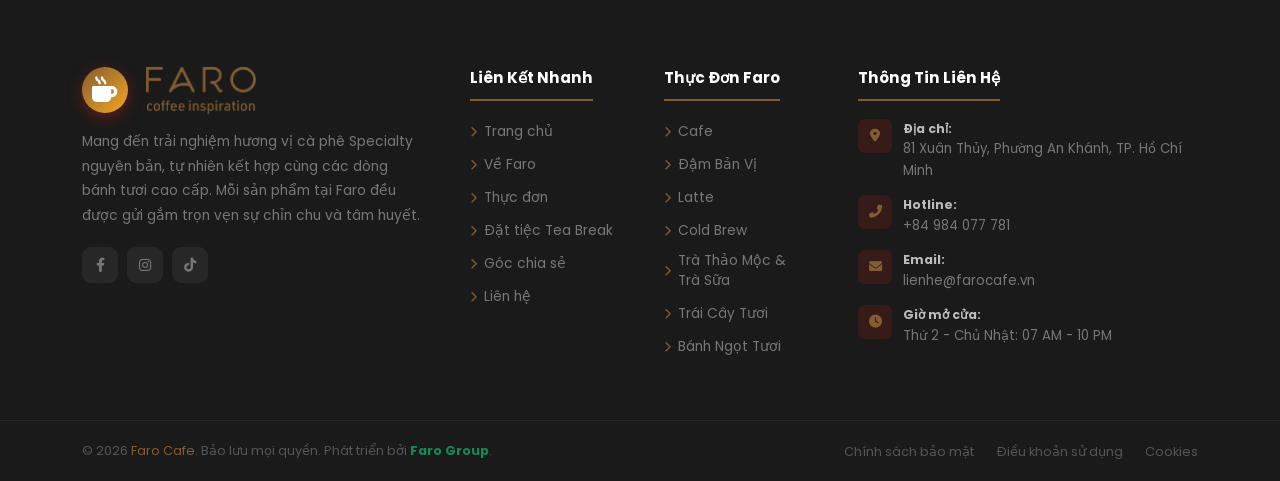
==== commit ca84771b: "update title" ====
--- a/index.html
+++ b/index.html
@@ -6,7 +6,7 @@
       <meta name="viewport" content="width=device-width, initial-scale=1">
       <meta name="author" content="Sarab">
       <meta name="description" content="Sarab - Fast Food & Restaurant HTML Template">
-      <title>Sarab - Fast Food & Restaurant HTML Template</title>
+      <title>Faro Coffee Inspiration</title>
       <link href="https://fonts.googleapis.com/css2?family=Playfair+Display:wght@400;700;900&family=Poppins:wght@300;400;500;600;700&family=Dancing+Script:wght@700&display=swap" rel="stylesheet"/>
       <!-- Bootstrap 5.3 -->
       <link href="css/bootstrap.min.css" rel="stylesheet"/>
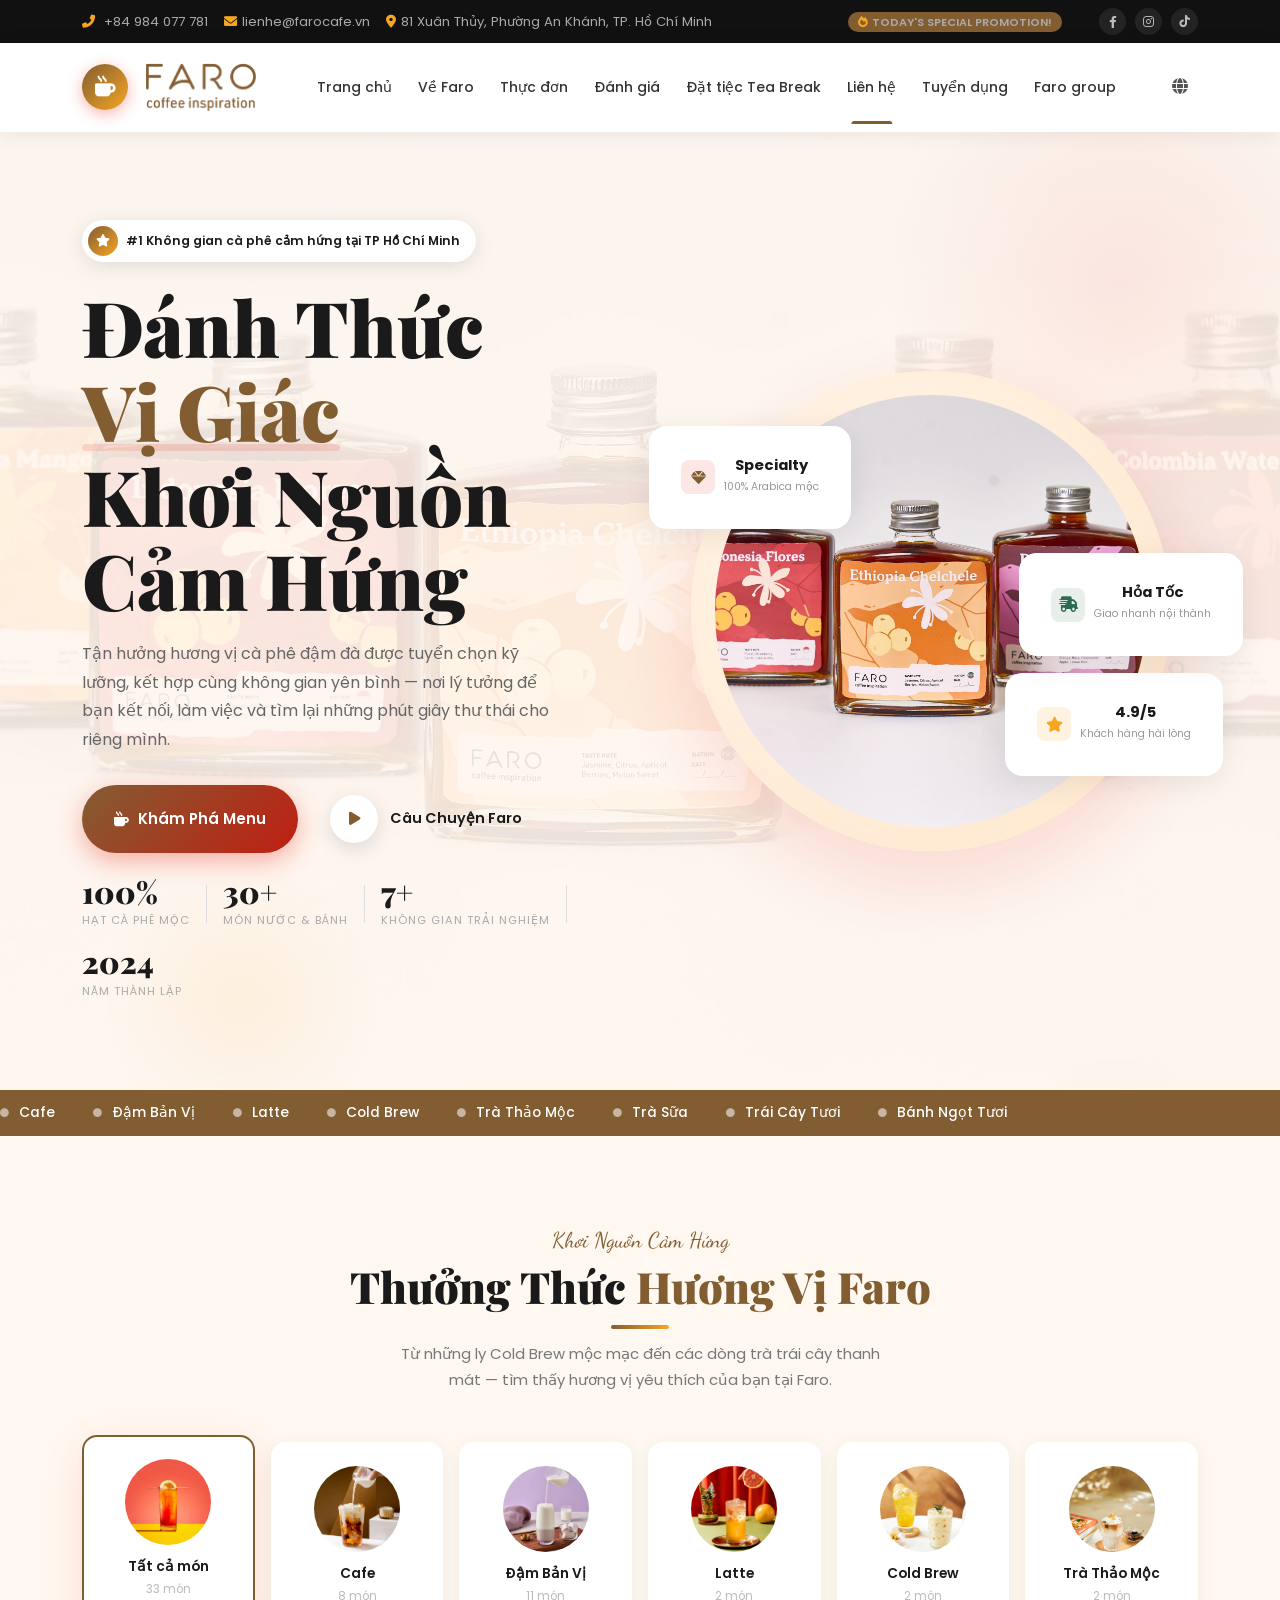
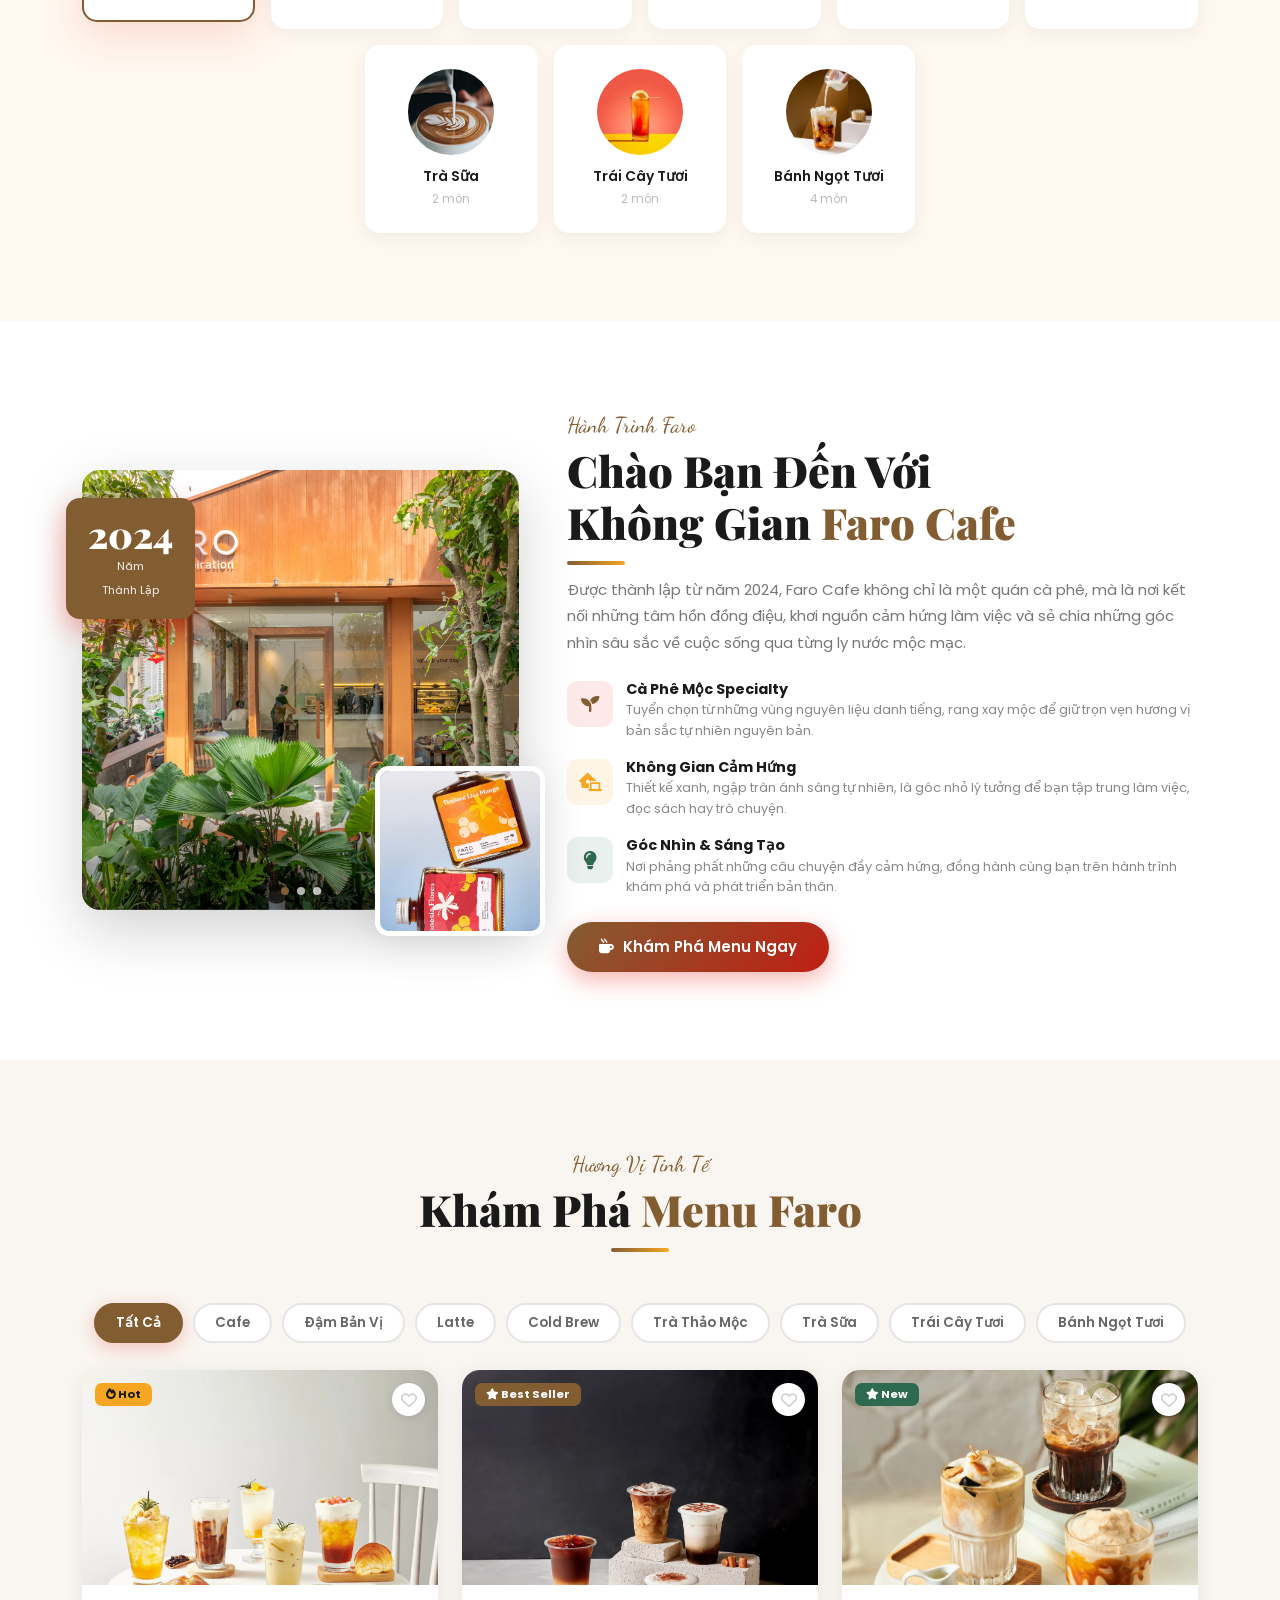
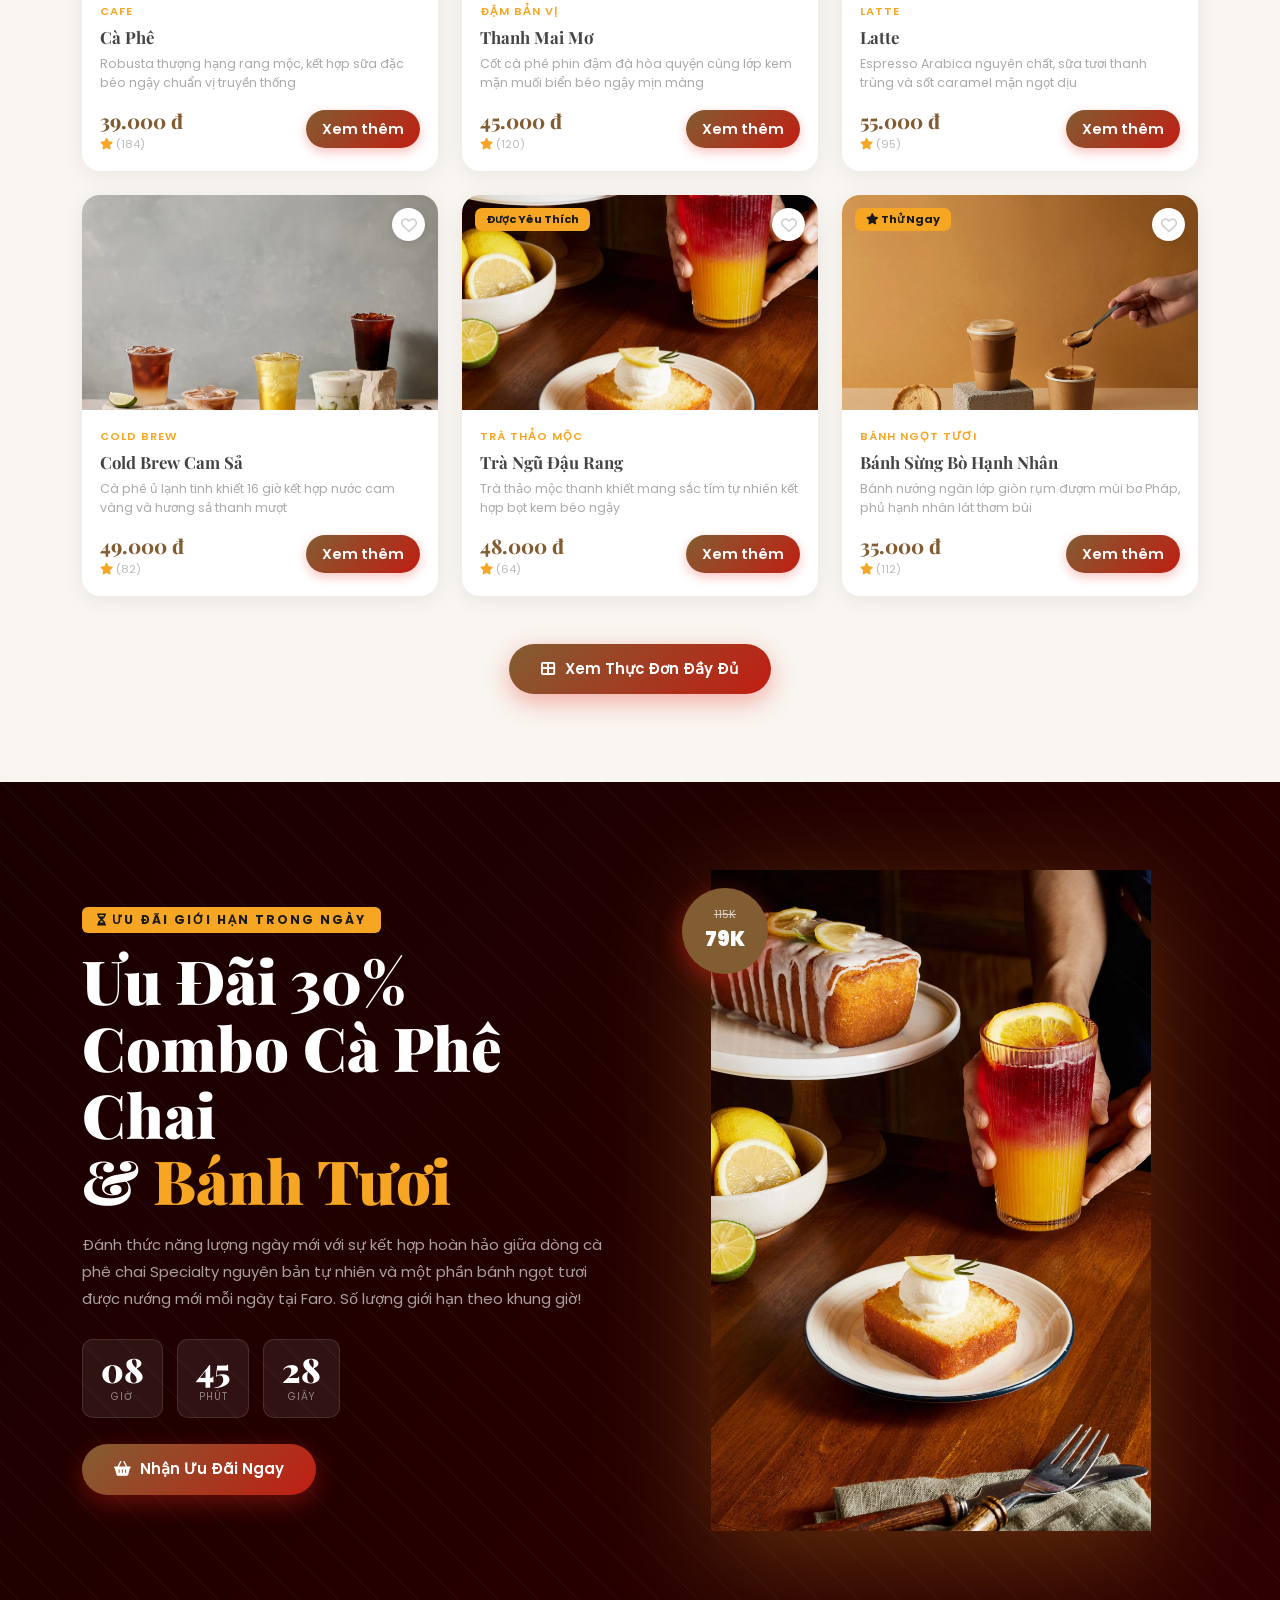
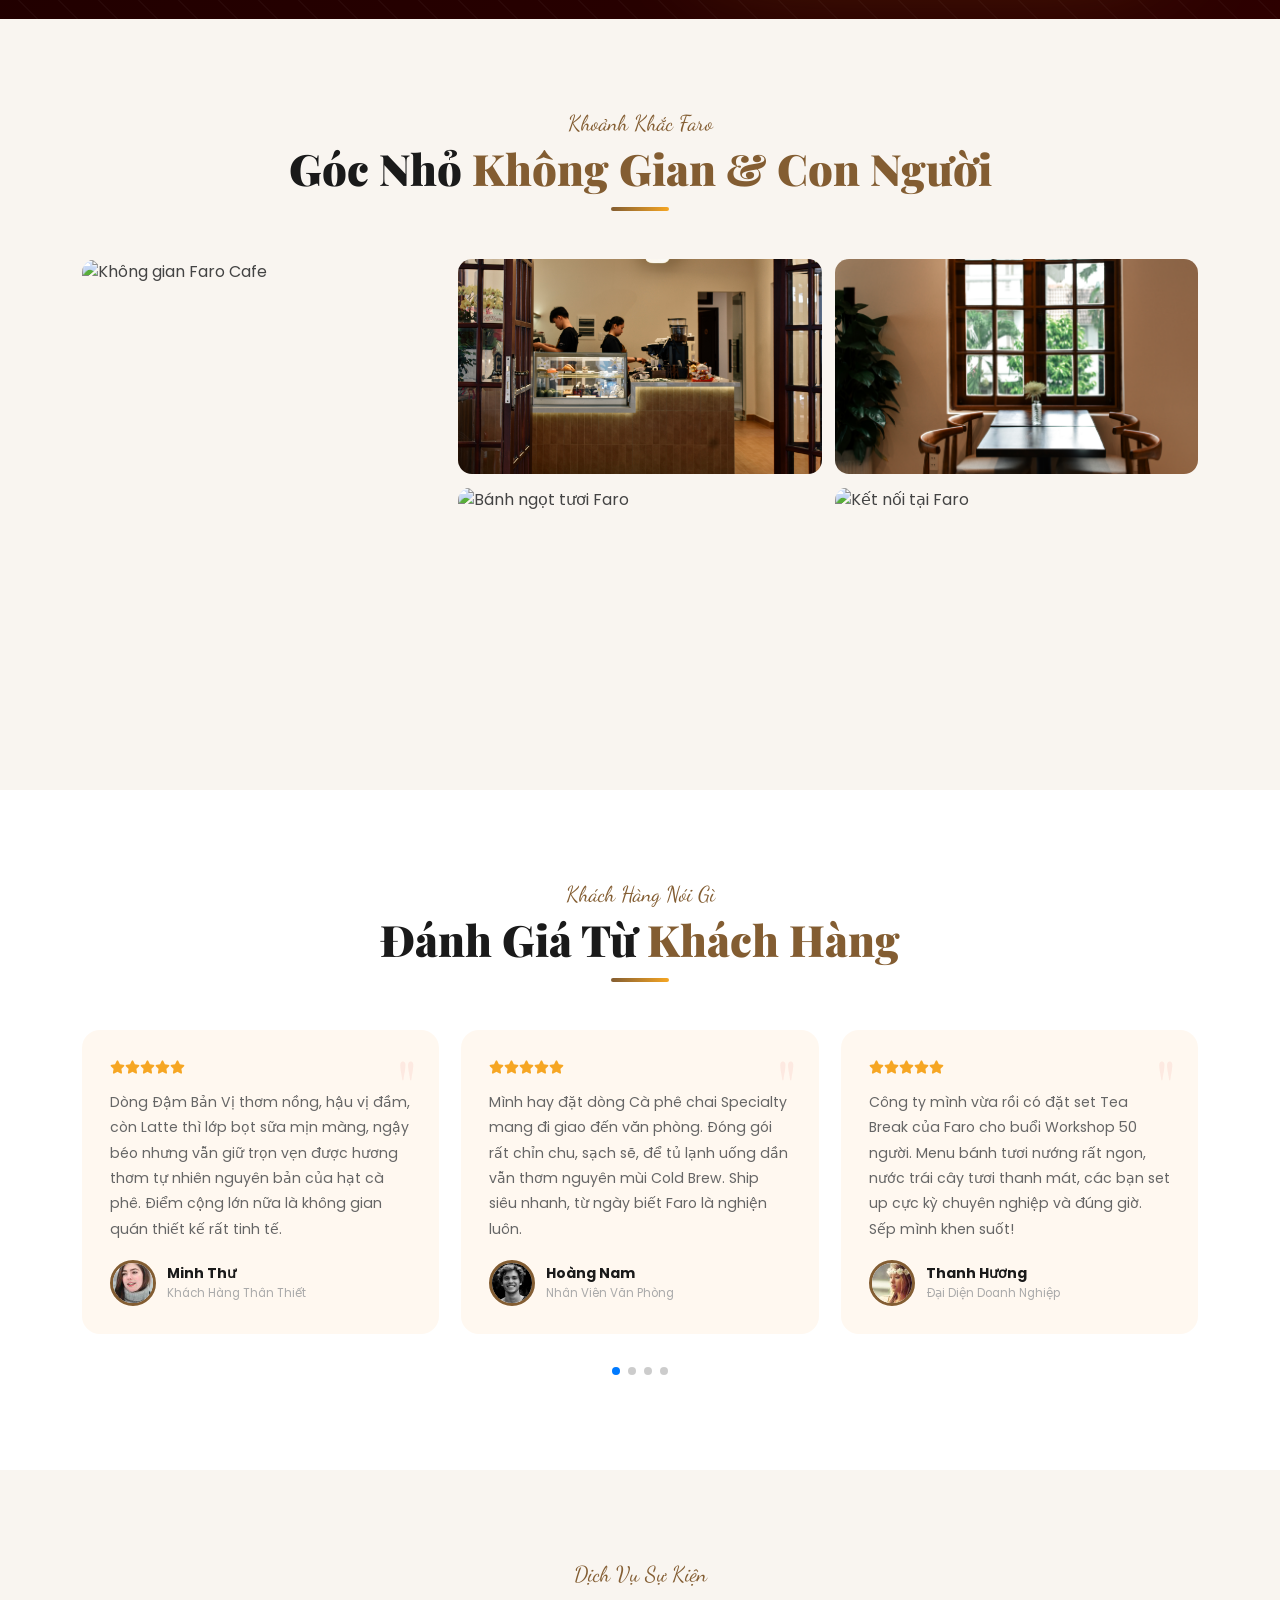
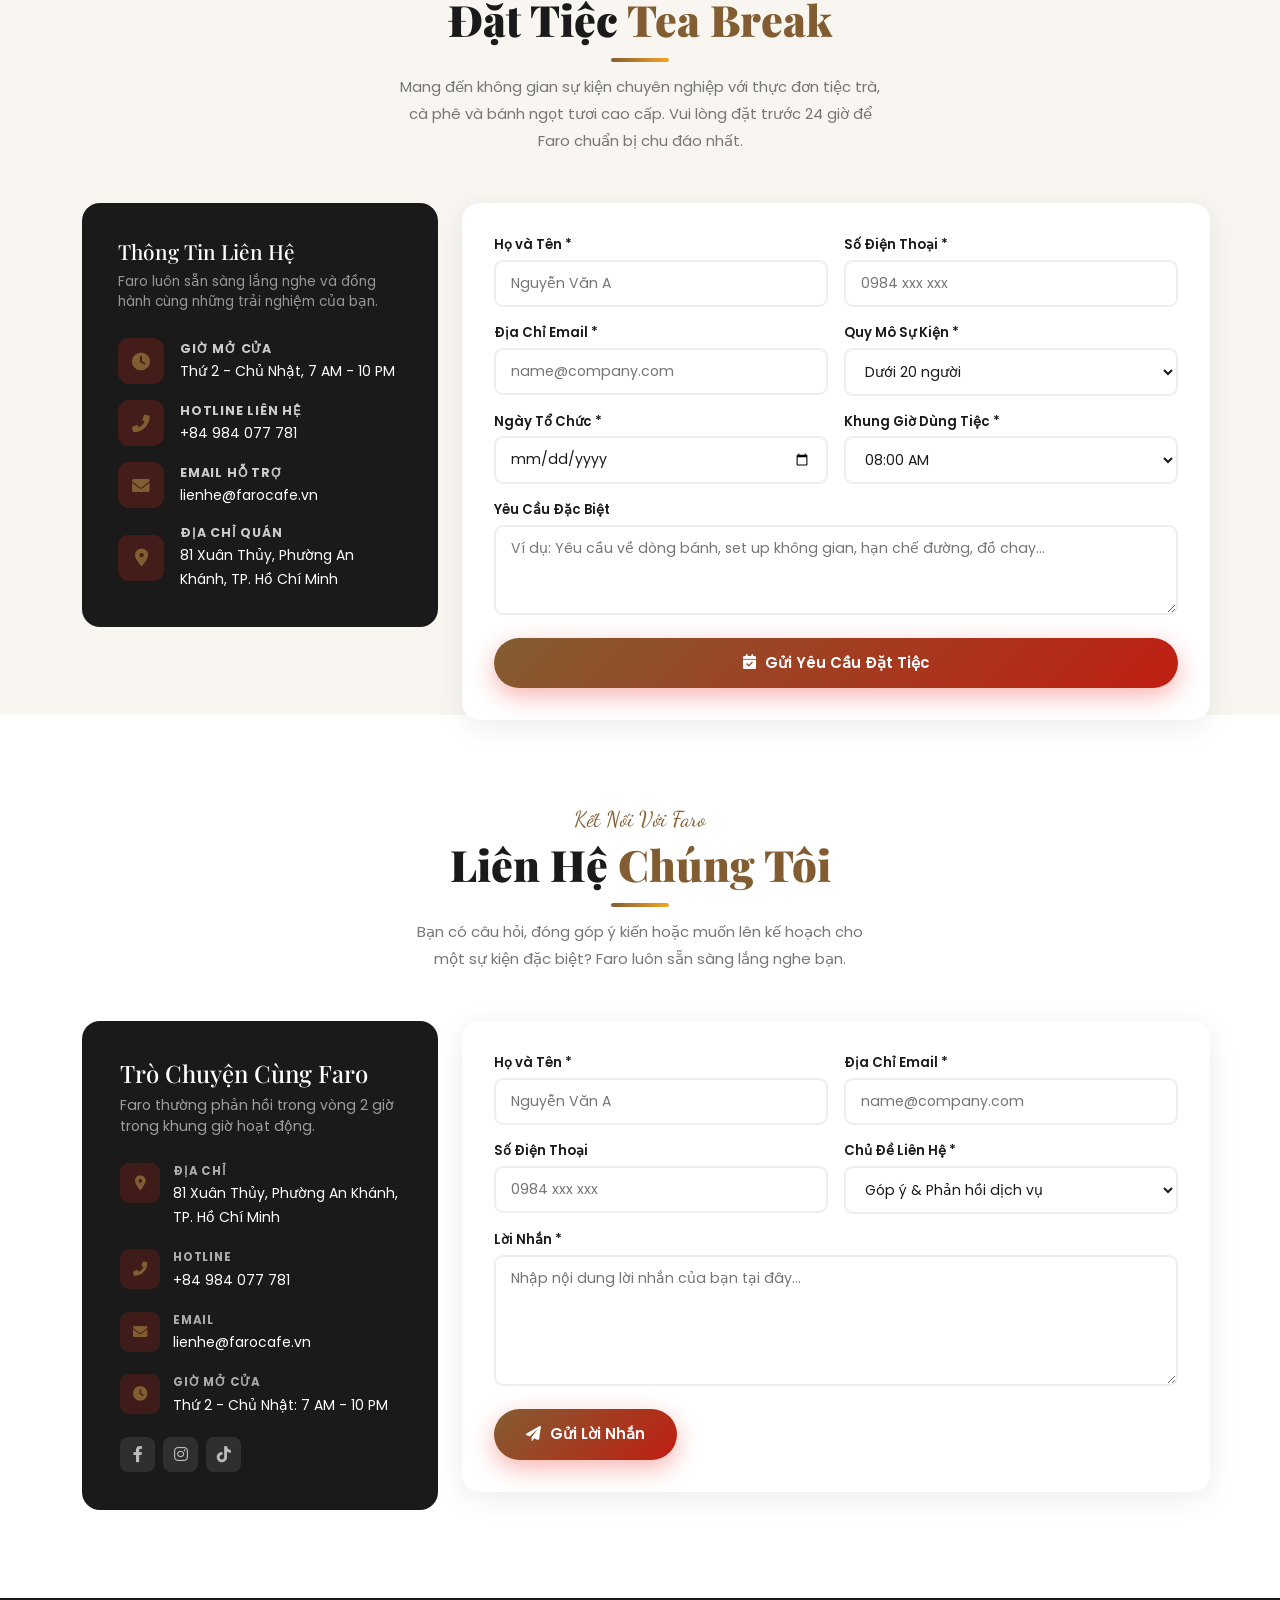
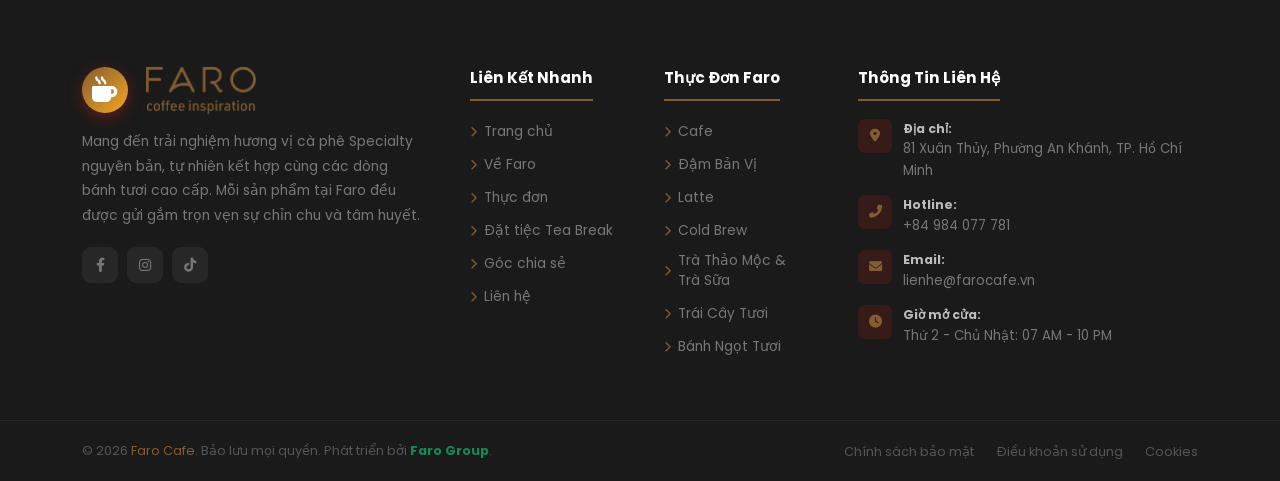
==== commit a95db1d3: "update2 7/7/2026" ====
--- a/index.html
+++ b/index.html
@@ -4,9 +4,21 @@
       <meta charset="UTF-8">
       <meta http-equiv="X-UA-Compatible" content="IE=edge">
       <meta name="viewport" content="width=device-width, initial-scale=1">
-      <meta name="author" content="Sarab">
-      <meta name="description" content="Sarab - Fast Food & Restaurant HTML Template">
+      <!-- Cập nhật thông tin tác giả và mô tả chuẩn Faro -->
+      <meta name="author" content="Faro Team">
+      <meta name="description" content="Faro Coffee Inspiration - Trải nghiệm hương vị cà phê Specialty nguyên bản và dịch vụ Tea Break chuyên nghiệp.">
       <title>Faro Coffee Inspiration</title>
+      
+      <!-- ================= FA&Iacute;CON (ICON TAB TR&Igrave;NH DUYỆT) ================= -->
+      <!-- Icon tiêu chuẩn cho trình duyệt (Kích thước 32x32 hoặc 16x16) -->
+      <link rel="icon" type="image/png" sizes="32x32" href="img/favicon/favicon-32x32.png">
+      <link rel="icon" type="image/png" sizes="16x16" href="img/favicon/favicon-16x16.png">
+      <!-- Icon hiển thị riêng khi khách hàng lưu bookmark trên màn hình iPhone/iPad (Apple Touch Icon) -->
+      <link rel="apple-touch-icon" sizes="180x180" href="img/favicon/apple-touch-icon.png">
+      <!-- Icon dự phòng định dạng .ico truyền thống -->
+      <link rel="shortcut icon" href="img/favicon/favicon.ico" type="image/x-icon">
+      <!-- ========================================================================= -->
+
       <link href="https://fonts.googleapis.com/css2?family=Playfair+Display:wght@400;700;900&family=Poppins:wght@300;400;500;600;700&family=Dancing+Script:wght@700&display=swap" rel="stylesheet"/>
       <!-- Bootstrap 5.3 -->
       <link href="css/bootstrap.min.css" rel="stylesheet"/>
@@ -70,9 +82,13 @@
                   <li class="nav-item"><a class="nav-link" href="#testimonials">Đánh giá</a></li>
                   <li class="nav-item"><a class="nav-link" href="#reservation">Đặt tiệc Tea Break</a></li>
                   <li class="nav-item"><a class="nav-link" href="#contact-section">Liên hệ</a></li>
+                  <li class="nav-item"><a class="nav-link" href="#">Tuyển dụng</a></li>
+                  <li class="nav-item"><a class="nav-link" href="#">Faro group</a></li>
                </ul>
                <div class="d-flex align-items-center gap-1">
-                  <button id="navSearchBtn" title="Tìm kiếm"><i class="fas fa-search"></i></button>
+                  <button id="navSearchBtn" title="Thay đổi ngôn ngữ / Change Language">
+                     <i class="fas fa-globe"></i>
+                  </button>
                </div>
             </div>
          </div>
@@ -80,46 +96,34 @@
       <!-- ============================================================
          FIX 1 � SEARCH OVERLAY POPUP
          ============================================================ -->
+<!-- ============================================================
+         LANGUAGE SELECTION OVERLAY POPUP
+         ============================================================ -->
       <div id="searchOv">
-         <button class="sovclose" id="searchClose"><i class="fas fa-times"></i></button>
-         <div class="sovbox">
-            <h4>What are you craving today?</h4>
-            <div class="sovinput">
-               <input type="text" id="searchInput" placeholder="Search burgers, pizza, chicken..." autocomplete="off"/>
-               <button><i class="fas fa-search"></i></button>
-            </div>
-            <!-- Categories inside search box -->
-            <div class="sovcats">
-               <div class="sovcat active" data-cat="all">
-                  <img src="img/menu/1.jpg" alt=""/>All Items
-               </div>
-               <div class="sovcat" data-cat="burgers">
-                  <img src="img/menu/1.jpg" alt=""/>Burgers
-               </div>
-               <div class="sovcat" data-cat="pizza">
-                  <img src="img/menu/2.jpg" alt=""/>Pizza
-               </div>
-               <div class="sovcat" data-cat="chicken">
-                  <img src="img/menu/3.jpg" alt=""/>Chicken
-               </div>
-               <div class="sovcat" data-cat="wraps">
-                  <img src="img/menu/4.jpg" alt=""/>Wraps
-               </div>
-               <div class="sovcat" data-cat="pasta">
-                  <img src="img/menu/5.jpg" alt=""/>Pasta
-               </div>
-               <div class="sovcat" data-cat="desserts">
-                  <img src="img/menu/6.jpg" alt=""/>Desserts
-               </div>
-            </div>
-            <div class="sovtrend">
-               <p><i class="fas fa-fire me-1" style="color:var(--secondary);"></i>Trending Searches</p>
-               <span class="ttag">Smash Burger</span>
-               <span class="ttag">Nashville Chicken</span>
-               <span class="ttag">Truffle Pizza</span>
-               <span class="ttag">Lava Cake</span>
-               <span class="ttag">Loaded Fries</span>
-               <span class="ttag">Mango Shake</span>
+         <!-- Nút đóng popup -->
+         <button class="sovclose" id="searchClose" title="Đóng"><i class="fas fa-times"></i></button>
+         
+         <div class="sovbox text-center">
+            <div class="lang-globe-icon mb-3">
+               <i class="fas fa-globe"></i>
+            </div>
+            <h4>Chọn ngôn ngữ của bạn / Select your language</h4>
+            <p class="text-muted small mb-4">Thay đổi ngôn ngữ hiển thị trên toàn bộ hệ thống website Faro Cafe</p>
+            
+            <!-- Danh sách các ngôn ngữ để người dùng lựa chọn -->
+            <div class="sovcats justify-content-center">
+               <div class="sovcat active" data-lang="vi">
+                  <span class="lang-flag">🇻🇳</span>Tiếng Việt
+               </div>
+               <div class="sovcat" data-lang="en">
+                  <span class="lang-flag">🇺🇸</span>English
+               </div>
+            </div>
+            
+            <!-- Gợi ý các vùng nhanh hoặc ghi chú hệ thống -->
+            <div class="sovtrend mt-4">
+               <p><i class="fas fa-info-circle me-1" style="color:var(--primary);"></i> Ghi chú / Note</p>
+               <span class="ttag">Hệ thống tự động lưu tùy chọn của bạn cho lần truy cập sau</span>
             </div>
          </div>
       </div>
@@ -147,7 +151,7 @@
                   <div class="d-flex flex-wrap gap-3 mb-2">
                      <a href="#menu" class="btn-red"><i class="fas fa-mug-hot"></i>Khám Phá Menu</a>
                      <!-- FIX 2: Magnific popup video trigger -->
-					 <a href="https://www.youtube.com/watch?v=RXv_uIN6e-Y" class="magnific_popup btn-play popup-youtube">
+					 <a href="https://www.youtube.com/watch?v=oBnA4K2Eqk0" class="magnific_popup btn-play popup-youtube">
 						<div class="pico"><i class="fas fa-play"></i></div>
 						<span>Câu Chuyện Faro</span>
 					 </a>
@@ -208,8 +212,8 @@
       <section id="category">
          <div class="container">
             <div class="text-center mb-5" data-aos="fade-up">
-               <span class="slbl">What We Offer</span>
-               <h2 class="stitle">Browse by <span>Category</span></h2>
+               <span class="slbl">Khơi Nguồn Cảm Hứng</span>
+               <h2 class="stitle">Thưởng Thức <span>Hương Vị Faro</span></h2>
                <div class="sline"></div>
                <p class="sdesc mx-auto" style="max-width:480px;">Từ những ly Cold Brew mộc mạc đến các dòng trà trái cây thanh mát — tìm thấy hương vị yêu thích của bạn tại Faro.</p>
             </div>
@@ -286,23 +290,35 @@
             <div class="row align-items-center g-5">
                <div class="col-lg-5" data-aos="fade-right">
                   <div class="astack">
-                     <!-- Cập nhật mốc thành lập từ năm 2025 -->
                      <div class="aexp"><span class="anum">2024</span><small>Năm<br/>Thành Lập</small></div>
-                     <div class="amain"><img src="img/about-faro1.jpg" alt="Faro Cafe Space"/></div>
+                     
+                     <div class="amain swiper aboutSwiper">
+                        <div class="swiper-wrapper">
+                           <div class="swiper-slide">
+                              <img src="img/about-faro1.jpg" alt="Không gian Faro Cafe 1"/>
+                           </div>
+                           <div class="swiper-slide">
+                              <img src="img/about-faro3.jpg" alt="Không gian Faro Cafe 2"/>
+                           </div>
+                           <div class="swiper-slide">
+                              <img src="img/about-faro4.jpg" alt="Không gian Faro Cafe 3"/>
+                           </div>
+                        </div>
+                        <div class="swiper-pagination"></div>
+                     </div>
+                     
                      <div class="asm"><img src="img/about-faro2.jpg" alt="Faro Specialty Coffee"/></div>
                   </div>
                </div>
+               
                <div class="col-lg-7" data-aos="fade-left">
-                  <span class="slbl">Our Story</span>
-                  <!-- Đổi từ Food Restaurant sang Coffee Space -->
+                  <span class="slbl">Hành Trình Faro</span>
                   <h2 class="stitle text-start">Chào Bạn Đến Với<br/>Không Gian <span>Faro Cafe</span></h2>
                   <div class="sline lft"></div>
                   
-                  <!-- Sửa lại đoạn mô tả phù hợp với Faro -->
                   <p class="sdesc mb-4">Được thành lập từ năm 2024, Faro Cafe không chỉ là một quán cà phê, mà là nơi kết nối những tâm hồn đồng điệu, khơi nguồn cảm hứng làm việc và sẻ chia những góc nhìn sâu sắc về cuộc sống qua từng ly nước mộc mạc.</p>
                   
                   <div class="mb-4">
-                     <!-- Tiêu chí 1: Hạt mộc chất lượng -->
                      <div class="fti">
                         <div class="ftico r"><i class="fas fa-seedling"></i></div>
                         <div>
@@ -311,7 +327,6 @@
                         </div>
                      </div>
                      
-                     <!-- Tiêu chí 2: Không gian trải nghiệm -->
                      <div class="fti">
                         <div class="ftico y"><i class="fas fa-laptop-house"></i></div>
                         <div>
@@ -320,7 +335,6 @@
                         </div>
                      </div>
                      
-                     <!-- Tiêu chí 3: Cộng đồng & Insight -->
                      <div class="fti">
                         <div class="ftico g"><i class="fas fa-lightbulb"></i></div>
                         <div>
@@ -330,7 +344,6 @@
                      </div>
                   </div>
                   
-                  <!-- Nút kêu gọi hành động -->
                   <a href="#menu" class="btn-red"><i class="fas fa-mug-hot"></i>Khám Phá Menu Ngay</a>
                </div>
             </div>
@@ -343,13 +356,13 @@
       <section id="menu">
          <div class="container">
             <div class="text-center mb-5" data-aos="fade-up">
-               <span class="slbl">What's Cooking</span>
-               <h2 class="stitle">Our Delicious <span>Menu</span></h2>
+               <span class="slbl">Hương Vị Tinh Tế</span>
+               <h2 class="stitle">Khám Phá <span>Menu Faro</span></h2>
                <div class="sline"></div>
             </div>
-            <!-- FIX 3 � filter buttons -->
+            
             <div class="text-center mb-4" data-aos="fade-up">
-               <button class="filtbtn active" data-f="all">All</button>
+               <button class="filtbtn active" data-f="all">Tất Cả</button>
                <button class="filtbtn" data-f="cafes">Cafe</button>
                <button class="filtbtn" data-f="dam-ban-vi">Đậm Bản Vị</button>
                <button class="filtbtn" data-f="lattes">Latte</button>
@@ -359,189 +372,190 @@
                <button class="filtbtn" data-f="trai-cay-tuoi">Trái Cây Tươi</button>
                <button class="filtbtn" data-f="banh-ngot-tuoi">Bánh Ngọt Tươi</button>
             </div>
+            
             <div class="row g-4" id="mgrid">
-               <!-- CARD 1: cafes -->
                <div class="col-sm-6 col-lg-4 mwrap" data-c="cafes" data-aos="fade-up">
                   <div class="mcard"
                      data-img="img/menu/1.webp"
-                     data-title="Classic Smash Burger"
-                     data-cat="Burgers"
-                     data-price="$14.99" data-old="$18.99"
-                     data-rating="4.9" data-reviews="128"
-                     data-cal="620" data-time="12"
-                     data-desc="Double smashed patty, cheddar cheese, caramelized onions, house pickles and our legendary special sauce. Made fresh to order on a toasted brioche bun."
-                     data-tags="Spicy,Bestseller,Beef">
+                     data-title="Cà Phê Sữa Đá Faro"
+                     data-cat="Cafe"
+                     data-price="39.000 đ" data-old="45.000 đ"
+                     data-rating="4.9" data-reviews="184"
+                     data-cal="150" data-time="3"
+                     data-desc="Cà phê hạt Robusta Thượng Hạng được phối trộn theo công thức riêng, rang mộc hoàn toàn, kết hợp với sữa đặc béo ngậy tạo nên hương vị đậm đà chuẩn vị truyền thống."
+                     data-tags="Truyền Thống,Đậm Đà,Bestseller">
                      <div class="mimg">
-                        <img src="img/menu/1.webp" alt="Smash Burger"/>
-                        <div class="mbdg hot"><i class="fas fa-star"></i> Hot</div>
+                        <img src="img/menu/1.webp" alt="Cà Phê"/>
+                        <div class="mbdg hot"><i class="fas fa-fire"></i> Hot</div>
                         <div class="mhrt"><i class="far fa-heart"></i></div>
                      </div>
                      <div class="mbody">
                         <div class="mcat">Cafe</div>
-                        <div class="mtit">Classic Smash Burger</div>
-                        <div class="mdesc">Double smashed patty, cheddar, caramelized onions, pickles &amp; special sauce</div>
+                        <div class="mtit">Cà Phê</div>
+                        <div class="mdesc">Robusta thượng hạng rang mộc, kết hợp sữa đặc béo ngậy chuẩn vị truyền thống</div>
                         <div class="mfoot">
                            <div>
-                              <div class="mprice">75.000 đ</div>
-                              <div class="mstars"><i class="fas fa-star"></i> <span style="color:#bbb;font-size:.7rem;">(128)</span></div>
-                           </div>
-                           <button class="madd" title="View Details">Xem thêm</button>
-                        </div>
-                     </div>
-                  </div>
-               </div>
-               <!-- CARD 2: dam-ban-vi -->
+                              <div class="mprice">39.000 đ</div>
+                              <div class="mstars"><i class="fas fa-star"></i> <span style="color:#bbb;font-size:.7rem;">(184)</span></div>
+                           </div>
+                           <button class="madd" title="Xem Chi Tiết">Xem thêm</button>
+                        </div>
+                     </div>
+                  </div>
+               </div>
+               
                <div class="col-sm-6 col-lg-4 mwrap" data-c="dam-ban-vi" data-aos="fade-up" data-aos-delay="80">
                   <div class="mcard"
                      data-img="img/menu/2.webp"
-                     data-title="Margherita Royale"
-                     data-cat="Pizza"
-                     data-price="$19.99" data-old="$24.99"
-                     data-rating="4.8" data-reviews="95"
-                     data-cal="480" data-time="18"
-                     data-desc="San Marzano tomatoes, fresh buffalo mozzarella, fragrant basil leaves, drizzled with Italian truffle oil on a hand-stretched sourdough base."
-                     data-tags="Vegetarian,New,Italian">
+                     data-title="Cà Phê Muối Biển"
+                     data-cat="Đậm Bản Vị"
+                     data-price="45.000 đ" data-old=""
+                     data-rating="4.8" data-reviews="120"
+                     data-cal="180" data-time="4"
+                     data-desc="Sự kết hợp đầy phá cách giữa vị đắng thanh của cốt cà phê phin nguyên chất cùng lớp kem mặn phô mai muối biển mịn màng, mang lại trải nghiệm hậu vị lôi cuốn."
+                     data-tags="Bestseller,Đậm Vị,Kem Mặn">
                      <div class="mimg">
-                        <img src="img/menu/2.webp" alt="Pizza"/>
-                        <div class="mbdg new"><i class="fas fa-star"></i> New</div>
+                        <img src="img/menu/2.webp" alt="Cà Phê Muối Biển"/>
+                        <div class="mbdg"><i class="fas fa-star"></i> Best Seller</div>
                         <div class="mhrt"><i class="far fa-heart"></i></div>
                      </div>
                      <div class="mbody">
                         <div class="mcat">Đậm Bản Vị</div>
-                        <div class="mtit">Margherita Royale</div>
-                        <div class="mdesc">San Marzano tomatoes, buffalo mozzarella, basil &amp; truffle oil on sourdough</div>
+                        <div class="mtit">Thanh Mai Mơ</div>
+                        <div class="mdesc">Cốt cà phê phin đậm đà hòa quyện cùng lớp kem mặn muối biển béo ngậy mịn màng</div>
                         <div class="mfoot">
                            <div>
-                              <div class="mprice">65.000 đ</div>
-                              <div class="mstars"><i class="fas fa-star"></i> <span style="color:#bbb;font-size:.7rem;">(95)</span></div>
-                           </div>
-                           <button class="madd" title="View Details">Xem thêm</button>
-                        </div>
-                     </div>
-                  </div>
-               </div>
-               <!-- CARD 3: lattes -->
+                              <div class="mprice">45.000 đ</div>
+                              <div class="mstars"><i class="fas fa-star"></i> <span style="color:#bbb;font-size:.7rem;">(120)</span></div>
+                           </div>
+                           <button class="madd" title="Xem Chi Tiết">Xem thêm</button>
+                        </div>
+                     </div>
+                  </div>
+               </div>
+               
                <div class="col-sm-6 col-lg-4 mwrap" data-c="lattes" data-aos="fade-up" data-aos-delay="160">
                   <div class="mcard"
                      data-img="img/menu/3.webp"
-                     data-title="Nashville Hot Chicken"
-                     data-cat="Chicken"
-                     data-price="$12.99" data-old="$16.99"
-                     data-rating="5.0" data-reviews="210"
-                     data-cal="710" data-time="15"
-                     data-desc="Extra-crispy fried chicken tossed in our signature fiery Nashville spice blend, served with honey drizzle and house pickles on a toasted brioche bun."
-                     data-tags="Spicy,Bestseller,Crispy">
+                     data-title="Salted Caramel Latte"
+                     data-cat="Latte"
+                     data-price="55.000 đ" data-old="65.000 đ"
+                     data-rating="5.0" data-reviews="95"
+                     data-cal="210" data-time="5"
+                     data-desc="Cà phê Espresso Specialty 100% Arabica hòa quyện cùng sữa tươi thanh trùng đánh nóng mượt mà và sốt caramel mặn hoàng gia quyến rũ."
+                     data-tags="Espresso,Ngọt Dịu,Arabica">
                      <div class="mimg">
-                        <img src="img/menu/3.webp" alt="Chicken"/>
-                        <div class="mbdg"><i class="fas fa-star"></i> Best Seller</div>
+                        <img src="img/menu/3.webp" alt="Salted Caramel Latte"/>
+                        <div class="mbdg new"><i class="fas fa-star"></i> New</div>
                         <div class="mhrt"><i class="far fa-heart"></i></div>
                      </div>
                      <div class="mbody">
                         <div class="mcat">Latte</div>
-                        <div class="mtit">Nashville Hot Chicken</div>
-                        <div class="mdesc">Crispy fried chicken in fiery Nashville spice blend with honey drizzle</div>
+                        <div class="mtit">Latte</div>
+                        <div class="mdesc">Espresso Arabica nguyên chất, sữa tươi thanh trùng và sốt caramel mặn ngọt dịu</div>
                         <div class="mfoot">
                            <div>
                               <div class="mprice">55.000 đ</div>
-                              <div class="mstars"><i class="fas fa-star"></i> <span style="color:#bbb;font-size:.7rem;">(210)</span></div>
-                           </div>
-                           <button class="madd" title="View Details">Xem thêm</button>
-                        </div>
-                     </div>
-                  </div>
-               </div>
-               <!-- CARD 4: coldbrews -->
+                              <div class="mstars"><i class="fas fa-star"></i> <span style="color:#bbb;font-size:.7rem;">(95)</span></div>
+                           </div>
+                           <button class="madd" title="Xem Chi Tiết">Xem thêm</button>
+                        </div>
+                     </div>
+                  </div>
+               </div>
+               
                <div class="col-sm-6 col-lg-4 mwrap" data-c="coldbrews" data-aos="fade-up">
                   <div class="mcard"
                      data-img="img/menu/4.webp"
-                     data-title="Loaded Fajita Wrap"
-                     data-cat="Wraps"
-                     data-price="$10.99" data-old=""
-                     data-rating="4.5" data-reviews="74"
-                     data-cal="520" data-time="10"
-                     data-desc="Grilled chicken strips, saut�ed bell peppers and onions, sour cream, fresh guacamole and salsa wrapped in a warm flour tortilla with melted cheddar."
-                     data-tags="Grilled,Fresh,Mexican">
+                     data-title="Cold Brew Cam Sả"
+                     data-cat="Cold Brew"
+                     data-price="49.000 đ" data-old=""
+                     data-rating="4.7" data-reviews="82"
+                     data-cal="90" data-time="4"
+                     data-desc="Cà phê ủ lạnh tinh khiết suốt 16 giờ từ hạt Arabica Cầu Đất, kết hợp cùng nước ép cam vàng tươi và hương sả thoang thoảng mang lại cảm giác sảng khoái thanh mát."
+                     data-tags="Ủ Lạnh,Thanh Mát,Fresh">
                      <div class="mimg">
-                        <img src="img/menu/4.webp" alt="Wrap"/>
+                        <img src="img/menu/4.webp" alt="Cold Brew Cam Sả"/>
                         <div class="mhrt"><i class="far fa-heart"></i></div>
                      </div>
                      <div class="mbody">
                         <div class="mcat">Cold Brew</div>
-                        <div class="mtit">Loaded Fajita Wrap</div>
-                        <div class="mdesc">Grilled chicken, peppers, sour cream &amp; guacamole in a warm tortilla</div>
+                        <div class="mtit">Cold Brew Cam Sả</div>
+                        <div class="mdesc">Cà phê ủ lạnh tinh khiết 16 giờ kết hợp nước cam vàng và hương sả thanh mượt</div>
                         <div class="mfoot">
                            <div>
-                              <div class="mprice">70.000 đ</div>
-                              <div class="mstars"><i class="fas fa-star"></i> <span style="color:#bbb;font-size:.7rem;">(74)</span></div>
-                           </div>
-                           <button class="madd" title="View Details">Xem thêm</button>
-                        </div>
-                     </div>
-                  </div>
-               </div>
-               <!-- CARD 5: tra-thao-moc -->
+                              <div class="mprice">49.000 đ</div>
+                              <div class="mstars"><i class="fas fa-star"></i> <span style="color:#bbb;font-size:.7rem;">(82)</span></div>
+                           </div>
+                           <button class="madd" title="Xem Chi Tiết">Xem thêm</button>
+                        </div>
+                     </div>
+                  </div>
+               </div>
+               
                <div class="col-sm-6 col-lg-4 mwrap" data-c="tra-thao-moc" data-aos="fade-up" data-aos-delay="80">
                   <div class="mcard"
                      data-img="img/menu/5.webp"
-                     data-title="Nutella Lava Cake"
-                     data-cat="Desserts"
-                     data-price="$8.99" data-old="$11.99"
-                     data-rating="4.9" data-reviews="56"
-                     data-cal="390" data-time="8"
-                     data-desc="Warm molten chocolate cake with a gooey Nutella center, served alongside Madagascar vanilla bean ice cream with salted caramel drizzle and fresh berries."
-                     data-tags="Sweet,New,Chocolate">
+                     data-title="Trà Hoa Đậu Biếc Macchiato"
+                     data-cat="Trà Thảo Mộc"
+                     data-price="48.000 đ" data-old=""
+                     data-rating="4.9" data-reviews="64"
+                     data-cal="120" data-time="4"
+                     data-desc="Cốt trà thảo mộc hoa đậu biếc thanh khiết sở hữu sắc tím tự nhiên mơ màng, phủ lên trên lớp kem Macchiato sánh mịn, béo ngậy khó cưỡng."
+                     data-tags="Thảo Mộc,Kem Sữa,Healthy">
                      <div class="mimg">
-                        <img src="img/menu/5.webp" alt="Lava Cake"/>
-                        <div class="mbdg new"><i class="fas fa-star"></i> New</div>
+                        <img src="img/menu/5.webp" alt="Trà Hoa Đậu Biếc Macchiato"/>
+                        <div class="mbdg hot">Được Yêu Thích</div>
                         <div class="mhrt"><i class="far fa-heart"></i></div>
                      </div>
                      <div class="mbody">
                         <div class="mcat">Trà Thảo Mộc</div>
-                        <div class="mtit">Nutella Lava Cake</div>
-                        <div class="mdesc">Molten chocolate cake with Nutella center, vanilla ice cream &amp; caramel</div>
+                        <div class="mtit">Trà Ngũ Đậu Rang</div>
+                        <div class="mdesc">Trà thảo mộc thanh khiết mang sắc tím tự nhiên kết hợp bọt kem béo ngậy</div>
                         <div class="mfoot">
                            <div>
-                              <div class="mprice">60.000 đ</div>
-                              <div class="mstars"><i class="fas fa-star"></i> <span style="color:#bbb;font-size:.7rem;">(56)</span></div>
-                           </div>
-                           <button class="madd" title="View Details">Xem thêm</button>
-                        </div>
-                     </div>
-                  </div>
-               </div>
-               <!-- CARD 6: tra-sua -->
-               <div class="col-sm-6 col-lg-4 mwrap" data-c="tra-sua" data-aos="fade-up" data-aos-delay="160">
+                              <div class="mprice">48.000 đ</div>
+                              <div class="mstars"><i class="fas fa-star"></i> <span style="color:#bbb;font-size:.7rem;">(64)</span></div>
+                           </div>
+                           <button class="madd" title="Xem Chi Tiết">Xem thêm</button>
+                        </div>
+                     </div>
+                  </div>
+               </div>
+               
+               <div class="col-sm-6 col-lg-4 mwrap" data-c="banh-ngot-tuoi" data-aos="fade-up" data-aos-delay="160">
                   <div class="mcard"
                      data-img="img/menu/6.webp"
-                     data-title="Truffle Mushroom Pasta"
-                     data-cat="Pasta"
-                     data-price="$16.99" data-old=""
-                     data-rating="4.9" data-reviews="88"
-                     data-cal="560" data-time="20"
-                     data-desc="Al dente tagliatelle tossed with mixed wild mushrooms, freshly shaved black truffle, aged parmesan, fresh thyme and a touch of cream in garlic butter."
-                     data-tags="Vegetarian,Chef's Pick,Italian">
+                     data-title="Bánh Sừng Bò Hạnh Nhân"
+                     data-cat="Bánh Ngọt Tươi"
+                     data-price="35.000 đ" data-old="40.000 đ"
+                     data-rating="4.9" data-reviews="112"
+                     data-cal="310" data-time="5"
+                     data-desc="Bánh sừng bò nướng chín vàng giòn rụm với cấu trúc ngàn lớp đượm mùi bơ Pháp cao cấp, phủ ngập lớp hạnh nhân lát thơm bùi và đường bột tinh tế."
+                     data-tags="Bánh Tươi,Giòn Rụm,Bơ Pháp">
                      <div class="mimg">
-                        <img src="img/menu/6.webp" alt="Pasta"/>
-                        <div class="mbdg hot">Chef's Pick</div>
+                        <img src="img/menu/6.webp" alt="Bánh Sừng Bò Hạnh Nhân"/>
+                        <div class="mbdg hot"><i class="fas fa-star"></i> Thử Ngay</div>
                         <div class="mhrt"><i class="far fa-heart"></i></div>
                      </div>
                      <div class="mbody">
-                        <div class="mcat">Trà Sữa</div>
-                        <div class="mtit">Truffle Mushroom Pasta</div>
-                        <div class="mdesc">Al dente tagliatelle, wild mushrooms, black truffle, parmesan &amp; thyme</div>
+                        <div class="mcat">Bánh Ngọt Tươi</div>
+                        <div class="mtit">Bánh Sừng Bò Hạnh Nhân</div>
+                        <div class="mdesc">Bánh nướng ngàn lớp giòn rụm đượm mùi bơ Pháp, phủ hạnh nhân lát thơm bùi</div>
                         <div class="mfoot">
                            <div>
-                              <div class="mprice">80.000 đ</div>
-                              <div class="mstars"><i class="fas fa-star"></i> <span style="color:#bbb;font-size:.7rem;">(88)</span></div>
-                           </div>
-                           <button class="madd" title="View Details">Xem thêm</button>
-                        </div>
-                     </div>
-                  </div>
-               </div>
-            </div>
-            <!-- end #mgrid -->
-            <div class="text-center mt-5"><a href="#" class="btn-red"><i class="fas fa-th-large"></i>View Full Menu</a></div>
+                              <div class="mprice">35.000 đ</div>
+                              <div class="mstars"><i class="fas fa-star"></i> <span style="color:#bbb;font-size:.7rem;">(112)</span></div>
+                           </div>
+                           <button class="madd" title="Xem Chi Tiết">Xem thêm</button>
+                        </div>
+                     </div>
+                  </div>
+               </div>
+            </div>
+            <div class="text-center mt-5">
+               <a href="#" class="btn-red"><i class="fas fa-th-large"></i> Xem Thực Đơn Đầy Đủ</a>
+            </div>
          </div>
       </section>
 	  
@@ -571,32 +585,6 @@
             </div>
          </div>
       </div>
-      <!-- SPECIAL OFFER -->
-      <!-- <section id="special">
-         <div class="spbg"></div>
-         <div class="container" style="position:relative;z-index:2;">
-            <div class="row align-items-center g-5">
-               <div class="col-lg-6" data-aos="fade-right">
-                  <div class="sptag"><i class="fas fa-bolt me-1"></i>Limited Time Offer</div>
-                  <h2 class="sptitle">Get 30% Off<br/>Our Signature<br/><span>Burger</span> Meal</h2>
-                  <p class="spdesc">Don't miss our weekend special - grab our award-winning signature burger combo with loaded fries and a premium shake at an unbeatable price.</p>
-                  <div class="cdwrap">
-                     <div class="cditem"><span class="cdnum" id="cdH">08</span><span class="cdlbl">Hours</span></div>
-                     <div class="cditem"><span class="cdnum" id="cdM">45</span><span class="cdlbl">Minutes</span></div>
-                     <div class="cditem"><span class="cdnum" id="cdS">30</span><span class="cdlbl">Seconds</span></div>
-                  </div>
-                  <a href="#menu" class="btn-red"><i class="fas fa-shopping-cart"></i>Grab the Deal</a>
-               </div>
-               <div class="col-lg-6" data-aos="fade-left">
-                  <div class="spimgw">
-                     <div class="spglow"></div>
-                     <div class="sppbdg"><span class="old">$24.99</span><span class="np">$17.49</span></div>
-                     <img src="img/off-img.jpg" alt="Special Burger"/>
-                  </div>
-               </div>
-            </div>
-         </div>
-      </section> -->
 
       <section id="special">
          <div class="spbg"></div>
@@ -644,66 +632,70 @@
       <section id="gallery">
          <div class="container">
             <div class="text-center mb-5" data-aos="fade-up">
-               <span class="slbl">Food Showcase</span>
-               <h2 class="stitle">Let's See Our <span>Fast Food</span></h2>
+               <span class="slbl">Khoảnh Khắc Faro</span>
+               <h2 class="stitle">Góc Nhỏ <span>Không Gian & Con Người</span></h2>
                <div class="sline"></div>
             </div>
             <div class="ggrid" data-aos="fade-up">
                <div class="gitem"
                   data-gi="0"
-                  data-gimg="img/portfolio/1.webp"
-                  data-gtitle="Gourmet Burgers"
-                  data-gdesc="Our award-winning smash burgers, hand-crafted with 100% premium beef, aged cheddar and house-made sauces.">
-                  <img src="img/portfolio/1.webp" alt="Burgers"/>
-                  <div class="gover"><span><i class="fas fa-expand-alt"></i> Gourmet Burgers</span></div>
-               </div>
+                  data-gimg="img/portfolio/portfolio1.jpg"
+                  data-gtitle="Không Gian Cảm Hứng"
+                  data-gdesc="Thiết kế ngập tràn ánh sáng tự nhiên, sắc xanh dịu mát hòa cùng hương cà phê phảng phất, tạo nên một góc làm việc và thư giãn lý tưởng.">
+                  <img src="img/portfolio/portfolio1.jpg" alt="Không gian Faro Cafe"/>
+                  <div class="gover"><span><i class="fas fa-expand-alt"></i> Không Gian Cảm Hứng</span></div>
+               </div>
+               
                <div class="gitem"
                   data-gi="1"
-                  data-gimg="img/portfolio/2.webp"
-                  data-gtitle="Wood-Fired Pizza"
-                  data-gdesc="Authentic Neapolitan-style pizzas fired at 900deg F in our wood-burning stone oven for the perfect char.">
-                  <img src="img/portfolio/2.webp" alt="Pizza"/>
-                  <div class="gover"><span><i class="fas fa-expand-alt"></i> Wood-Fired Pizza</span></div>
-               </div>
+                  data-gimg="img/portfolio/portfolio2.jpg"
+                  data-gtitle="Nghệ Thuật Pha Chế"
+                  data-gdesc="Sự tỉ mỉ và tâm huyết gửi gắm trong từng giọt Espresso nguyên chất từ đội ngũ Barista nhà Faro, mang đến hương vị chuẩn mực nhất.">
+                  <img src="img/portfolio/portfolio2.jpg" alt="Barista Faro Cafe"/>
+                  <div class="gover"><span><i class="fas fa-expand-alt"></i> Nghệ Thuật Pha Chế</span></div>
+               </div>
+               
                <div class="gitem"
                   data-gi="2"
-                  data-gimg="img/portfolio/3.webp"
-                  data-gtitle="Crispy Fried Chicken"
-                  data-gdesc="Double-brined, hand-battered chicken fried to golden perfection using our 15-spice secret blend.">
-                  <img src="img/portfolio/3.webp" alt="Chicken"/>
-                  <div class="gover"><span><i class="fas fa-expand-alt"></i> Crispy Fried Chicken</span></div>
-               </div>
+                  data-gimg="img/portfolio/portfolio3.jpg"
+                  data-gtitle="Trải Nghiệm Pour Over"
+                  data-gdesc="Khám phá những nốt hương hoa quả phong phú ẩn giấu trong hạt Arabica Specialty thông qua phương pháp pha thủ công V60 đầy tinh tế.">
+                  <img src="img/portfolio/portfolio3.jpg" alt="Pha chế Pour Over"/>
+                  <div class="gover"><span><i class="fas fa-expand-alt"></i> Trải Nghiệm Pour Over</span></div>
+               </div>
+               
                <div class="gitem"
                   data-gi="3"
-                  data-gimg="img/portfolio/4.webp"
-                  data-gtitle="Sweet Desserts"
-                  data-gdesc="Handcrafted desserts - from molten lava cakes to artisan ice cream sundaes and seasonal pastries.">
-                  <img src="img/portfolio/4.webp" alt="Desserts"/>
-                  <div class="gover"><span><i class="fas fa-expand-alt"></i> Sweet Desserts</span></div>
-               </div>
+                  data-gimg="img/portfolio/portfolio4.jpg"
+                  data-gtitle="Bánh Ngọt Tươi Mỗi Ngày"
+                  data-gdesc="Những mẻ bánh sừng bò, bánh tart nướng chín vàng giòn rụm, đượm mùi bơ Pháp – mảnh ghép hoàn hảo khi thưởng thức cùng tách cà phê.">
+                  <img src="img/portfolio/portfolio4.jpg" alt="Bánh ngọt tươi Faro"/>
+                  <div class="gover"><span><i class="fas fa-expand-alt"></i> Bánh Ngọt Tươi Ra Lò</span></div>
+               </div>
+               
                <div class="gitem"
                   data-gi="4"
-                  data-gimg="img/portfolio/5.webp"
-                  data-gtitle="Fresh Wraps &amp; Rolls"
-                  data-gdesc="Loaded fresh wraps packed with grilled proteins, crunchy vegetables and our house-made sauces.">
-                  <img src="img/portfolio/5.webp" alt="Wraps"/>
-                  <div class="gover"><span><i class="fas fa-expand-alt"></i> Fresh Wraps &amp; Rolls</span></div>
+                  data-gimg="img/portfolio/portfolio5.jpg"
+                  data-gtitle="Kết Nối & Sẻ Chia"
+                  data-gdesc="Nơi phảng phất những tiếng cười, những buổi hẹn hò, những góc nhìn sâu sắc về cuộc sống được sẻ chia bên những ly nước mộc mạc.">
+                  <img src="img/portfolio/portfolio5.jpg" alt="Kết nối tại Faro"/>
+                  <div class="gover"><span><i class="fas fa-expand-alt"></i> Kết Nối & Sẻ Chia</span></div>
                </div>
             </div>
          </div>
       </section>
-      <!-- FIX 7 � GALLERY POPUP -->
+
       <div id="galPop">
          <div class="gpbox">
-            <button class="gpclose" id="gpClose"><i class="fas fa-times"></i></button>
-            <img id="gpImg" src="" alt=""/>
+            <button class="gpclose" id="gpClose" title="Đóng"><i class="fas fa-times"></i></button>
+            <img id="gpImg" src="" alt="Faro Showcase"/>
             <div class="gpcap">
                <h5 id="gpTitle"></h5>
                <p id="gpDesc"></p>
             </div>
             <div class="gpnav">
-               <button id="gpPrev"><i class="fas fa-chevron-left me-1"></i>Prev</button>
-               <button id="gpNext">Next <i class="fas fa-chevron-right ms-1"></i></button>
+               <button id="gpPrev"><i class="fas fa-chevron-left me-1"></i>Trước</button>
+               <button id="gpNext">Sau <i class="fas fa-chevron-right ms-1"></i></button>
             </div>
          </div>
       </div>
@@ -885,78 +877,6 @@
             </div>
          </div>
       </section>
-	  
-      <!-- BLOG -->
-      <!-- <section id="blog">
-         <div class="container">
-            <div class="text-center mb-5" data-aos="fade-up">
-               <span class="slbl">News &amp; Updates</span>
-               <h2 class="stitle">Our Latest <span>Blog</span> Posts</h2>
-               <div class="sline"></div>
-            </div>
-            <div class="row g-4">
-               <div class="col-md-6 col-lg-4" data-aos="fade-up" data-aos-delay="0">
-                  <div class="blcard">
-                     <div class="blimg">
-                        <img src="img/blog/1.jpg" alt=""/>
-                        <div class="bldatebdg"><span class="bd">14</span><span class="bm">Mar</span></div>
-                     </div>
-                     <div class="blbody">
-                        <div class="bltag">Food &amp; Health</div>
-                        <div class="bltit"><a href="#">Healthy Fast Food: A Myth or Beautiful Reality</a></div>
-                        <div class="blmeta"><span><i class="fas fa-user"></i>James Writer</span><span><i class="fas fa-comment"></i>24 Comments</span></div>
-                        <a href="#" class="blmore">Read More <i class="fas fa-arrow-right"></i></a>
-                     </div>
-                  </div>
-               </div>
-               <div class="col-md-6 col-lg-4" data-aos="fade-up" data-aos-delay="80">
-                  <div class="blcard">
-                     <div class="blimg">
-                        <img src="img/blog/2.jpg" alt=""/>
-                        <div class="bldatebdg"><span class="bd">28</span><span class="bm">Feb</span></div>
-                     </div>
-                     <div class="blbody">
-                        <div class="bltag">Food Science</div>
-                        <div class="bltit"><a href="#">Is Fast Food Getting Healthier? Here's What We Found</a></div>
-                        <div class="blmeta"><span><i class="fas fa-user"></i>Sarah Grain</span><span><i class="fas fa-comment"></i>18 Comments</span></div>
-                        <a href="#" class="blmore">Read More <i class="fas fa-arrow-right"></i></a>
-                     </div>
-                  </div>
-               </div>
-               <div class="col-md-6 col-lg-4" data-aos="fade-up" data-aos-delay="160">
-                  <div class="blcard">
-                     <div class="blimg">
-                        <img src="img/blog/3.jpg" alt=""/>
-                        <div class="bldatebdg"><span class="bd">05</span><span class="bm">Jan</span></div>
-                     </div>
-                     <div class="blbody">
-                        <div class="bltag">Recipes</div>
-                        <div class="bltit"><a href="#">Innovative Hot Chickpeas Flake Crackin' Recipe at Home</a></div>
-                        <div class="blmeta"><span><i class="fas fa-user"></i>Chef Marcus</span><span><i class="fas fa-comment"></i>32 Comments</span></div>
-                        <a href="#" class="blmore">Read More <i class="fas fa-arrow-right"></i></a>
-                     </div>
-                  </div>
-               </div>
-            </div>
-         </div>
-      </section> -->
-	  
-      <!-- NEWSLETTER -->
-      <!-- <section id="newsletter">
-         <div class="nlbg"></div>
-         <div class="container">
-            <div class="nlw text-center" data-aos="zoom-in">
-               <span class="slbl" style="color:rgba(255,255,255,.7);">Stay Connected</span>
-               <h2 class="mb-3" style="color:#fff;">Subscribe &amp; Get Exclusive <span style="color:var(--secondary);">Deals</span></h2>
-               <p class="mb-4" style="color:rgba(255,255,255,.78);">Get 15% off your first order plus early access to new menu items</p>
-               <div class="nl-form-wrap">
-                  <input class="nlinput" type="email" id="nlEmail" placeholder="Enter your email address..."/>
-                  <button class="nlbtn" id="nlBtn"><i class="fas fa-paper-plane me-1"></i>Subscribe</button>
-               </div>
-               <p style="color:rgba(255,255,255,.45);font-size:.76rem;margin-top:11px;"><i class="fas fa-lock me-1"></i>No spam, unsubscribe anytime.</p>
-            </div>
-         </div>
-      </section> -->
 	  
       <!-- ============================================================
          FIX 6 � CONTACT FORM
--- a/css/style.css
+++ b/css/style.css
@@ -629,17 +629,33 @@
 .astack {
   position: relative;
 }
+/* Cập nhật thuộc tính để phù hợp với cơ chế Swiper */
 .amain {
   border-radius: 18px;
   overflow: hidden;
   box-shadow: var(--shadow-lg);
-}
-.amain img {
+  position: relative;
   width: 100%;
-  height: 440px;
+}
+.amain .swiper-slide img {
+  width: 100%;
+  height: 440px; /* Đảm bảo tất cả ảnh trong slide đều cao bằng nhau */
   object-fit: cover;
   display: block;
 }
+/* Tùy chỉnh màu sắc nút chấm điều hướng của Slide */
+.amain .swiper-pagination-bullet-active {
+  background: var(--primary) !important;
+}
+.amain .swiper-pagination-bullet {
+  background: #fff;
+  opacity: 0.7;
+}
+.amain .swiper-pagination-bullet-active {
+  opacity: 1;
+}
+
+/* Các class khác giữ nguyên cấu trúc của bạn */
 .asm {
   position: absolute;
   bottom: -26px;
@@ -650,6 +666,7 @@
   overflow: hidden;
   border: 5px solid #fff;
   box-shadow: var(--shadow);
+  z-index: 10; /* Đẩy ảnh nhỏ lên trên slide */
 }
 .asm img {
   width: 100%;
@@ -666,6 +683,7 @@
   padding: 18px 22px;
   text-align: center;
   box-shadow: 0 10px 28px rgba(232, 40, 26, 0.4);
+  z-index: 10; /* Đẩy khối năm thành lập lên trên slide */
 }
 .aexp .anum {
   font-family: "Playfair Display", serif;
@@ -1993,6 +2011,7 @@
 ==================================================== */
 
 /* --- FIX 1: SEARCH POPUP --- */
+/* --- POPUP CHUYỂN ĐỔI NGÔN NGỮ --- */
 #searchOv {
   display: none;
   position: fixed;
@@ -2002,20 +2021,20 @@
   flex-direction: column;
   align-items: center;
   justify-content: flex-start;
-  padding-top: 78px;
-}
+  padding-top: 100px; /* Tăng nhẹ khoảng cách để cân bằng khối chọn */
+}
+
 #searchOv.open {
   display: flex;
   animation: fadeov 0.28s ease;
 }
+
 @keyframes fadeov {
-  from {
-    opacity: 0;
-  }
-  to {
-    opacity: 1;
-  }
-}
+  from { opacity: 0; }
+  to { opacity: 1; }
+}
+
+/* Nút đóng Popup */
 #searchOv .sovclose {
   position: absolute;
   top: 22px;
@@ -2033,110 +2052,130 @@
   cursor: pointer;
   transition: 0.3s;
 }
+
 #searchOv .sovclose:hover {
   background: var(--primary);
 }
-.sovbox {
+
+/* Khung chứa nội dung trung tâm */
+#searchOv .sovbox {
   width: 100%;
-  max-width: 680px;
-  padding: 0 18px;
-}
-.sovbox h4 {
-  color: #fff;
-  text-align: center;
-  font-size: 1.5rem;
-  margin-bottom: 26px;
+  max-width: 540px; /* Tối ưu độ rộng gọn gàng cho 2 ngôn ngữ */
+  margin: 0 auto;
+  padding: 35px 24px;
+  background: rgba(255, 255, 255, 0.03); 
+  border: 1px solid rgba(255, 255, 255, 0.05);
+  border-radius: 16px;
+  box-shadow: 0 10px 30px rgba(0, 0, 0, 0.3);
+}
+
+#searchOv .sovbox h4 {
+  color: #fff;
+  font-size: 1.4rem;
+  margin-bottom: 8px;
   font-family: "Playfair Display", serif;
 }
-.sovinput {
-  display: flex;
-  border: 2px solid rgba(255, 255, 255, 0.18);
-  border-radius: 60px;
-  overflow: hidden;
-  background: rgba(255, 255, 255, 0.05);
-}
-.sovinput input {
+
+#searchOv .sovbox p.text-muted {
+  color: rgba(255, 255, 255, 0.45) !important;
+}
+
+/* Icon quả địa cầu hiệu ứng động */
+.lang-globe-icon {
+  font-size: 3rem;
+  color: var(--primary);
+  animation: pulseGlobe 3s infinite ease-in-out;
+}
+
+/* Toàn bộ vùng chứa các nút ngôn ngữ */
+#searchOv .sovcats {
+  display: flex;
+  flex-wrap: wrap;
+  gap: 16px;
+  justify-content: center;
+  margin-top: 24px;
+}
+
+/* Nút chọn từng ngôn ngữ */
+#searchOv .sovcat {
   flex: 1;
-  background: transparent;
-  border: none;
-  padding: 17px 24px;
-  color: #fff;
-  font-size: 1.05rem;
+  min-width: 140px;
+  max-width: 180px;
+  padding: 18px 12px;
+  background: rgba(255, 255, 255, 0.06);
+  border: 1px solid rgba(255, 255, 255, 0.1);
+  border-radius: 12px;
+  cursor: pointer;
+  display: flex;
+  flex-direction: column;
+  align-items: center;
+  justify-content: center;
+  gap: 10px;
+  color: rgba(255, 255, 255, 0.85);
+  font-size: 0.95rem;
+  font-weight: 500;
   font-family: "Poppins", sans-serif;
-  outline: none;
-}
-.sovinput input::placeholder {
-  color: rgba(255, 255, 255, 0.38);
-}
-.sovinput button {
-  background: var(--primary);
-  border: none;
-  padding: 0 26px;
-  color: #fff;
-  font-size: 1.1rem;
-  cursor: pointer;
-  transition: 0.3s;
-}
-.sovinput button:hover {
-  background: #c01e12;
-}
-.sovcats {
-  display: flex;
-  flex-wrap: wrap;
-  gap: 9px;
-  justify-content: center;
-  margin-top: 28px;
-}
-.sovcat {
-  background: rgba(255, 255, 255, 0.07);
-  border: 1px solid rgba(255, 255, 255, 0.13);
-  border-radius: 50px;
-  padding: 7px 18px;
-  color: rgba(255, 255, 255, 0.78);
-  font-size: 0.83rem;
-  cursor: pointer;
-  transition: 0.3s;
-  display: flex;
-  align-items: center;
-  gap: 7px;
-  font-family: "Poppins", sans-serif;
-}
-.sovcat img {
-  width: 26px;
-  height: 26px;
-  border-radius: 50%;
-  object-fit: cover;
-}
-.sovcat:hover,
-.sovcat.active {
+  transition: all 0.3s ease;
+}
+
+/* Biểu tượng Emoji lá cờ */
+.lang-flag {
+  font-size: 2rem;
+  line-height: 1;
+}
+
+/* Hiệu ứng Hover & Trạng thái Active */
+#searchOv .sovcat:hover,
+#searchOv .sovcat.active {
   background: var(--primary);
   border-color: var(--primary);
   color: #fff;
-}
-.sovtrend {
+  transform: translateY(-3px);
+  box-shadow: 0 8px 20px rgba(0, 0, 0, 0.25);
+}
+
+/* Khu vực ghi chú bên dưới */
+#searchOv .sovtrend {
   text-align: center;
-  margin-top: 26px;
-}
-.sovtrend p {
+  margin-top: 28px;
+}
+
+#searchOv .sovtrend p {
   color: rgba(255, 255, 255, 0.45);
   font-size: 0.8rem;
-  margin-bottom: 9px;
-}
-.sovtrend .ttag {
+  margin-bottom: 12px;
+}
+
+#searchOv .sovtrend .ttag {
   display: inline-block;
-  margin: 3px;
-  background: rgba(246, 166, 35, 0.13);
-  border: 1px solid rgba(246, 166, 35, 0.28);
-  color: var(--secondary);
-  border-radius: 20px;
-  padding: 3px 13px;
-  font-size: 0.76rem;
-  cursor: pointer;
-  transition: 0.3s;
-}
-.sovtrend .ttag:hover {
-  background: var(--secondary);
-  color: var(--dark);
+  background: rgba(255, 255, 255, 0.04);
+  border: 1px solid rgba(255, 255, 255, 0.08);
+  color: rgba(255, 255, 255, 0.6);
+  border-radius: 30px;
+  padding: 6px 16px;
+  font-size: 0.8rem;
+  pointer-events: none; /* Khóa click tương tác do đây là dòng note */
+}
+
+/* Animation nhịp tim nhẹ nhàng cho quả địa cầu */
+@keyframes pulseGlobe {
+  0%, 100% { transform: scale(1); opacity: 0.9; }
+  50% { transform: scale(1.06); opacity: 1; }
+}
+
+/* Tối ưu hiển thị mượt mà trên Mobile */
+@media (max-width: 576px) {
+  #searchOv {
+    padding-top: 85px;
+  }
+  #searchOv .sovbox {
+    max-width: 90%;
+  }
+  #searchOv .sovcat {
+    min-width: 45%;
+    max-width: 48%;
+    padding: 15px 10px;
+  }
 }
 
 /* --- FIX 4: MENU DETAIL POPUP --- */
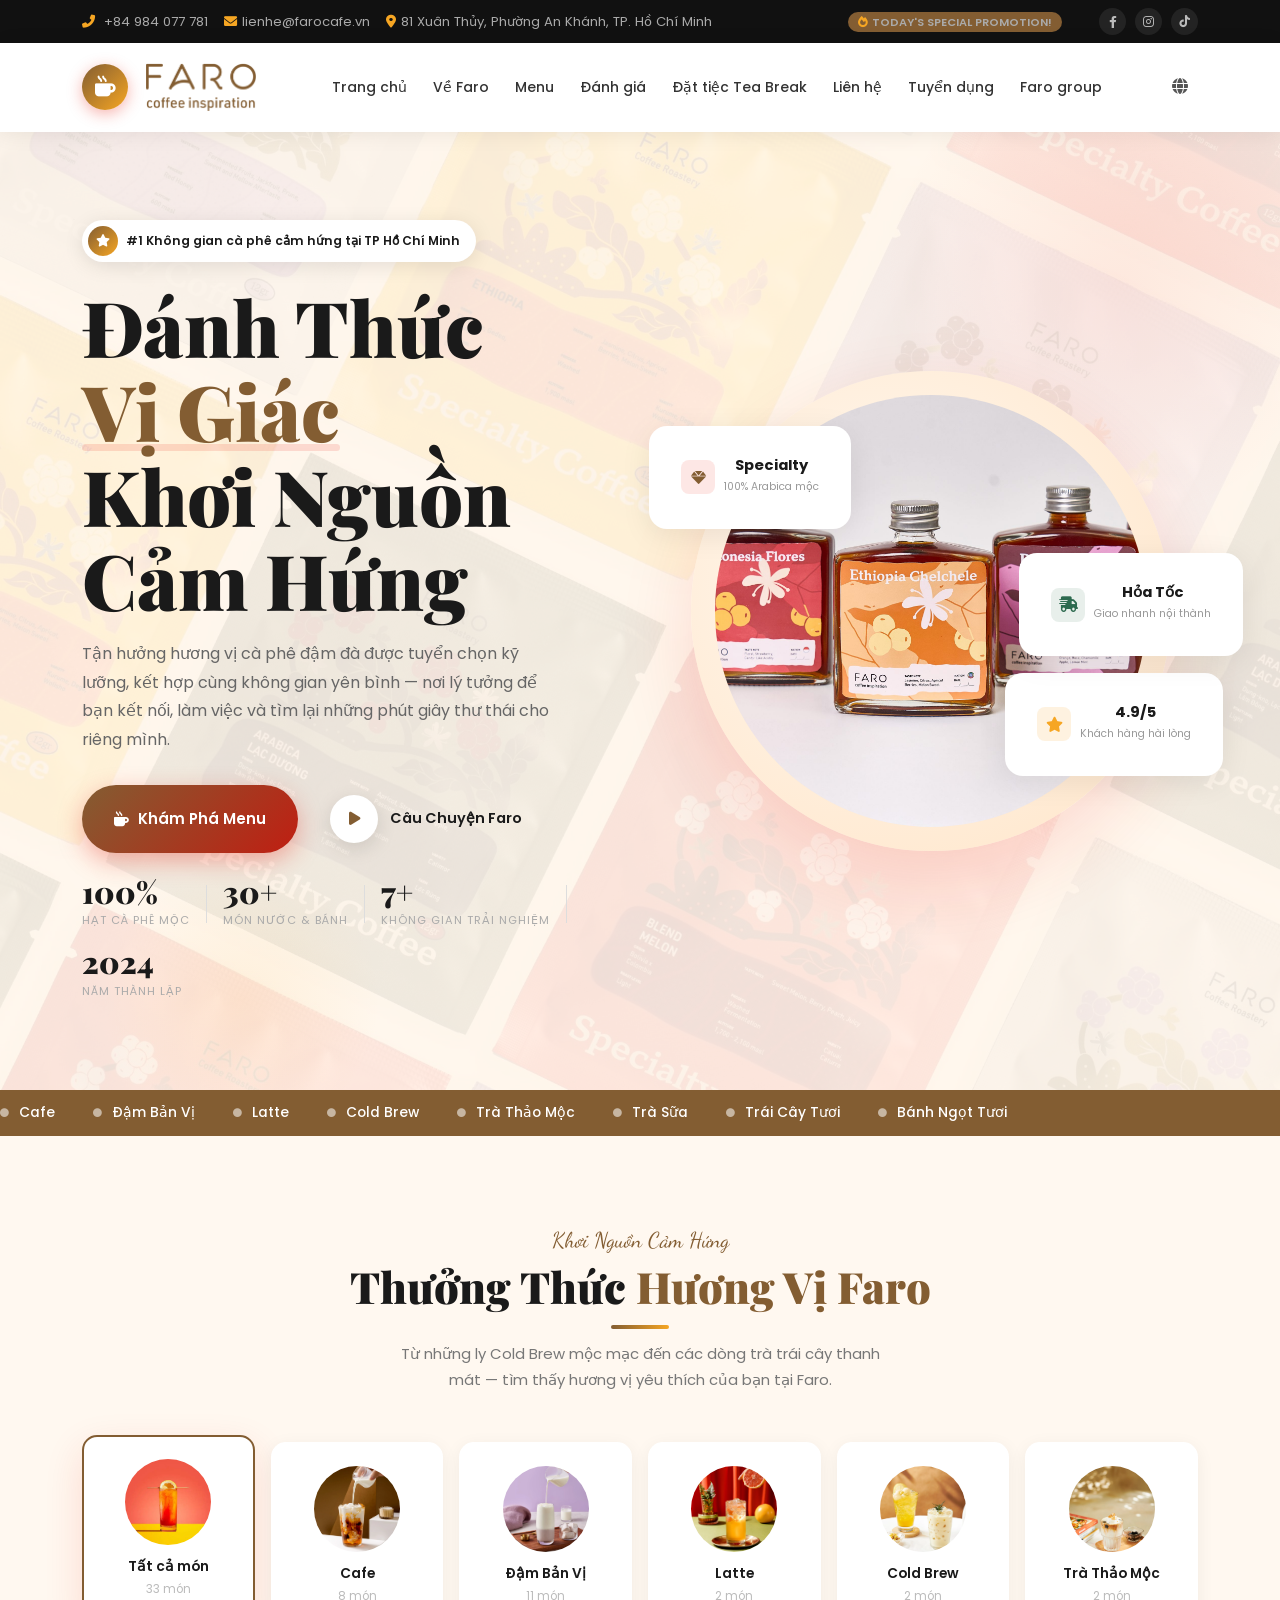
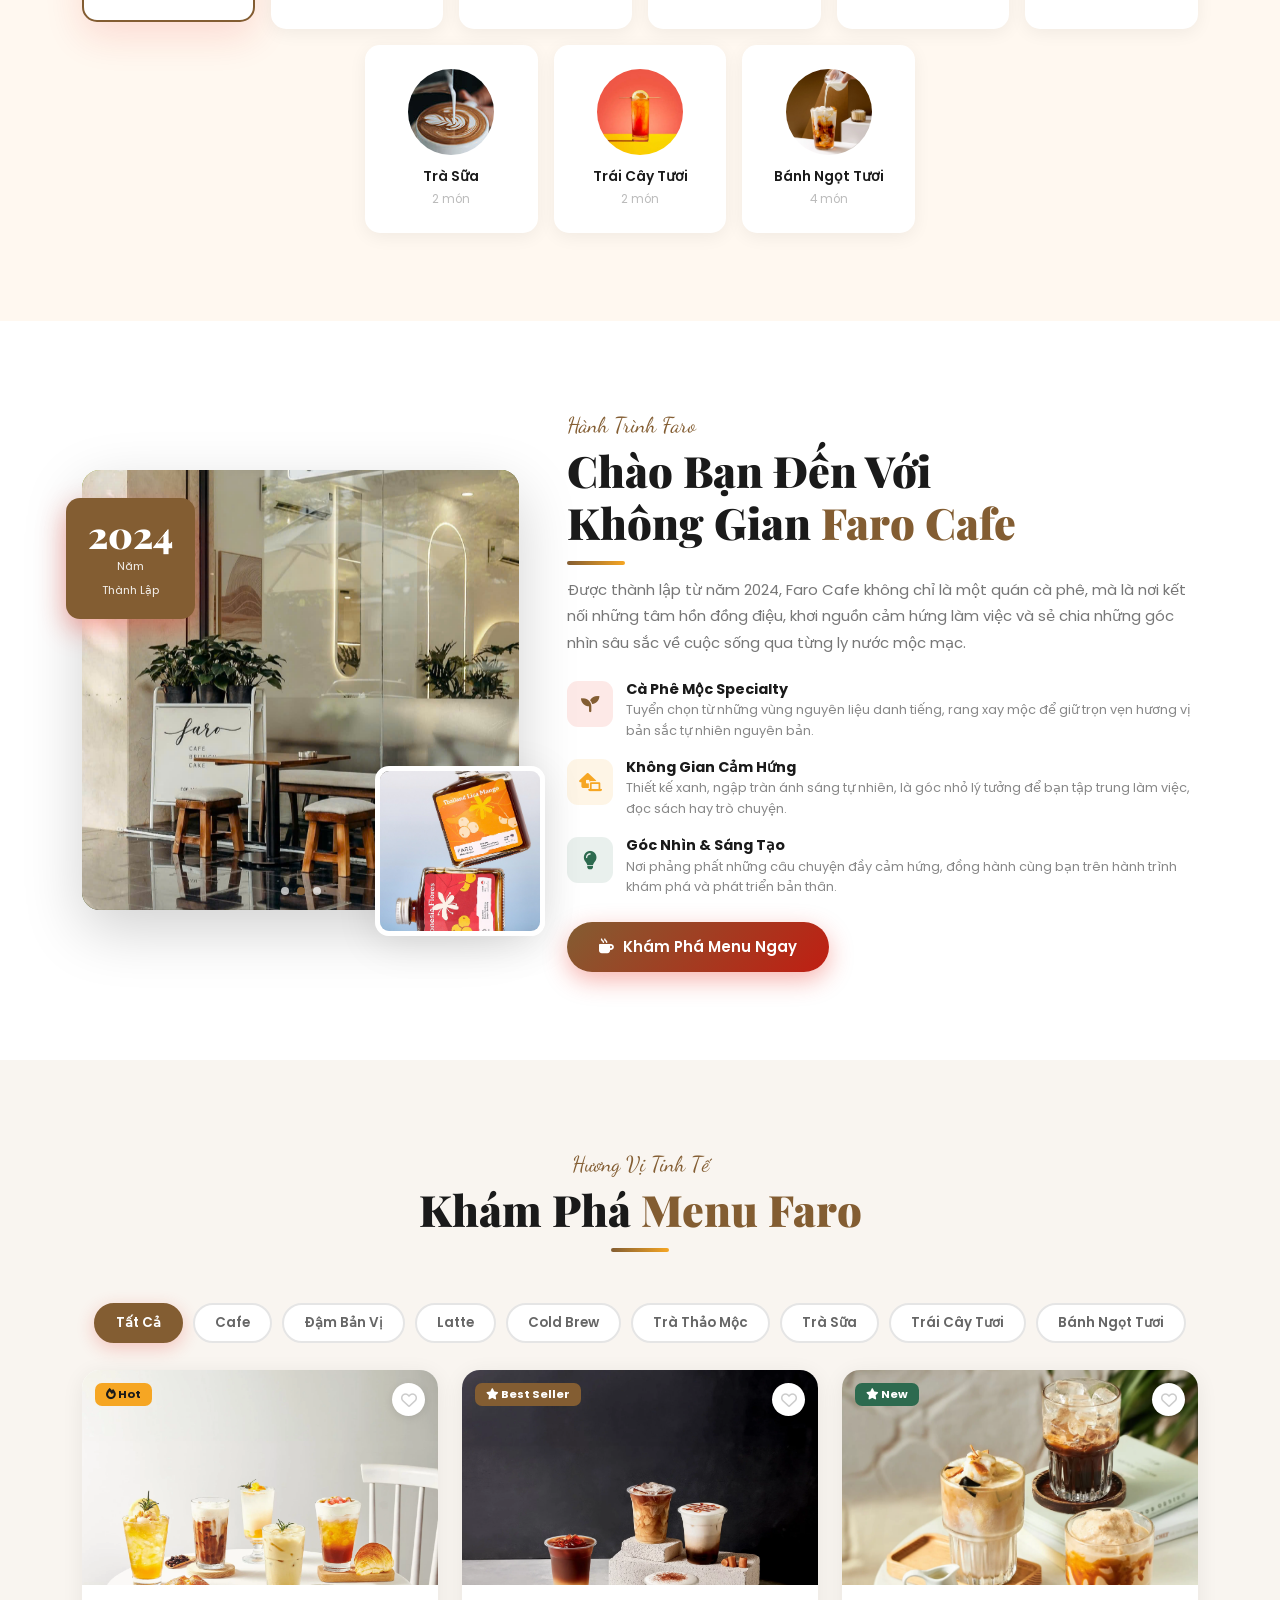
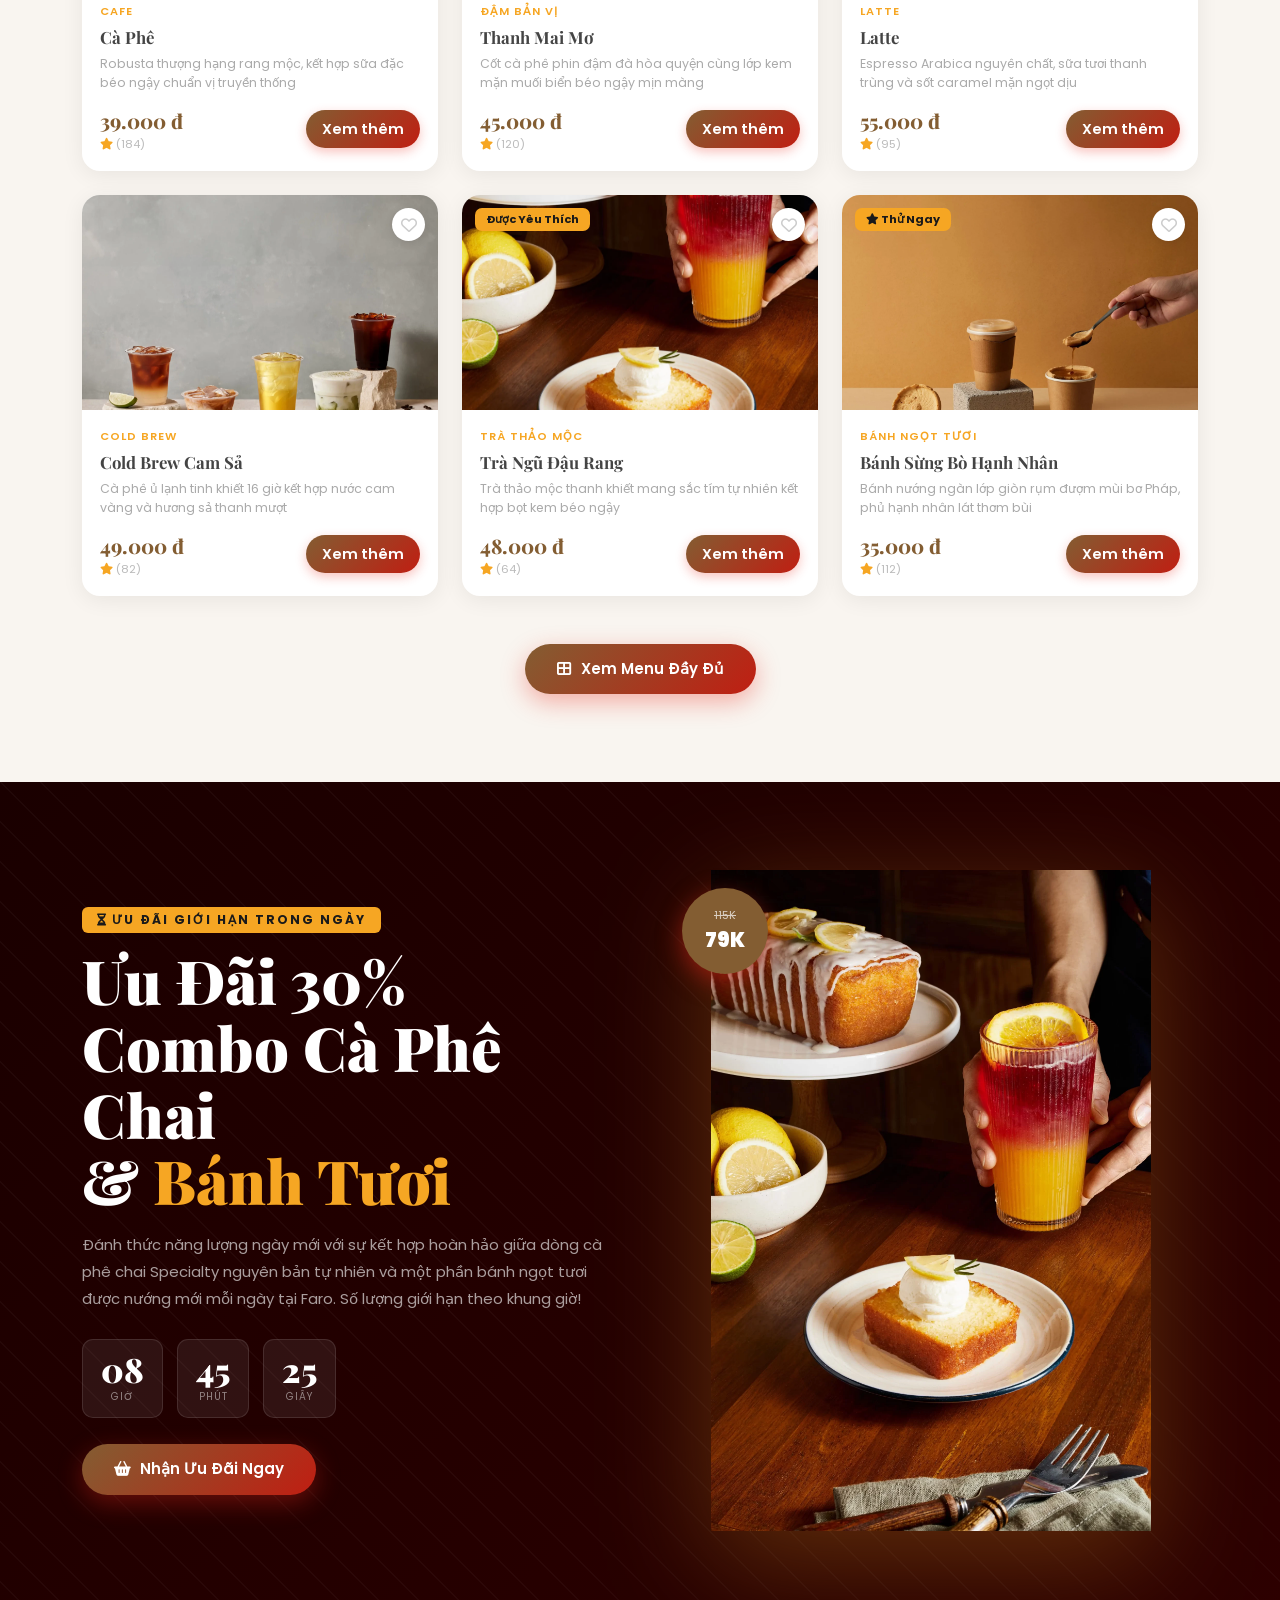
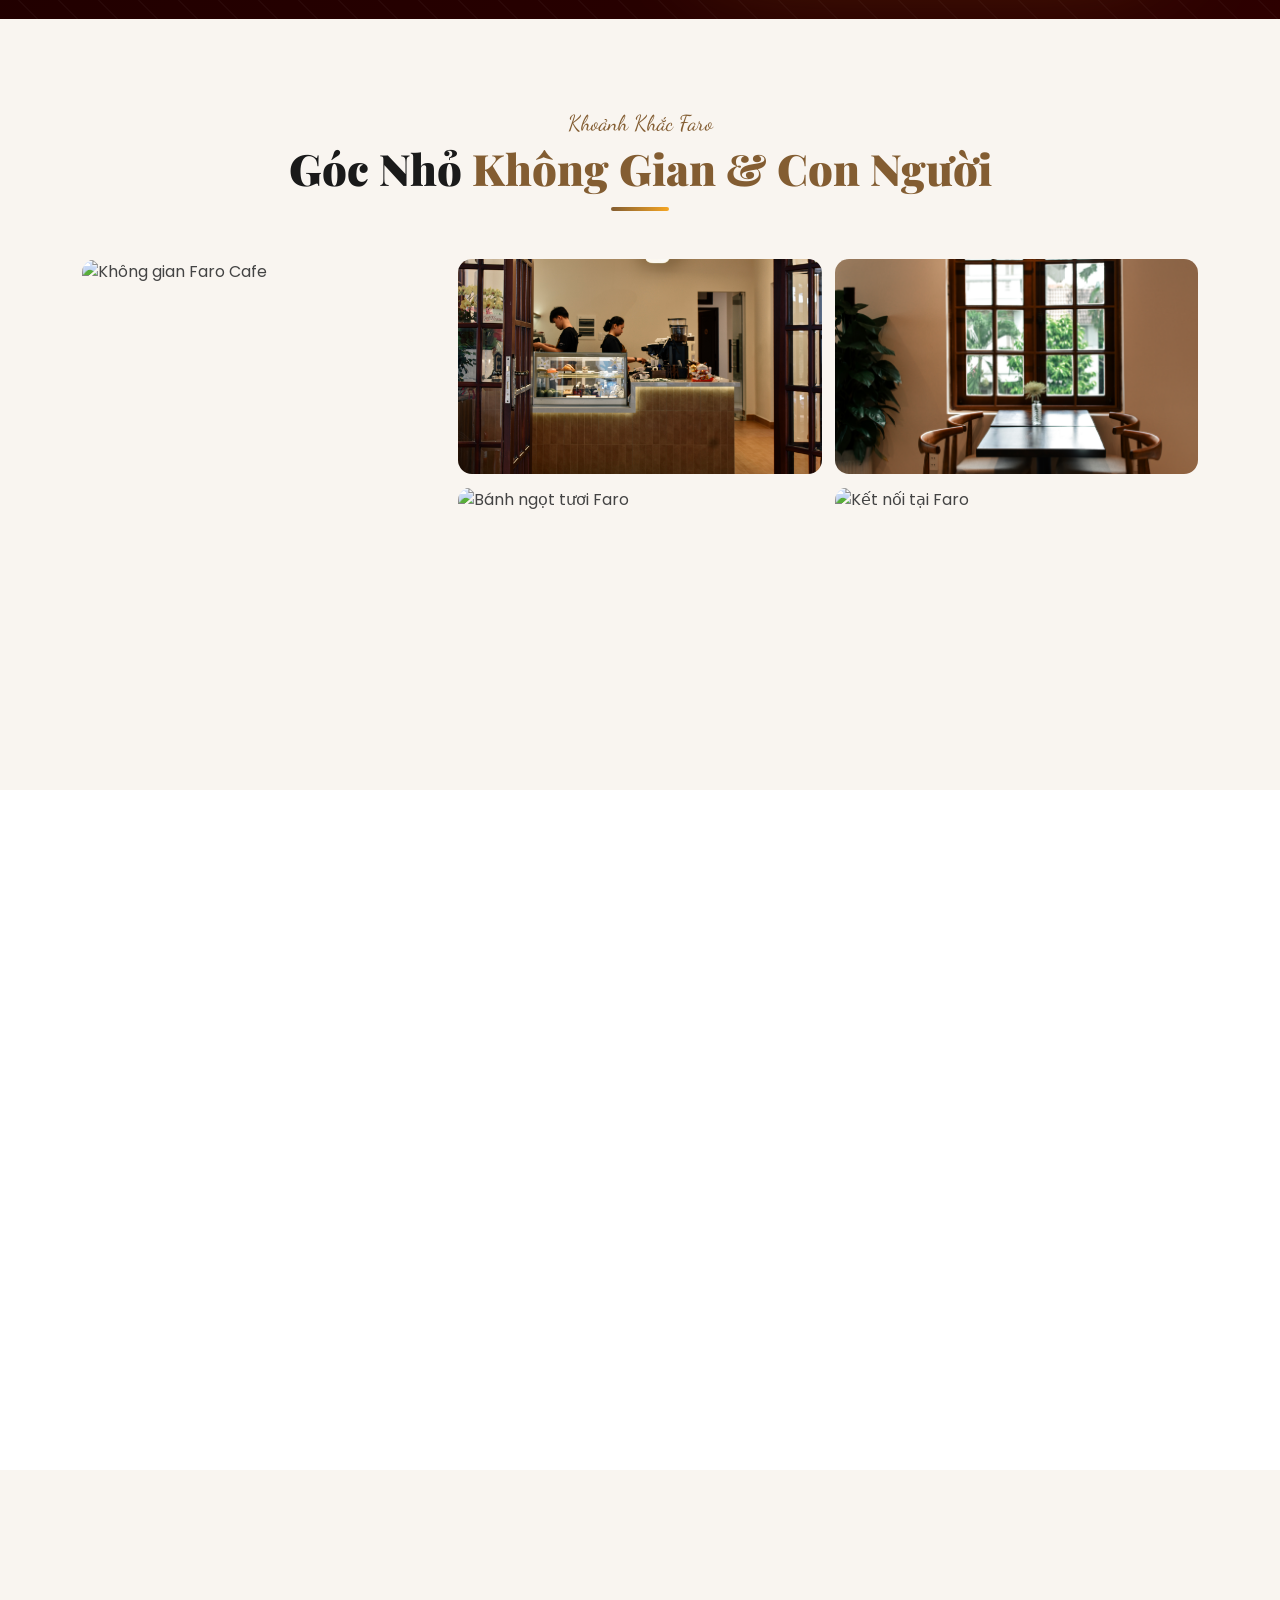
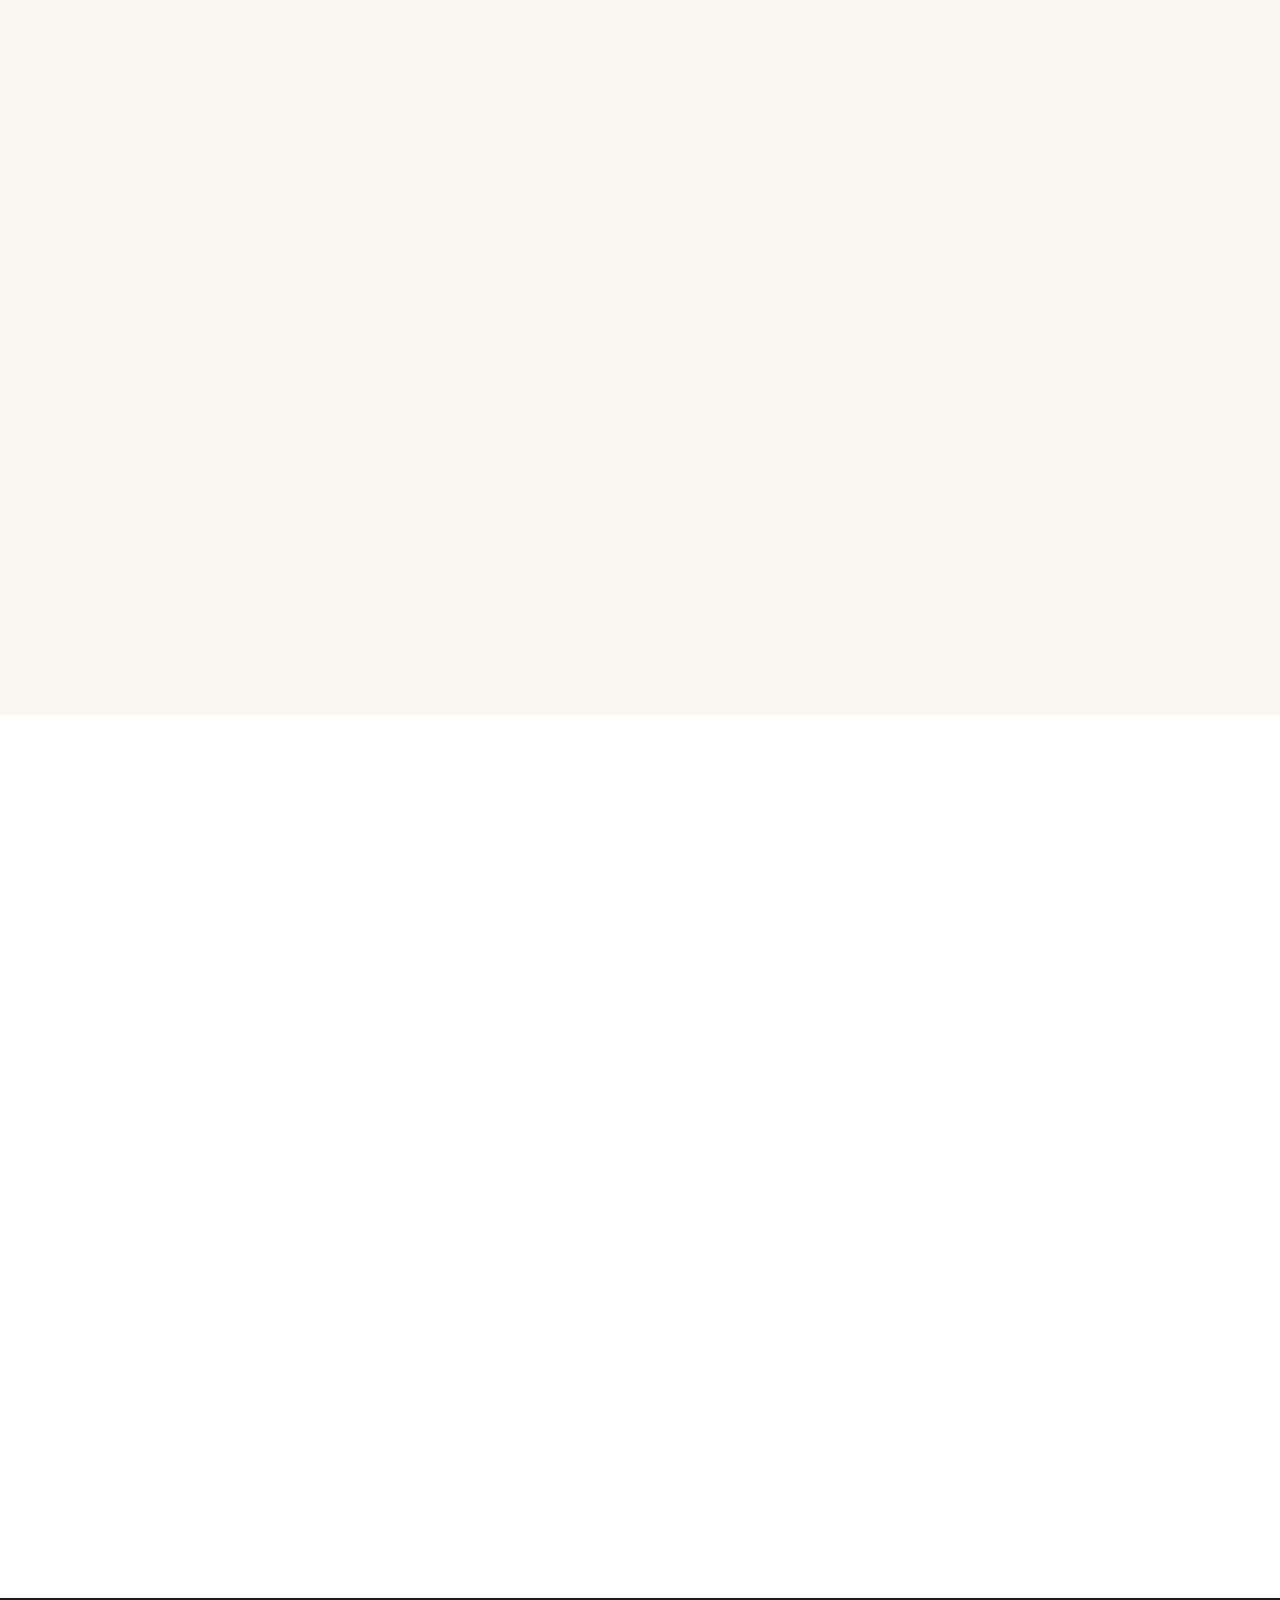
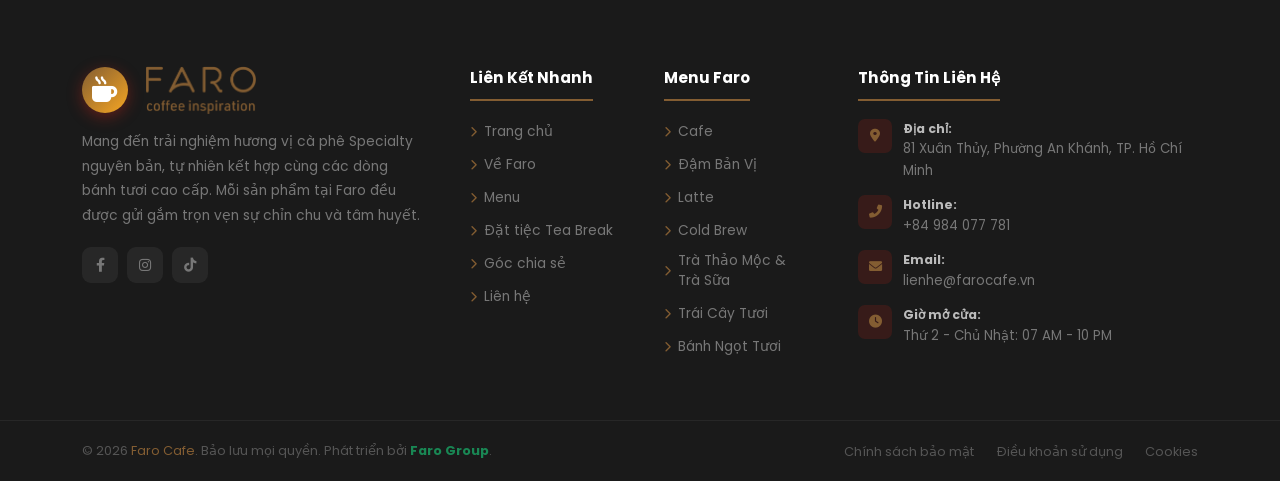
==== commit 5c507ec0: "update4 7/7/2026" ====
--- a/index.html
+++ b/index.html
@@ -78,7 +78,7 @@
                <ul class="navbar-nav mx-auto">
                   <li class="nav-item"><a class="nav-link active" href="#hero">Trang chủ</a></li>
                   <li class="nav-item"><a class="nav-link" href="#about">Về Faro</a></li>
-                  <li class="nav-item"><a class="nav-link" href="#menu">Thực đơn</a></li>
+                  <li class="nav-item"><a class="nav-link" href="#menu">Menu</a></li>
                   <li class="nav-item"><a class="nav-link" href="#testimonials">Đánh giá</a></li>
                   <li class="nav-item"><a class="nav-link" href="#reservation">Đặt tiệc Tea Break</a></li>
                   <li class="nav-item"><a class="nav-link" href="#contact-section">Liên hệ</a></li>
@@ -554,7 +554,7 @@
                </div>
             </div>
             <div class="text-center mt-5">
-               <a href="#" class="btn-red"><i class="fas fa-th-large"></i> Xem Thực Đơn Đầy Đủ</a>
+               <a href="#" class="btn-red"><i class="fas fa-th-large"></i> Xem Menu Đầy Đủ</a>
             </div>
          </div>
       </section>
@@ -991,7 +991,7 @@
                   <ul class="flinks ps-0">
                      <li><a href="#hero"><i class="fas fa-chevron-right"></i>Trang chủ</a></li>
                      <li><a href="#about"><i class="fas fa-chevron-right"></i>Về Faro</a></li>
-                     <li><a href="#menu"><i class="fas fa-chevron-right"></i>Thực đơn</a></li>
+                     <li><a href="#menu"><i class="fas fa-chevron-right"></i>Menu</a></li>
                      <li><a href="#teabreak"><i class="fas fa-chevron-right"></i>Đặt tiệc Tea Break</a></li>
                      <li><a href="#blog"><i class="fas fa-chevron-right"></i>Góc chia sẻ</a></li>
                      <li><a href="#contact-section"><i class="fas fa-chevron-right"></i>Liên hệ</a></li>
@@ -1000,7 +1000,7 @@
                
                <!-- Cột 3: Menu cập nhật theo danh mục mới của Faro -->
                <div class="col-sm-6 col-lg-2">
-                  <div class="ftit">Thực Đơn Faro</div>
+                  <div class="ftit"> Menu Faro</div>
                   <ul class="flinks ps-0">
                      <li><a href="#menu"><i class="fas fa-chevron-right"></i>Cafe</a></li>
                      <li><a href="#menu"><i class="fas fa-chevron-right"></i>Đậm Bản Vị</a></li>
--- a/css/style.css
+++ b/css/style.css
@@ -1140,283 +1140,6 @@
   margin-right: 5px;
 }
 
-/* ===================== HISTORY â€” FIX 8 ===================== */
-#history {
-  background: var(--cream);
-}
-.timeline {
-  position: relative;
-  padding: 18px 0;
-}
-.timeline::before {
-  content: "";
-  position: absolute;
-  left: 50%;
-  transform: translateX(-50%);
-  width: 2px;
-  background: linear-gradient(to bottom, var(--primary), var(--secondary));
-  top: 0;
-  bottom: 0;
-}
-/* Grid: left-col | dot-col | right-col */
-.tli {
-  display: grid;
-  grid-template-columns: 1fr 36px 1fr;
-  margin-bottom: 50px;
-  align-items: start;
-}
-.tl-left {
-  padding-right: 32px;
-  text-align: right;
-}
-.tl-center {
-  display: flex;
-  justify-content: center;
-  padding-top: 5px;
-}
-.tl-right {
-  padding-left: 32px;
-  text-align: left;
-}
-/* ODD â†’ show LEFT text, hide RIGHT */
-.tli:nth-child(odd) .tl-right {
-  visibility: hidden;
-}
-/* EVEN â†’ hide LEFT, show RIGHT */
-.tli:nth-child(even) .tl-left {
-  visibility: hidden;
-}
-.tldot {
-  width: 18px;
-  height: 18px;
-  border-radius: 50%;
-  background: var(--primary);
-  border: 4px solid #fff;
-  box-shadow: 0 0 0 3px rgba(232, 40, 26, 0.3);
-  flex-shrink: 0;
-}
-.tlyear {
-  font-family: "Dancing Script", cursive;
-  color: var(--primary);
-  font-size: 1.15rem;
-  margin-bottom: 3px;
-}
-.tl-left h5,
-.tl-right h5 {
-  font-size: 1.05rem;
-  font-weight: 700;
-  margin-bottom: 7px;
-  font-family: "Playfair Display", serif;
-  color: var(--dark);
-}
-.tl-left p,
-.tl-right p {
-  font-size: 0.83rem;
-  color: #888;
-  line-height: 1.7;
-  margin: 0;
-}
-@media (max-width: 767px) {
-  .timeline::before {
-    left: 16px;
-  }
-  .tli {
-    grid-template-columns: 32px 1fr;
-    gap: 0;
-  }
-  .tl-left {
-    display: none;
-  }
-  .tl-right {
-    display: block !important;
-    visibility: visible !important;
-    padding-left: 18px;
-    text-align: left;
-  }
-  .tl-center {
-    padding-top: 5px;
-  }
-  .tli:nth-child(even) .tl-left {
-    display: none;
-  }
-  .tli:nth-child(odd) .tl-right {
-    visibility: visible !important;
-  }
-}
-
-/* ===================== CHEFS ===================== */
-#chefs {
-  background: #fff;
-}
-.chcard {
-  border-radius: 18px;
-  overflow: hidden;
-  background: #fff;
-  transition: 0.4s;
-  box-shadow: 0 4px 18px rgba(0, 0, 0, 0.07);
-}
-.chcard:hover {
-  transform: translateY(-9px);
-  box-shadow: var(--shadow-lg);
-}
-.chimg {
-  position: relative;
-  overflow: hidden;
-  height: 268px;
-  background: var(--cream2);
-}
-.chimg img {
-  width: 100%;
-  height: 100%;
-  object-fit: cover;
-  object-position: top;
-  transition: 0.5s;
-}
-.chcard:hover .chimg img {
-  transform: scale(1.05);
-}
-.chsoc {
-  position: absolute;
-  bottom: -50px;
-  left: 0;
-  right: 0;
-  display: flex;
-  justify-content: center;
-  gap: 7px;
-  transition: 0.4s;
-  padding: 10px 0;
-  background: linear-gradient(to top, rgba(0, 0, 0, 0.7), transparent);
-}
-.chcard:hover .chsoc {
-  bottom: 0;
-}
-.chsoc a {
-  width: 33px;
-  height: 33px;
-  border-radius: 50%;
-  background: rgba(255, 255, 255, 0.2);
-  display: flex;
-  align-items: center;
-  justify-content: center;
-  color: #fff;
-  font-size: 0.78rem;
-  transition: 0.3s;
-}
-.chsoc a:hover {
-  background: var(--primary);
-}
-.chbody {
-  padding: 18px;
-  text-align: center;
-}
-.chnm {
-  font-size: 1.05rem;
-  font-weight: 700;
-  margin-bottom: 2px;
-}
-.chrole {
-  font-size: 0.78rem;
-  color: var(--primary);
-  font-weight: 600;
-  text-transform: uppercase;
-  letter-spacing: 0.8px;
-}
-.chexp {
-  font-size: 0.76rem;
-  color: #bbb;
-  margin-top: 5px;
-}
-
-/* ===================== HOURS ===================== */
-#hours {
-  background: linear-gradient(135deg, var(--green), #1a4a35);
-  position: relative;
-  overflow: hidden;
-}
-.hrsbg {
-  position: absolute;
-  inset: 0;
-  opacity: 0.05;
-  background: repeating-linear-gradient(
-    45deg,
-    #fff 0,
-    #fff 1px,
-    transparent 0,
-    transparent 50%
-  );
-  background-size: 28px 28px;
-}
-.hrscard {
-  background: rgba(255, 255, 255, 0.08);
-  border: 1px solid rgba(255, 255, 255, 0.14);
-  border-radius: 18px;
-  padding: 28px;
-}
-.hrsrow {
-  display: flex;
-  justify-content: space-between;
-  align-items: center;
-  padding: 13px 0;
-  border-bottom: 1px solid rgba(255, 255, 255, 0.09);
-}
-.hrsrow:last-child {
-  border: none;
-}
-.hrsday {
-  color: rgba(255, 255, 255, 0.78);
-  font-size: 0.9rem;
-  font-weight: 500;
-}
-.hrstime {
-  color: #fff;
-  font-weight: 700;
-  font-size: 0.9rem;
-}
-.hdot {
-  width: 7px;
-  height: 7px;
-  border-radius: 50%;
-}
-.hdot.on {
-  background: #4ade80;
-  box-shadow: 0 0 7px #4ade80;
-}
-.hdot.off {
-  background: #ff6b6b;
-}
-.hrscta {
-  background: var(--primary);
-  border-radius: 18px;
-  padding: 28px;
-  text-align: center;
-  box-shadow: 0 18px 48px rgba(232, 40, 26, 0.4);
-}
-.hrscta h4 {
-  color: #fff;
-  font-size: 1.4rem;
-  font-weight: 800;
-}
-.hrscta p {
-  color: rgba(255, 255, 255, 0.78);
-  font-size: 0.86rem;
-  margin: 9px 0 18px;
-}
-.btnw {
-  background: #fff;
-  color: var(--primary);
-  border-radius: 50px;
-  padding: 11px 28px;
-  font-weight: 700;
-  font-size: 0.88rem;
-  display: inline-block;
-  transition: 0.3s;
-}
-.btnw:hover {
-  transform: translateY(-3px);
-  box-shadow: 0 10px 24px rgba(0, 0, 0, 0.2);
-  color: var(--primary);
-}
-
 /* ===================== TESTIMONIALS ===================== */
 #testimonials {
   background: #fff;
@@ -1543,108 +1266,6 @@
   font-size: 0.88rem;
 }
 
-/* ===================== BLOG ===================== */
-#blog {
-  background: var(--light);
-}
-.blcard {
-  background: #fff;
-  border-radius: 18px;
-  overflow: hidden;
-  transition: 0.4s;
-  box-shadow: 0 4px 18px rgba(0, 0, 0, 0.06);
-}
-.blcard:hover {
-  transform: translateY(-7px);
-  box-shadow: var(--shadow-lg);
-}
-.blimg {
-  position: relative;
-  height: 195px;
-  overflow: hidden;
-}
-.blimg img {
-  width: 100%;
-  height: 100%;
-  object-fit: cover;
-  transition: 0.5s;
-}
-.blcard:hover .blimg img {
-  transform: scale(1.06);
-}
-.bldatebdg {
-  position: absolute;
-  top: 14px;
-  left: 14px;
-  background: var(--primary);
-  color: #fff;
-  border-radius: 9px;
-  padding: 5px 11px;
-  text-align: center;
-  line-height: 1.2;
-}
-.bldatebdg .bd {
-  font-size: 1.15rem;
-  font-weight: 800;
-  display: block;
-}
-.bldatebdg .bm {
-  font-size: 0.63rem;
-  text-transform: uppercase;
-  letter-spacing: 0.8px;
-}
-.blbody {
-  padding: 20px;
-}
-.bltag {
-  font-size: 0.7rem;
-  font-weight: 600;
-  color: var(--primary);
-  text-transform: uppercase;
-  letter-spacing: 0.8px;
-  margin-bottom: 7px;
-}
-.bltit {
-  font-size: 1rem;
-  font-weight: 700;
-  margin-bottom: 9px;
-  line-height: 1.4;
-}
-.bltit a {
-  color: var(--dark);
-}
-.bltit a:hover {
-  color: var(--primary);
-}
-.blmeta {
-  display: flex;
-  gap: 14px;
-  font-size: 0.76rem;
-  color: #bbb;
-  margin-bottom: 13px;
-}
-.blmeta i {
-  color: var(--primary);
-  margin-right: 3px;
-}
-.blmore {
-  font-size: 0.8rem;
-  font-weight: 600;
-  color: var(--primary);
-  display: inline-flex;
-  align-items: center;
-  gap: 5px;
-}
-.blmore i {
-  transition: 0.3s;
-}
-.blmore:hover {
-  color: var(--dark);
-}
-.blmore:hover i {
-  transform: translateX(5px);
-}
-
 /* ===================== NEWSLETTER ===================== */
 #newsletter {
   background: linear-gradient(135deg, var(--primary), #8b0000);
@@ -1665,57 +1286,6 @@
 .nlw h2 {
   color: #fff;
   font-size: 2.1rem;
-}
-/* Newsletter form â€” fixed layout */
-.nl-form-wrap {
-  display: flex;
-  gap: 10px;
-  max-width: 560px;
-  margin: 0 auto;
-  align-items: center;
-}
-.nlinput {
-  flex: 1;
-  min-width: 0;
-  border: none;
-  border-radius: 50px;
-  padding: 14px 22px;
-  font-size: 0.9rem;
-  outline: none;
-  font-family: "Poppins", sans-serif;
-  color: #333;
-}
-.nlbtn {
-  flex-shrink: 0;
-  background: var(--secondary);
-  color: var(--dark);
-  border: none;
-  border-radius: 50px;
-  padding: 14px 26px;
-  font-weight: 700;
-  font-size: 0.9rem;
-  cursor: pointer;
-  white-space: nowrap;
-  transition: 0.3s;
-  font-family: "Poppins", sans-serif;
-}
-.nlbtn:hover {
-  transform: scale(1.05);
-  box-shadow: 0 6px 18px rgba(0, 0, 0, 0.2);
-}
-@media (max-width: 540px) {
-  .nl-form-wrap {
-    flex-direction: column;
-    padding: 0 10px;
-  }
-  .nlinput {
-    width: 100%;
-    border-radius: 12px;
-  }
-  .nlbtn {
-    width: 100%;
-    border-radius: 12px;
-  }
 }
 
 /* ===================== CONTACT â€” FIX 6 ===================== */
@@ -2583,3 +2153,95 @@
     font-size: 1.8rem;
   }
 }
+
+/* ============================================================
+   KỊCH ĐỘC - SỬA TRIỆT ĐỂ LỖI CHỒNG LẤN TRÊN MOBILE (MAX-WIDTH: 991px)
+   ============================================================ */
+@media (max-width: 991px) {
+   /* 1. Ép tất cả các section trả về chiều cao tự động theo nội dung, không cho phép cố định height */
+   #reservation, 
+   #contact-section, 
+   footer {
+      height: auto !important;
+      min-height: min-content !important;
+      position: relative !important;
+      top: 0 !important;
+      transform: none !important;
+      display: block !important;
+      clear: both !important;
+   }
+
+   /* 2. Khử lỗi chồng lấn do các thẻ con bên trong có thể bị dính thuộc tính position: absolute */
+   #reservation .col-lg-4,
+   #reservation .col-lg-8,
+   #contact-section .col-lg-4,
+   #contact-section .col-lg-8,
+   footer .col-lg-4,
+   footer .col-sm-6 {
+      position: relative !important;
+      top: 0 !important;
+      left: 0 !important;
+      transform: none !important;
+      width: 100% !important; /* Ép giãn phẳng 100% chiều ngang */
+      height: auto !important;
+      margin-bottom: 30px !important; /* Tạo khoảng cách an toàn cực mạnh giữa các khối */
+   }
+
+   /* 3. Đảm bảo form card (.fcard) và khối thông tin (.ctdark) co giãn tự nhiên */
+   .fcard, .ctdark {
+      position: relative !important;
+      height: auto !important;
+      top: 0 !important;
+      transform: none !important;
+      margin-bottom: 15px !important;
+   }
+
+   /* 4. Sửa lỗi icon và text liên hệ đè lên nhau */
+   .ctitem, .fci {
+      display: flex !important;
+      flex-direction: row !important;
+      align-items: flex-start !important;
+      gap: 15px !important;
+      width: 100% !important;
+      height: auto !important;
+      position: relative !important;
+   }
+
+   .ctinfo, .fciinfo {
+      flex: 1 !important;
+      white-space: normal !important; /* Chống tràn chữ hàng ngang */
+      word-break: break-word !important;
+   }
+}
+
+@media (max-width: 767px) {
+   /* 5. Tăng khoảng cách đệm (Padding) cho toàn bộ các Section để các khối có không gian "thở" */
+   section {
+      padding: 60px 0 !important; /* Thay vì 55px đè nhau, tăng lên để tạo khoảng cách */
+   }
+   
+   footer {
+      padding-top: 50px !important;
+      padding-bottom: 20px !important;
+   }
+
+   /* 6. Tránh việc các ô nhập liệu (input, select, textarea) đè lên nhau trên mobile */
+   .fcard .row > div {
+      margin-bottom: 12px !important;
+   }
+   .fcard .row > div:last-child {
+      margin-bottom: 0 !important;
+   }
+
+   /* 7. Định vị lại bản quyền chân trang không cho dính lẹo */
+   .fbot {
+      position: relative !important;
+      margin-top: 30px !important;
+      padding: 20px 0 !important;
+   }
+   .fbot .d-flex {
+      flex-direction: column !important;
+      text-align: center !important;
+      gap: 15px !important;
+   }
+}
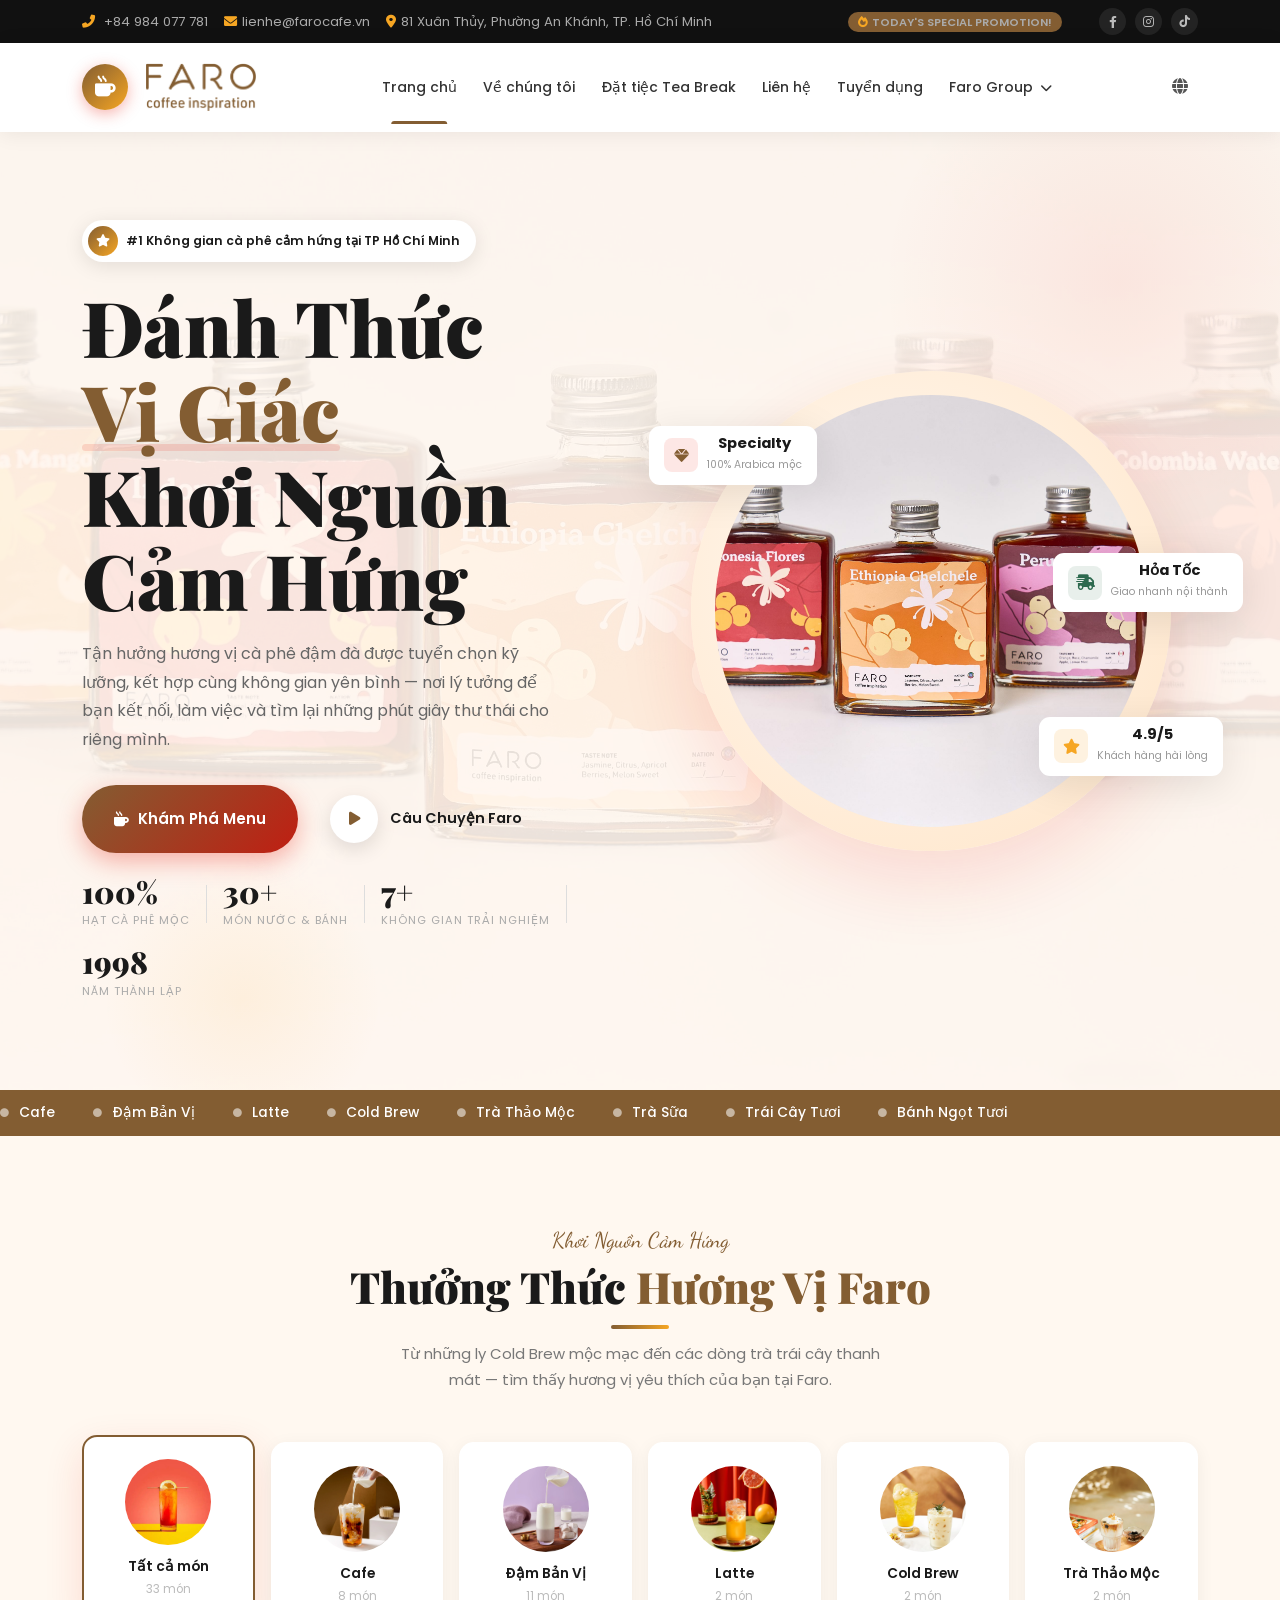
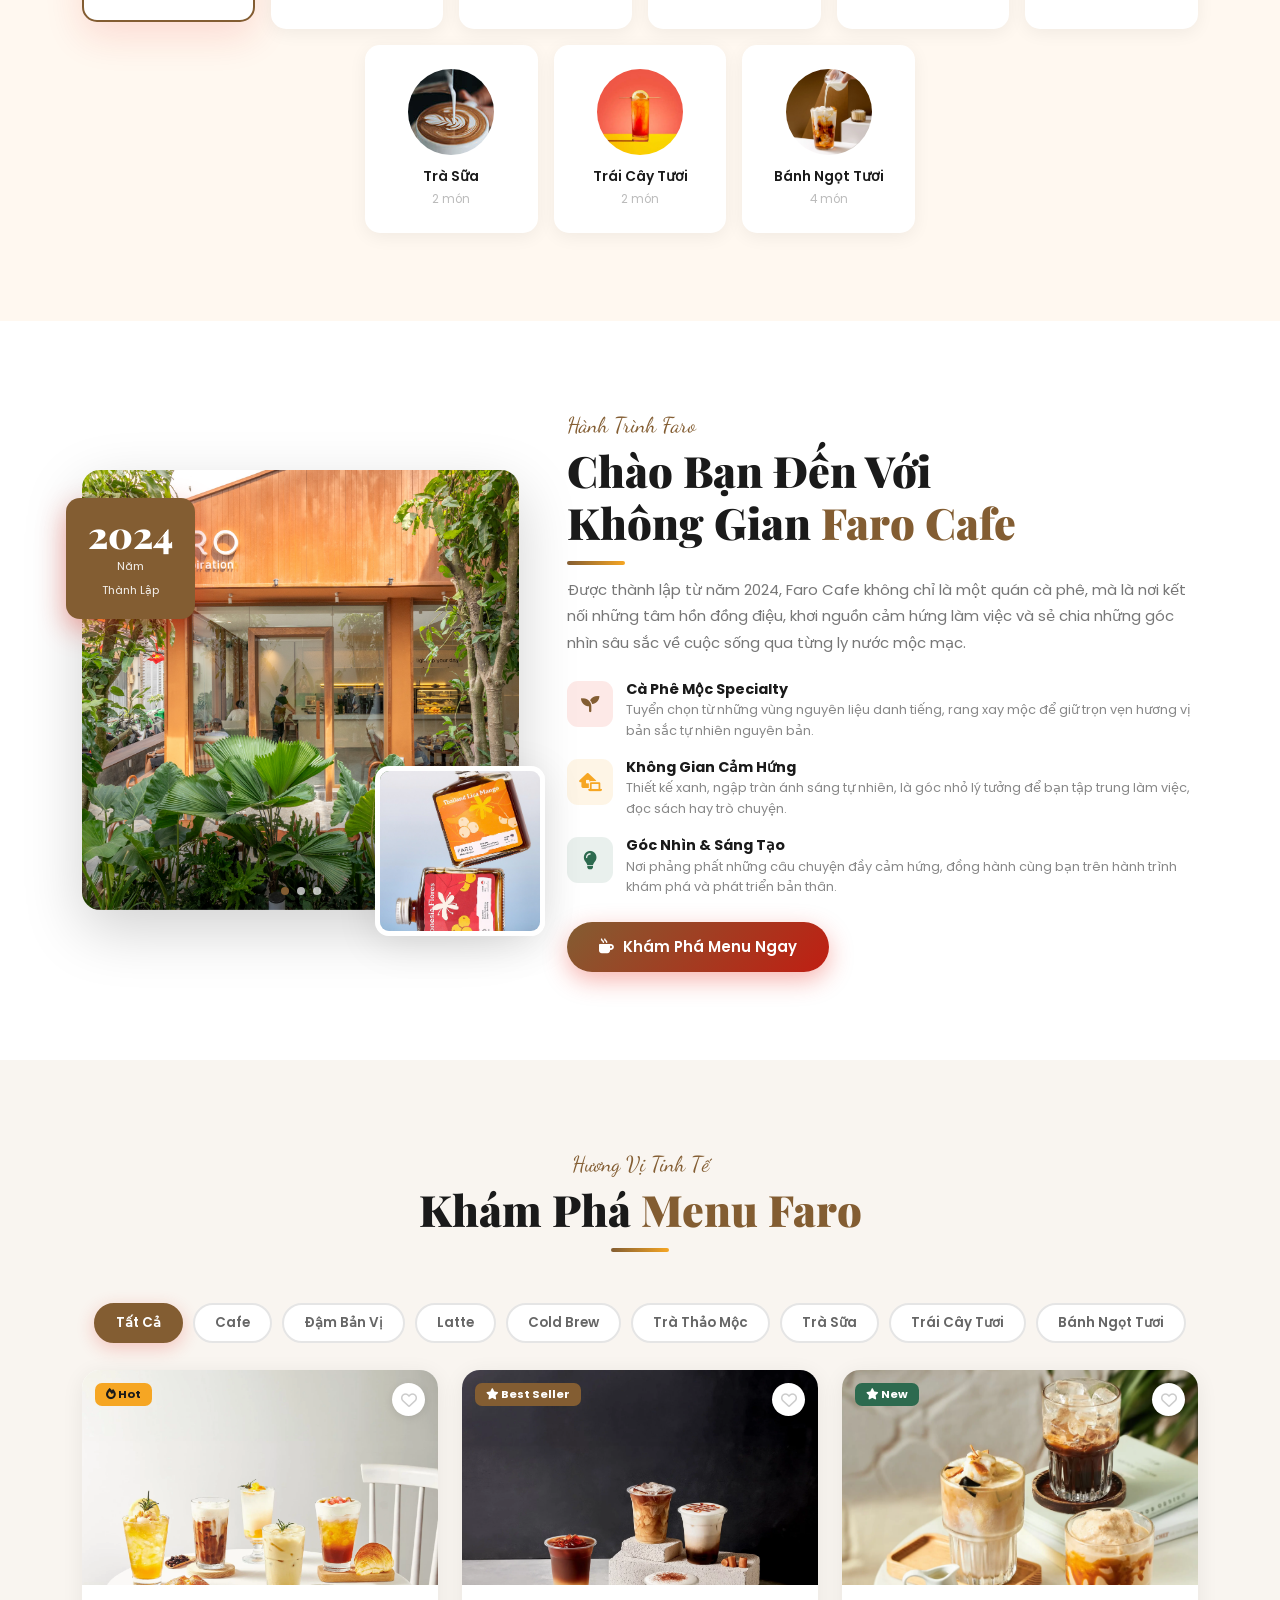
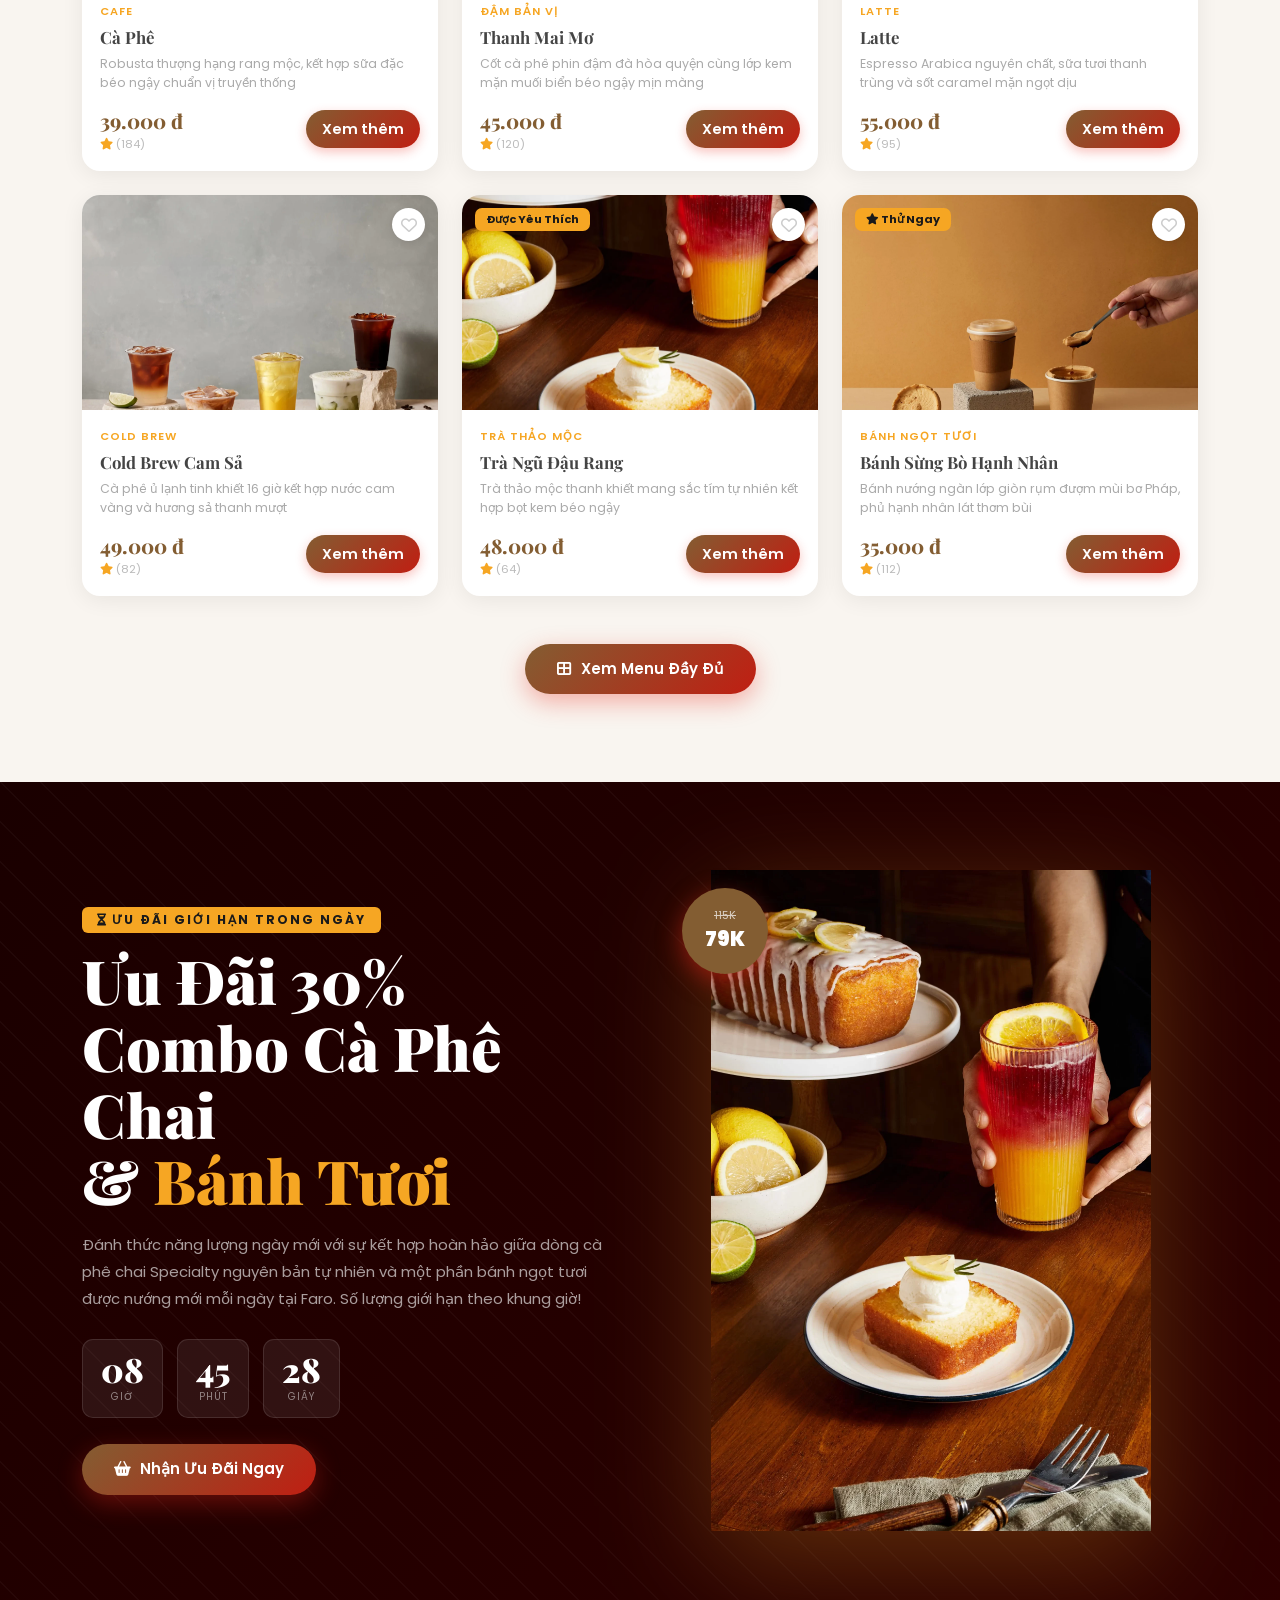
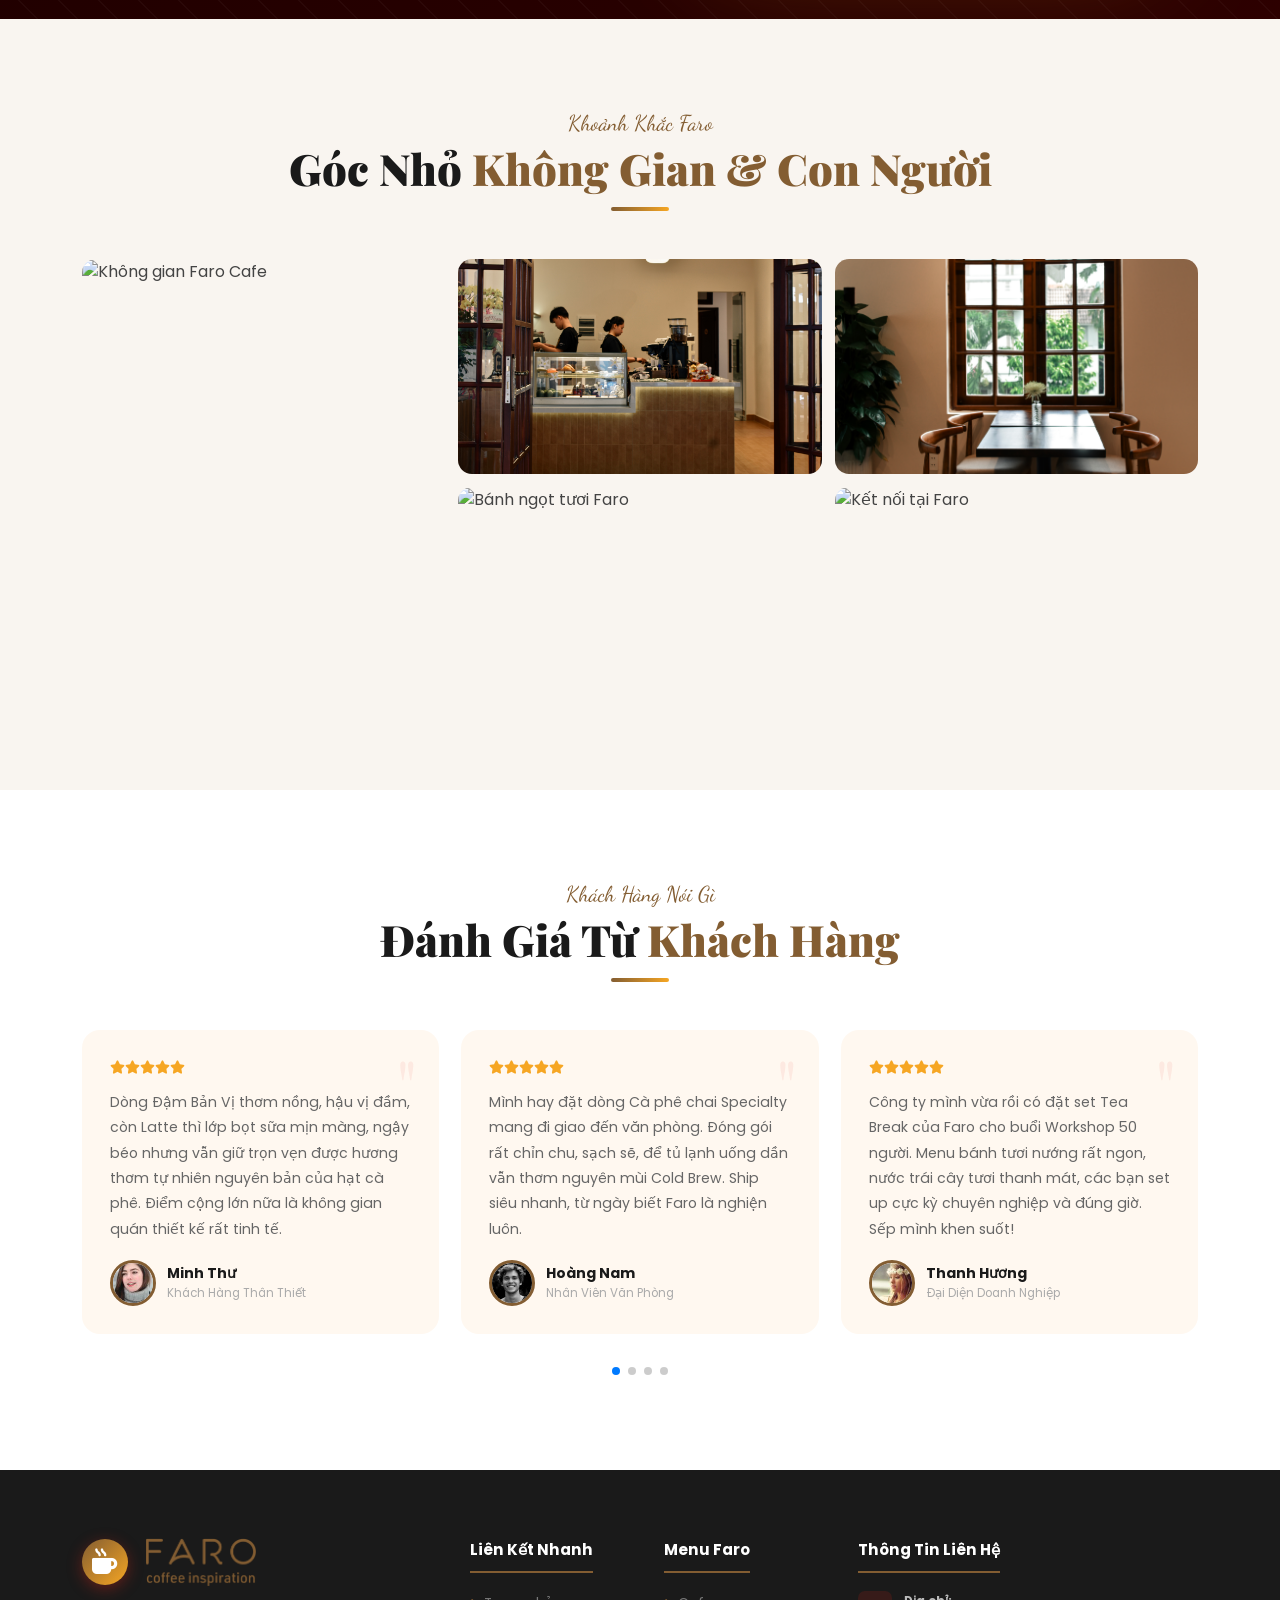
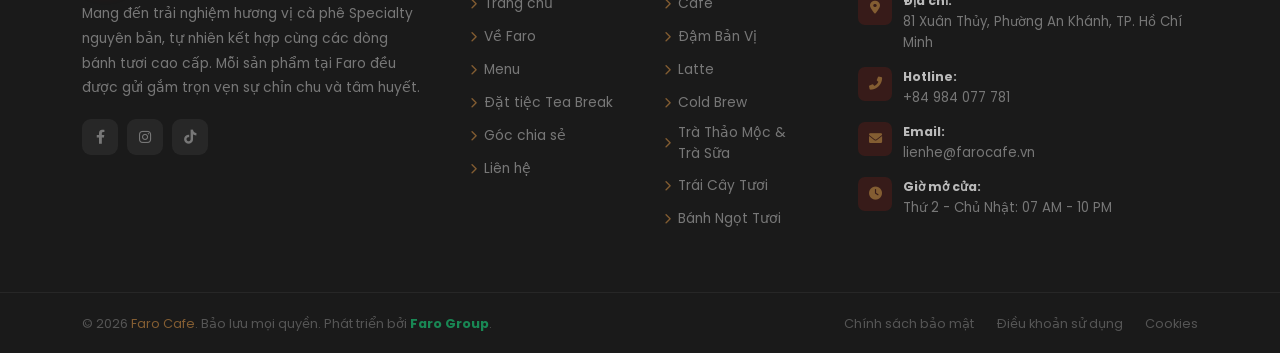
==== commit 41ff0794: "update1 9/7/2026" ====
--- a/index.html
+++ b/index.html
@@ -49,84 +49,26 @@
                   <a href="#special"><span class="ttag"><i class="fas fa-fire me-1"></i>Today's special promotion!</span></a>
                   
                   <div class="tsoc">
-                     <a href="#"><i class="fab fa-facebook-f"></i></a>
-                     <a href="#"><i class="fab fa-instagram"></i></a>
-                     <a href="#"><i class="fab fa-tiktok"></i></a>
+                     <a href="https://www.facebook.com/farocafe.sg" target="_blank" rel="noopener noreferrer">
+                        <i class="fab fa-facebook-f"></i>
+                     </a>
+
+                     <a href="https://www.instagram.com/farocafe.sg" target="_blank" rel="noopener noreferrer">
+                        <i class="fab fa-instagram"></i>
+                     </a>
+
+                     <a href="https://www.tiktok.com/@farocafe.sg" target="_blank" rel="noopener noreferrer">
+                        <i class="fab fa-tiktok"></i>
+                     </a>
                   </div>
                </div>
             </div>
          </div>
       </div>
-      <!-- ============================================================
-         NAVBAR
-         ============================================================ -->
-     <nav class="navbar navbar-expand-lg" id="nav">
-         <div class="container">
-            <!-- Thêm lại icon ly nước nóng phía trước hình ảnh logo -->
-            <a class="navbar-brand" href="#">
-               <div class="blogo">
-                  <div class="bico me-2"><i class="fas fa-mug-hot"></i></div>
-                  <img src="img/ten-thuong-hieu-faro.png" alt="Faro Coffee Inspiration" class="logo-img"/>
-               </div>
-            </a>
-            
-            <button class="navbar-toggler border-0" type="button" data-bs-toggle="collapse" data-bs-target="#navmenu">
-               <i class="fas fa-bars" style="color:var(--primary);font-size:1.35rem;"></i>
-            </button>
-            
-            <div class="collapse navbar-collapse" id="navmenu">
-               <ul class="navbar-nav mx-auto">
-                  <li class="nav-item"><a class="nav-link active" href="#hero">Trang chủ</a></li>
-                  <li class="nav-item"><a class="nav-link" href="#about">Về Faro</a></li>
-                  <li class="nav-item"><a class="nav-link" href="#menu">Menu</a></li>
-                  <li class="nav-item"><a class="nav-link" href="#testimonials">Đánh giá</a></li>
-                  <li class="nav-item"><a class="nav-link" href="#reservation">Đặt tiệc Tea Break</a></li>
-                  <li class="nav-item"><a class="nav-link" href="#contact-section">Liên hệ</a></li>
-                  <li class="nav-item"><a class="nav-link" href="#">Tuyển dụng</a></li>
-                  <li class="nav-item"><a class="nav-link" href="#">Faro group</a></li>
-               </ul>
-               <div class="d-flex align-items-center gap-1">
-                  <button id="navSearchBtn" title="Thay đổi ngôn ngữ / Change Language">
-                     <i class="fas fa-globe"></i>
-                  </button>
-               </div>
-            </div>
-         </div>
-      </nav>
-      <!-- ============================================================
-         FIX 1 � SEARCH OVERLAY POPUP
-         ============================================================ -->
-<!-- ============================================================
-         LANGUAGE SELECTION OVERLAY POPUP
-         ============================================================ -->
-      <div id="searchOv">
-         <!-- Nút đóng popup -->
-         <button class="sovclose" id="searchClose" title="Đóng"><i class="fas fa-times"></i></button>
-         
-         <div class="sovbox text-center">
-            <div class="lang-globe-icon mb-3">
-               <i class="fas fa-globe"></i>
-            </div>
-            <h4>Chọn ngôn ngữ của bạn / Select your language</h4>
-            <p class="text-muted small mb-4">Thay đổi ngôn ngữ hiển thị trên toàn bộ hệ thống website Faro Cafe</p>
-            
-            <!-- Danh sách các ngôn ngữ để người dùng lựa chọn -->
-            <div class="sovcats justify-content-center">
-               <div class="sovcat active" data-lang="vi">
-                  <span class="lang-flag">🇻🇳</span>Tiếng Việt
-               </div>
-               <div class="sovcat" data-lang="en">
-                  <span class="lang-flag">🇺🇸</span>English
-               </div>
-            </div>
-            
-            <!-- Gợi ý các vùng nhanh hoặc ghi chú hệ thống -->
-            <div class="sovtrend mt-4">
-               <p><i class="fas fa-info-circle me-1" style="color:var(--primary);"></i> Ghi chú / Note</p>
-               <span class="ttag">Hệ thống tự động lưu tùy chọn của bạn cho lần truy cập sau</span>
-            </div>
-         </div>
-      </div>
+      
+      <!-- Link header-->
+      <div id="header-placeholder"></div>
+
       <!-- ============================================================
          HERO
          ============================================================ -->
@@ -226,56 +168,56 @@
                   </div>
                </div>
                <div class="col-6 col-sm-4 col-md-3 col-lg-2" data-aos="zoom-in" data-aos-delay="70">
-                  <div class="catcard" data-filter="burgers">
+                  <div class="catcard" data-filter="cafes">
                      <img class="catimg" src="img/category/category2.webp" alt=""/>
                      <div class="catnm">Cafe</div>
                      <div class="catct">8 món</div>
                   </div>
                </div>
                <div class="col-6 col-sm-4 col-md-3 col-lg-2" data-aos="zoom-in" data-aos-delay="140">
-                  <div class="catcard" data-filter="pizza">
+                  <div class="catcard" data-filter="dam-ban-vi">
                      <img class="catimg" src="img/category/category3.webp" alt=""/>
                      <div class="catnm">Đậm Bản Vị</div>
                      <div class="catct">11 món</div>
                   </div>
                </div>
                <div class="col-6 col-sm-4 col-md-3 col-lg-2" data-aos="zoom-in" data-aos-delay="210">
-                  <div class="catcard" data-filter="chicken">
+                  <div class="catcard" data-filter="lattes">
                      <img class="catimg" src="img/category/category4.webp" alt=""/>
                      <div class="catnm">Latte</div>
                      <div class="catct">2 món</div>
                   </div>
                </div>
                <div class="col-6 col-sm-4 col-md-3 col-lg-2" data-aos="zoom-in" data-aos-delay="280">
-                  <div class="catcard" data-filter="wraps">
+                  <div class="catcard" data-filter="coldbrews">
                      <img class="catimg" src="img/category/category5.webp" alt=""/>
                      <div class="catnm">Cold Brew</div>
                      <div class="catct">2 món</div>
                   </div>
                </div>
                <div class="col-6 col-sm-4 col-md-3 col-lg-2" data-aos="zoom-in" data-aos-delay="350">
-                  <div class="catcard" data-filter="desserts">
+                  <div class="catcard" data-filter="tra-thao-moc">
                      <img class="catimg" src="img/category/category6.webp" alt=""/>
                      <div class="catnm">Trà Thảo Mộc</div>
                      <div class="catct">2 món</div>
                   </div>
                </div>
                <div class="col-6 col-sm-4 col-md-3 col-lg-2" data-aos="zoom-in" data-aos-delay="350">
-                  <div class="catcard" data-filter="desserts">
+                  <div class="catcard" data-filter="tra-sua">
                      <img class="catimg" src="img/category/category7.jpg" alt=""/>
                      <div class="catnm">Trà Sữa</div>
                      <div class="catct">2 món</div>
                   </div>
                </div>
                <div class="col-6 col-sm-4 col-md-3 col-lg-2" data-aos="zoom-in" data-aos-delay="350">
-                  <div class="catcard" data-filter="desserts">
+                  <div class="catcard" data-filter="trai-cay-tuoi">
                      <img class="catimg" src="img/category/category1.webp" alt=""/>
                      <div class="catnm">Trái Cây Tươi</div>
                      <div class="catct">2 món</div>
                   </div>
                </div>
                <div class="col-6 col-sm-4 col-md-3 col-lg-2" data-aos="zoom-in" data-aos-delay="350">
-                  <div class="catcard" data-filter="desserts">
+                  <div class="catcard" data-filter="banh-ngot-tuoi">
                      <img class="catimg" src="img/category/category2.webp" alt=""/>
                      <div class="catnm">Bánh Ngọt Tươi</div>
                      <div class="catct">4 món</div>
@@ -574,14 +516,7 @@
                <div id="mpDesc"></div>
                <div id="mpPrice"></div>
                <div class="mpmeta" id="mpMeta"></div>
-               <div class="mpqty">
-                  <button class="mpqbtn" id="mpMinus">-</button>
-                  <span class="mpqnum" id="mpQnum">1</span>
-                  <button class="mpqbtn" id="mpPlus">+</button>
-                  <span style="font-size:.82rem;color:#aaa;margin-left:9px;">portion</span>
-               </div>
                <div class="mptags" id="mpTags"></div>
-               <button class="mpaddcart" id="mpAddCart"><i class="fas fa-shopping-cart"></i>Add to Cart</button>
             </div>
          </div>
       </div>
@@ -784,271 +719,16 @@
          </div>
       </section>
 	  
-      <!-- RESERVATION FORM -->
-      <section id="reservation">
-         <div class="container">
-            <div class="text-center mb-5" data-aos="fade-up">
-               <span class="slbl">Dịch Vụ Sự Kiện</span>
-               <h2 class="stitle">Đặt Tiệc <span>Tea Break</span></h2>
-               <div class="sline"></div>
-               <p class="sdesc mx-auto" style="max-width:480px;">
-                  Mang đến không gian sự kiện chuyên nghiệp với thực đơn tiệc trà, cà phê và bánh ngọt tươi cao cấp. Vui lòng đặt trước 24 giờ để Faro chuẩn bị chu đáo nhất.
-               </p>
-            </div>
-            <div class="row g-4 align-items-start">
-               <div class="col-lg-4" data-aos="fade-right">
-                  <div style="background:var(--dark);border-radius:18px;padding:36px;">
-                     <h4 style="color:#fff;font-size:1.3rem;margin-bottom:8px;">Thông Tin Liên Hệ</h4>
-                     <p style="color:rgba(255,255,255,.55);font-size:.85rem;margin-bottom:26px;">Faro luôn sẵn sàng lắng nghe và đồng hành cùng những trải nghiệm của bạn.</p>
-                     <div class="d-flex flex-column gap-3">
-                        <!-- 1. Giờ hoạt động -->
-                        <div class="d-flex align-items-center gap-3">
-                           <div style="width:46px;height:46px;border-radius:11px;background:rgba(232,40,26,.2);display:flex;align-items:center;justify-content:center;color:var(--primary);font-size:1.1rem;flex-shrink:0;"><i class="fas fa-clock"></i></div>
-                           <div><strong style="display:block;color:#ccc;font-size:.78rem;text-transform:uppercase;letter-spacing:.8px;">Giờ mở cửa</strong><span style="color:#fff;font-size:.87rem;">Thứ 2 - Chủ Nhật, 7 AM - 10 PM</span></div>
-                        </div>
-                        
-                        <!-- 2. Hotline -->
-                        <div class="d-flex align-items-center gap-3">
-                           <div style="width:46px;height:46px;border-radius:11px;background:rgba(232,40,26,.2);display:flex;align-items:center;justify-content:center;color:var(--primary);font-size:1.1rem;flex-shrink:0;"><i class="fas fa-phone-alt"></i></div>
-                           <div><strong style="display:block;color:#ccc;font-size:.78rem;text-transform:uppercase;letter-spacing:.8px;">Hotline liên hệ</strong><span style="color:#fff;font-size:.87rem;">+84 984 077 781</span></div>
-                        </div>
-                        
-                        <!-- 3. Email (Thay cho Group Dining) -->
-                        <div class="d-flex align-items-center gap-3">
-                           <div style="width:46px;height:46px;border-radius:11px;background:rgba(232,40,26,.2);display:flex;align-items:center;justify-content:center;color:var(--primary);font-size:1.1rem;flex-shrink:0;"><i class="fas fa-envelope"></i></div>
-                           <div><strong style="display:block;color:#ccc;font-size:.78rem;text-transform:uppercase;letter-spacing:.8px;">Email hỗ trợ</strong><span style="color:#fff;font-size:.87rem;">lienhe@farocafe.vn</span></div>
-                        </div>
-                        
-                        <!-- 4. Địa chỉ -->
-                        <div class="d-flex align-items-center gap-3">
-                           <div style="width:46px;height:46px;border-radius:11px;background:rgba(232,40,26,.2);display:flex;align-items:center;justify-content:center;color:var(--primary);font-size:1.1rem;flex-shrink:0;"><i class="fas fa-map-marker-alt"></i></div>
-                           <div><strong style="display:block;color:#ccc;font-size:.78rem;text-transform:uppercase;letter-spacing:.8px;">Địa chỉ quán</strong><span style="color:#fff;font-size:.87rem;">81 Xuân Thủy, Phường An Khánh, TP. Hồ Chí Minh</span></div>
-                        </div>
-                     </div>
-                  </div>
-               </div>
-               <div class="col-lg-8" data-aos="fade-left">
-                  <div class="fcard">
-                     <div class="row g-3">
-                        <!-- 1. Thông tin cá nhân/Đại diện -->
-                        <div class="col-sm-6"><label class="flbl">Họ và Tên *</label><input type="text" class="fctrl" placeholder="Nguyễn Văn A"/></div>
-                        <div class="col-sm-6"><label class="flbl">Số Điện Thoại *</label><input type="tel" class="fctrl" placeholder="0984 xxx xxx"/></div>
-                        <div class="col-sm-6"><label class="flbl">Địa Chỉ Email *</label><input type="email" class="fctrl" placeholder="name@company.com"/></div>
-                        
-                        <!-- 2. Quy mô tiệc (Thay đổi số lượng người phù hợp cho sự kiện công ty/workshop) -->
-                        <div class="col-sm-6">
-                           <label class="flbl">Quy Mô Sự Kiện *</label>
-                           <select class="fctrl">
-                              <option>Dưới 20 người</option>
-                              <option>20 - 50 người</option>
-                           </select>
-                        </div>
-                        
-                        <!-- 3. Thời gian tổ chức -->
-                        <div class="col-sm-6"><label class="flbl">Ngày Tổ Chức *</label><input type="date" class="fctrl"/></div>
-                        <div class="col-sm-6">
-                           <label class="flbl">Khung Giờ Dùng Tiệc *</label>
-                           <select class="fctrl">
-                              <option>08:00 AM</option>
-                              <option>09:00 AM</option>
-                              <option>10:00 AM</option>
-                              <option>11:00 AM</option>
-                              <option>01:30 PM</option>
-                              <option>02:30 PM</option>
-                              <option>03:30 PM</option>
-                              <option>04:30 PM</option>
-                           </select>
-                        </div>
-                        
-                        <!-- 4. Ghi chú yêu cầu đặc biệt về thực đơn/bàn ghế -->
-                        <div class="col-12"><label class="flbl">Yêu Cầu Đặc Biệt</label><textarea class="fctrl" rows="3" placeholder="Ví dụ: Yêu cầu về dòng bánh, set up không gian, hạn chế đường, đồ chay..."></textarea></div>
-                        
-                        <!-- 5. Nút xác nhận đặt dịch vụ -->
-                        <div class="col-12"><button class="btn-red w-100 justify-content-center" id="resBtn"><i class="fas fa-calendar-check"></i>Gửi Yêu Cầu Đặt Tiệc</button></div>
-                     </div>
-                     
-                     <!-- 6. Thông báo gửi thành công -->
-                     <div class="sucmsg" id="resOk">
-                        <i class="fas fa-check-circle"></i>
-                        <p>Yêu cầu đã được ghi nhận! Faro sẽ liên hệ lại qua email hoặc số điện thoại để xác nhận và gửi báo giá trong thời gian sớm nhất.</p>
-                     </div>
-                  </div>
-               </div>
-            </div>
-         </div>
-      </section>
+
 	  
-      <!-- ============================================================
-         FIX 6 � CONTACT FORM
-         ============================================================ -->
-      <section id="contact-section">
-         <div class="container">
-            <!-- Đầu trang liên hệ -->
-            <div class="text-center mb-5" data-aos="fade-up">
-               <span class="slbl">Kết Nối Với Faro</span>
-               <h2 class="stitle">Liên Hệ <span>Chúng Tôi</span></h2>
-               <div class="sline"></div>
-               <p class="sdesc mx-auto" style="max-width:480px;">Bạn có câu hỏi, đóng góp ý kiến hoặc muốn lên kế hoạch cho một sự kiện đặc biệt? Faro luôn sẵn sàng lắng nghe bạn.</p>
-            </div>
-            
-            <div class="row g-4">
-               <!-- Cột bên trái: Khối thông tin liên hệ trực tiếp -->
-               <div class="col-lg-4" data-aos="fade-right">
-                  <div class="ctdark">
-                     <h4>Trò Chuyện Cùng Faro</h4>
-                     <p class="ctsub">Faro thường phản hồi trong vòng 2 giờ trong khung giờ hoạt động.</p>
-                     
-                     <!-- 1. Địa chỉ -->
-                     <div class="ctitem">
-                        <div class="cticon"><i class="fas fa-map-marker-alt"></i></div>
-                        <div class="ctinfo"><strong>Địa chỉ</strong><span>81 Xuân Thủy, Phường An Khánh,<br/>TP. Hồ Chí Minh</span></div>
-                     </div>
-                     
-                     <!-- 2. Số điện thoại -->
-                     <div class="ctitem">
-                        <div class="cticon"><i class="fas fa-phone-alt"></i></div>
-                        <div class="ctinfo"><strong>Hotline</strong><span>+84 984 077 781</span></div>
-                     </div>
-                     
-                     <!-- 3. Email -->
-                     <div class="ctitem">
-                        <div class="cticon"><i class="fas fa-envelope"></i></div>
-                        <div class="ctinfo"><strong>Email</strong><span>lienhe@farocafe.vn</span></div>
-                     </div>
-                     
-                     <!-- 4. Giờ hoạt động -->
-                     <div class="ctitem">
-                        <div class="cticon"><i class="fas fa-clock"></i></div>
-                        <div class="ctinfo"><strong>Giờ mở cửa</strong><span>Thứ 2 - Chủ Nhật: 7 AM - 10 PM</span></div>
-                     </div>
-                     
-                     <!-- Mạng xã hội -->
-                     <div class="ctsocrow">
-                        <a href="#"><i class="fab fa-facebook-f"></i></a>
-                        <a href="#"><i class="fab fa-instagram"></i></a>
-                        <a href="#"><i class="fab fa-tiktok"></i></a> <!-- Thay đổi Twitter sang TikTok cho hợp xu hướng local -->
-                     </div>
-                  </div>
-               </div>
-               
-               <!-- Cột bên phải: Form gửi lời nhắn -->
-               <div class="col-lg-8" data-aos="fade-left">
-                  <div class="fcard">
-                     <div class="row g-3">
-                        <div class="col-sm-6"><label class="flbl">Họ và Tên *</label><input type="text" class="fctrl" placeholder="Nguyễn Văn A"/></div>
-                        <div class="col-sm-6"><label class="flbl">Địa Chỉ Email *</label><input type="email" class="fctrl" placeholder="name@company.com"/></div>
-                        <div class="col-sm-6"><label class="flbl">Số Điện Thoại</label><input type="tel" class="fctrl" placeholder="0984 xxx xxx"/></div>
-                        
-                        <!-- Dropdown Chủ đề liên hệ được thiết kế lại cho Faro Cafe -->
-                        <div class="col-sm-6">
-                           <label class="flbl">Chủ Đề Liên Hệ *</label>
-                           <select class="fctrl">
-                              <option>Góp ý &amp; Phản hồi dịch vụ</option>
-                              <option>Đặt tiệc Tea Break &amp; Sự kiện</option>
-                              <option>Hợp tác kinh doanh (Partnership)</option>
-                              <option>Liên hệ truyền thông (Media &amp; Press)</option>
-                              <option>Câu hỏi khác</option>
-                           </select>
-                        </div>
-                        
-                        <div class="col-12"><label class="flbl">Lời Nhắn *</label><textarea class="fctrl" rows="5" placeholder="Nhập nội dung lời nhắn của bạn tại đây..."></textarea></div>
-                        <div class="col-12"><button class="btn-red" id="ctcBtn"><i class="fas fa-paper-plane"></i>Gửi Lời Nhắn</button></div>
-                     </div>
-                     
-                     <!-- Khối thông báo thành công dạng tiếng Việt -->
-                     <div class="sucmsg" id="ctcOk">
-                        <i class="fas fa-check-circle"></i>
-                        <p>Lời nhắn đã được gửi đi thành công! Faro sẽ phản hồi lại bạn trong vòng 2 giờ.</p>
-                     </div>
-                  </div>
-               </div>
-               
-            </div>
-         </div>
-      </section>
+
 	  
-      <!-- FOOTER -->
-      <footer>
-         <div class="container">
-            <div class="row g-5">
-               <!-- Cột 1: Giới thiệu ngắn về Faro tích hợp Logo Hình Ảnh -->
-               <div class="col-lg-4">
-                  <div class="blogo mb-3">
-                     <div class="bico me-2"><i class="fas fa-mug-hot"></i></div>
-                     <img src="img/ten-thuong-hieu-faro.png" alt="Faro Coffee Inspiration" class="f-logo-img"/>
-                  </div>
-                  <p class="fdesc">Mang đến trải nghiệm hương vị cà phê Specialty nguyên bản, tự nhiên kết hợp cùng các dòng bánh tươi cao cấp. Mỗi sản phẩm tại Faro đều được gửi gắm trọn vẹn sự chỉn chu và tâm huyết.</p>
-                  <div class="fsoc">
-                     <a href="#"><i class="fab fa-facebook-f"></i></a>
-                     <a href="#"><i class="fab fa-instagram"></i></a>
-                     <a href="#"><i class="fab fa-tiktok"></i></a>
-                  </div>
-               </div>
-               
-               <!-- Cột 2: Liên kết nhanh -->
-               <div class="col-sm-6 col-lg-2">
-                  <div class="ftit">Liên Kết Nhanh</div>
-                  <ul class="flinks ps-0">
-                     <li><a href="#hero"><i class="fas fa-chevron-right"></i>Trang chủ</a></li>
-                     <li><a href="#about"><i class="fas fa-chevron-right"></i>Về Faro</a></li>
-                     <li><a href="#menu"><i class="fas fa-chevron-right"></i>Menu</a></li>
-                     <li><a href="#teabreak"><i class="fas fa-chevron-right"></i>Đặt tiệc Tea Break</a></li>
-                     <li><a href="#blog"><i class="fas fa-chevron-right"></i>Góc chia sẻ</a></li>
-                     <li><a href="#contact-section"><i class="fas fa-chevron-right"></i>Liên hệ</a></li>
-                  </ul>
-               </div>
-               
-               <!-- Cột 3: Menu cập nhật theo danh mục mới của Faro -->
-               <div class="col-sm-6 col-lg-2">
-                  <div class="ftit"> Menu Faro</div>
-                  <ul class="flinks ps-0">
-                     <li><a href="#menu"><i class="fas fa-chevron-right"></i>Cafe</a></li>
-                     <li><a href="#menu"><i class="fas fa-chevron-right"></i>Đậm Bản Vị</a></li>
-                     <li><a href="#menu"><i class="fas fa-chevron-right"></i>Latte</a></li>
-                     <li><a href="#menu"><i class="fas fa-chevron-right"></i>Cold Brew</a></li>
-                     <li><a href="#menu"><i class="fas fa-chevron-right"></i>Trà Thảo Mộc &amp; Trà Sữa</a></li>
-                     <li><a href="#menu"><i class="fas fa-chevron-right"></i>Trái Cây Tươi</a></li>
-                     <li><a href="#menu"><i class="fas fa-chevron-right"></i>Bánh Ngọt Tươi</a></li>
-                  </ul>
-               </div>
-               
-               <!-- Cột 4: Thông tin liên hệ trực tiếp -->
-               <div class="col-lg-4">
-                  <div class="ftit">Thông Tin Liên Hệ</div>
-                  <div class="fci">
-                     <div class="fciico"><i class="fas fa-map-marker-alt"></i></div>
-                     <div class="fciinfo"><strong>Địa chỉ:</strong>81 Xuân Thủy, Phường An Khánh, TP. Hồ Chí Minh</div>
-                  </div>
-                  <div class="fci">
-                     <div class="fciico"><i class="fas fa-phone-alt"></i></div>
-                     <div class="fciinfo"><strong>Hotline:</strong>+84 984 077 781</div>
-                  </div>
-                  <div class="fci">
-                     <div class="fciico"><i class="fas fa-envelope"></i></div>
-                     <div class="fciinfo"><strong>Email:</strong>lienhe@farocafe.vn</div>
-                  </div>
-                  <div class="fci">
-                     <div class="fciico"><i class="fas fa-clock"></i></div>
-                     <div class="fciinfo"><strong>Giờ mở cửa:</strong>Thứ 2 - Chủ Nhật: 07 AM - 10 PM</div>
-                  </div>
-               </div>
-            </div>
-         </div>
-         
-         <!-- Bản quyền chân trang -->
-         <div class="fbot">
-            <div class="container">
-               <div class="d-flex justify-content-between align-items-center flex-wrap gap-2">
-                  <p>&copy; 2026 <span>Faro Cafe</span>. Bảo lưu mọi quyền. Phát triển bởi <a target="_blank" class="mx-0 fw-bold text-success" href="#">Faro Group</a>.</p>
-                  <div>
-                     <a href="#">Chính sách bảo mật</a>
-                     <a href="#">Điều khoản sử dụng</a>
-                     <a href="#">Cookies</a>
-                  </div>
-               </div>
-            </div>
-         </div>
-      </footer>
+
+      <!-- Link footer -->
+      <div id="footer-placeholder"></div>
+
+
+
       <!-- Floating cart -->
       <!-- <div class="cartfl"><i class="fas fa-shopping-cart"></i><span>My Cart</span><div class="ccount" id="cartCount">0</div></div> -->
       <!-- Back to top -->
@@ -1064,7 +744,45 @@
       <script src="js/swiper-bundle.min.js"></script>
       <!-- CounterUp -->
       <script src="js/jquery.magnific-popup.min.js"></script>
+      <!-- Nhúng file xử lý tự động load ở cuối trang -->
+      <script src="js/layout-loader.js"></script>
       <!-- Main js -->
       <script src="js/main.js"></script>
+
+      <script>
+         window.addEventListener('load', () => {
+            // 1. Lấy toàn bộ link (href) hiện tại của trình duyệt, loại bỏ phần # hoặc ? nếu có
+            const currentUrl = window.location.href.split('#')[0].split('?')[0];
+
+            // 2. Tìm tất cả các thẻ <a> trong menu
+            const menuLinks = document.querySelectorAll('.navbar-nav .nav-link');
+
+            menuLinks.forEach(link => {
+                  // Lấy thuộc tính href gốc trong HTML (ví dụ: "about-us.html")
+                  const hrefValue = link.getAttribute('href'); 
+                  
+                  if (!hrefValue || hrefValue === '#') return;
+
+                  // 3. link.href (không có thuộc tính Get) sẽ tự động chuyển thành đường dẫn tuyệt đối đầy đủ 
+                  // Ví dụ: từ "about-us.html" -> thành "http://127.0.0.1:5500/about-us.html"
+                  const absoluteLinkUrl = link.href.split('#')[0].split('?')[0];
+
+                  // 4. So sánh đường dẫn tuyệt đối của Menu với URL hiện tại của trình duyệt
+                  if (currentUrl === absoluteLinkUrl || (hrefValue === 'index.html' && currentUrl.endsWith('/'))) {
+                     
+                     link.classList.add('active');
+                     
+                     // Active luôn nút cha nếu menu này nằm trong Dropdown (Faro Group)
+                     const dropdownParent = link.closest('.dropdown');
+                     if (dropdownParent) {
+                        const dropdownToggle = dropdownParent.querySelector('.dropdown-toggle');
+                        if (dropdownToggle) dropdownToggle.classList.add('active');
+                     }
+                  } else {
+                     link.classList.remove('active');
+                  }
+            });
+         });
+      </script>
    </body>
 </html>
--- a/css/style.css
+++ b/css/style.css
@@ -22,6 +22,12 @@
   color: #444;
   background: #fff;
   overflow-x: hidden;
+  opacity: 0;
+  transition: opacity 0.1s ease-in-out;
+}
+/* Class này sẽ được JS thêm vào khi đã load xong layout */
+body.layout-loaded {
+    opacity: 1;
 }
 h1,
 h2,
@@ -204,6 +210,7 @@
   box-shadow: 0 8px 22px rgba(232, 40, 26, 0.4);
 }
 
+
 /* ===================== SECTION COMMONS ===================== */
 section {
   padding: 88px 0;
@@ -259,6 +266,96 @@
   transform: translateY(-3px);
   box-shadow: 0 14px 34px rgba(232, 40, 26, 0.45);
   color: #fff;
+}
+
+/* ============================================================
+   TÙY BIẾN DROPDOWN MENU CHO MULTI-PAGE WEBSITE (FARO CAFE)
+   ============================================================ */
+
+/* 1. Phong cách hóa menu cha và loại bỏ icon mũi tên mặc định của Bootstrap */
+.navbar-nav .dropdown-toggle::after {
+   display: none !important; /* Ẩn mũi tên thô mặc định */
+}
+.navbar-nav .dropdown-toggle .style-arrow {
+   font-size: 0.75rem;
+   transition: transform 0.3s ease;
+}
+
+/* 2. Tạo hiệu ứng xoay nhẹ mũi tên khi Menu mở ra */
+.nav-item.dropdown:hover .style-arrow,
+.nav-item.dropdown.show .style-arrow {
+   transform: rotate(180deg);
+}
+
+/* 3. Định hình menu con thả xuống trên Desktop */
+@media (min-width: 992px) {
+   .navbar-nav .dropdown-menu {
+      display: block;
+      opacity: 0;
+      visibility: hidden;
+      transform: translateY(10px);
+      transition: all 0.3s cubic-bezier(0.16, 1, 0.3, 1);
+      background-color: var(--dark, #111111); /* Sử dụng nền tối đồng bộ Faro */
+      border: 1px solid rgba(255, 255, 255, 0.08);
+      border-radius: 12px;
+      padding: 8px 0;
+      min-width: 230px;
+      box-shadow: 0 10px 30px rgba(0, 0, 0, 0.5);
+   }
+
+   /* Rê chuột tự động thả menu xuống mượt mà không cần click */
+   .navbar-nav .nav-item.dropdown:hover .dropdown-menu {
+      opacity: 1;
+      visibility: visible;
+      transform: translateY(0);
+   }
+}
+
+/* 4. Định hình các item con bên trong Dropdown */
+.navbar-nav .dropdown-item {
+   color: rgba(255, 255, 255, 0.75) !important;
+   font-size: 0.9rem;
+   padding: 10px 20px;
+   font-weight: 500;
+   transition: all 0.2s ease;
+   display: flex;
+   align-items: center;
+}
+
+.navbar-nav .dropdown-item i {
+   color: var(--primary, #e8281a); /* Icon phụ mang sắc đỏ thương hiệu */
+   font-size: 0.85rem;
+}
+
+/* Hiệu ứng di chuột vào item con */
+.navbar-nav .dropdown-item:hover {
+   background-color: rgba(232, 40, 26, 0.1) !important; /* Nền đỏ mờ nhẹ */
+   color: #ffffff !important;
+   padding-left: 24px; /* Đẩy nhẹ chữ sang phải tạo cảm giác động */
+}
+
+/* Trang hiện tại trong danh mục thả xuống (Active Class) */
+.navbar-nav .dropdown-item.active {
+   background-color: var(--primary, #e8281a) !important;
+   color: #ffffff !important;
+}
+
+/* 5. Tối ưu hiển thị cho Giao diện Mobile (Dưới 991px) */
+@media (max-width: 991px) {
+   .navbar-nav .dropdown-menu {
+      background-color: rgba(255, 255, 255, 0.03) !important;
+      border: none !important;
+      border-left: 2px solid var(--primary, #e8281a) !important; /* Vạch đỏ bên trái để phân biệt menu con */
+      border-radius: 0 !important;
+      margin-left: 15px !important;
+      margin-top: 5px !important;
+      padding-left: 5px !important;
+      box-shadow: none !important;
+   }
+   
+   .navbar-nav .dropdown-item {
+      padding: 8px 15px !important;
+   }
 }
 
 /* ===================== HERO ===================== */
@@ -1200,71 +1297,7 @@
   color: #aaa;
 }
 
-/* ===================== RESERVATION â€” FIX 5 ===================== */
-#reservation {
-  background: var(--light);
-}
-.resico {
-  width: 54px;
-  height: 54px;
-  border-radius: 13px;
-  background: rgba(232, 40, 26, 0.1);
-  display: flex;
-  align-items: center;
-  justify-content: center;
-  color: var(--primary);
-  font-size: 1.25rem;
-  flex-shrink: 0;
-}
-.flbl {
-  font-size: 0.83rem;
-  font-weight: 600;
-  color: var(--dark);
-  margin-bottom: 5px;
-  display: block;
-}
-.fctrl {
-  width: 100%;
-  border: 2px solid #eee;
-  border-radius: 9px;
-  padding: 11px 15px;
-  font-family: "Poppins", sans-serif;
-  font-size: 0.88rem;
-  outline: none;
-  transition: 0.3s;
-  color: var(--dark);
-  background: #fff;
-  appearance: auto;
-}
-.fctrl:focus {
-  border-color: var(--primary);
-}
-.fcard {
-  background: #fff;
-  border-radius: 18px;
-  padding: 32px;
-  box-shadow: 0 6px 30px rgba(0, 0, 0, 0.08);
-}
-.sucmsg {
-  display: none;
-  text-align: center;
-  padding: 16px;
-  background: rgba(45, 106, 79, 0.07);
-  border-radius: 11px;
-  margin-top: 14px;
-}
-.sucmsg i {
-  color: var(--green);
-  font-size: 1.7rem;
-  display: block;
-  margin-bottom: 7px;
-}
-.sucmsg p {
-  color: var(--green);
-  font-weight: 600;
-  margin: 0;
-  font-size: 0.88rem;
-}
+
 
 /* ===================== NEWSLETTER ===================== */
 #newsletter {
@@ -1288,76 +1321,7 @@
   font-size: 2.1rem;
 }
 
-/* ===================== CONTACT â€” FIX 6 ===================== */
-#contact-section {
-  background: #fff;
-}
-.ctdark {
-  background: var(--dark);
-  border-radius: 18px;
-  padding: 38px;
-  height: 100%;
-}
-.ctdark h4 {
-  color: #fff;
-  margin-bottom: 7px;
-}
-.ctdark .ctsub {
-  color: rgba(255, 255, 255, 0.58);
-  font-size: 0.88rem;
-  margin-bottom: 26px;
-}
-.ctitem {
-  display: flex;
-  gap: 13px;
-  margin-bottom: 20px;
-  align-items: flex-start;
-}
-.cticon {
-  width: 40px;
-  height: 40px;
-  border-radius: 9px;
-  background: rgba(232, 40, 26, 0.18);
-  display: flex;
-  align-items: center;
-  justify-content: center;
-  color: var(--primary);
-  font-size: 0.9rem;
-  flex-shrink: 0;
-}
-.ctinfo strong {
-  display: block;
-  color: #aaa;
-  font-size: 0.73rem;
-  text-transform: uppercase;
-  letter-spacing: 0.8px;
-  margin-bottom: 1px;
-  font-family: "Poppins", sans-serif;
-}
-.ctinfo span {
-  color: #fff;
-  font-size: 0.87rem;
-}
-.ctsocrow {
-  display: flex;
-  gap: 8px;
-  margin-top: 14px;
-}
-.ctsocrow a {
-  width: 35px;
-  height: 35px;
-  border-radius: 8px;
-  background: rgba(255, 255, 255, 0.09);
-  display: flex;
-  align-items: center;
-  justify-content: center;
-  color: #bbb;
-  transition: 0.3s;
-}
-.ctsocrow a:hover {
-  background: var(--primary);
-  color: #fff;
-}
+
 
 /* ===================== FOOTER ===================== */
 footer {
